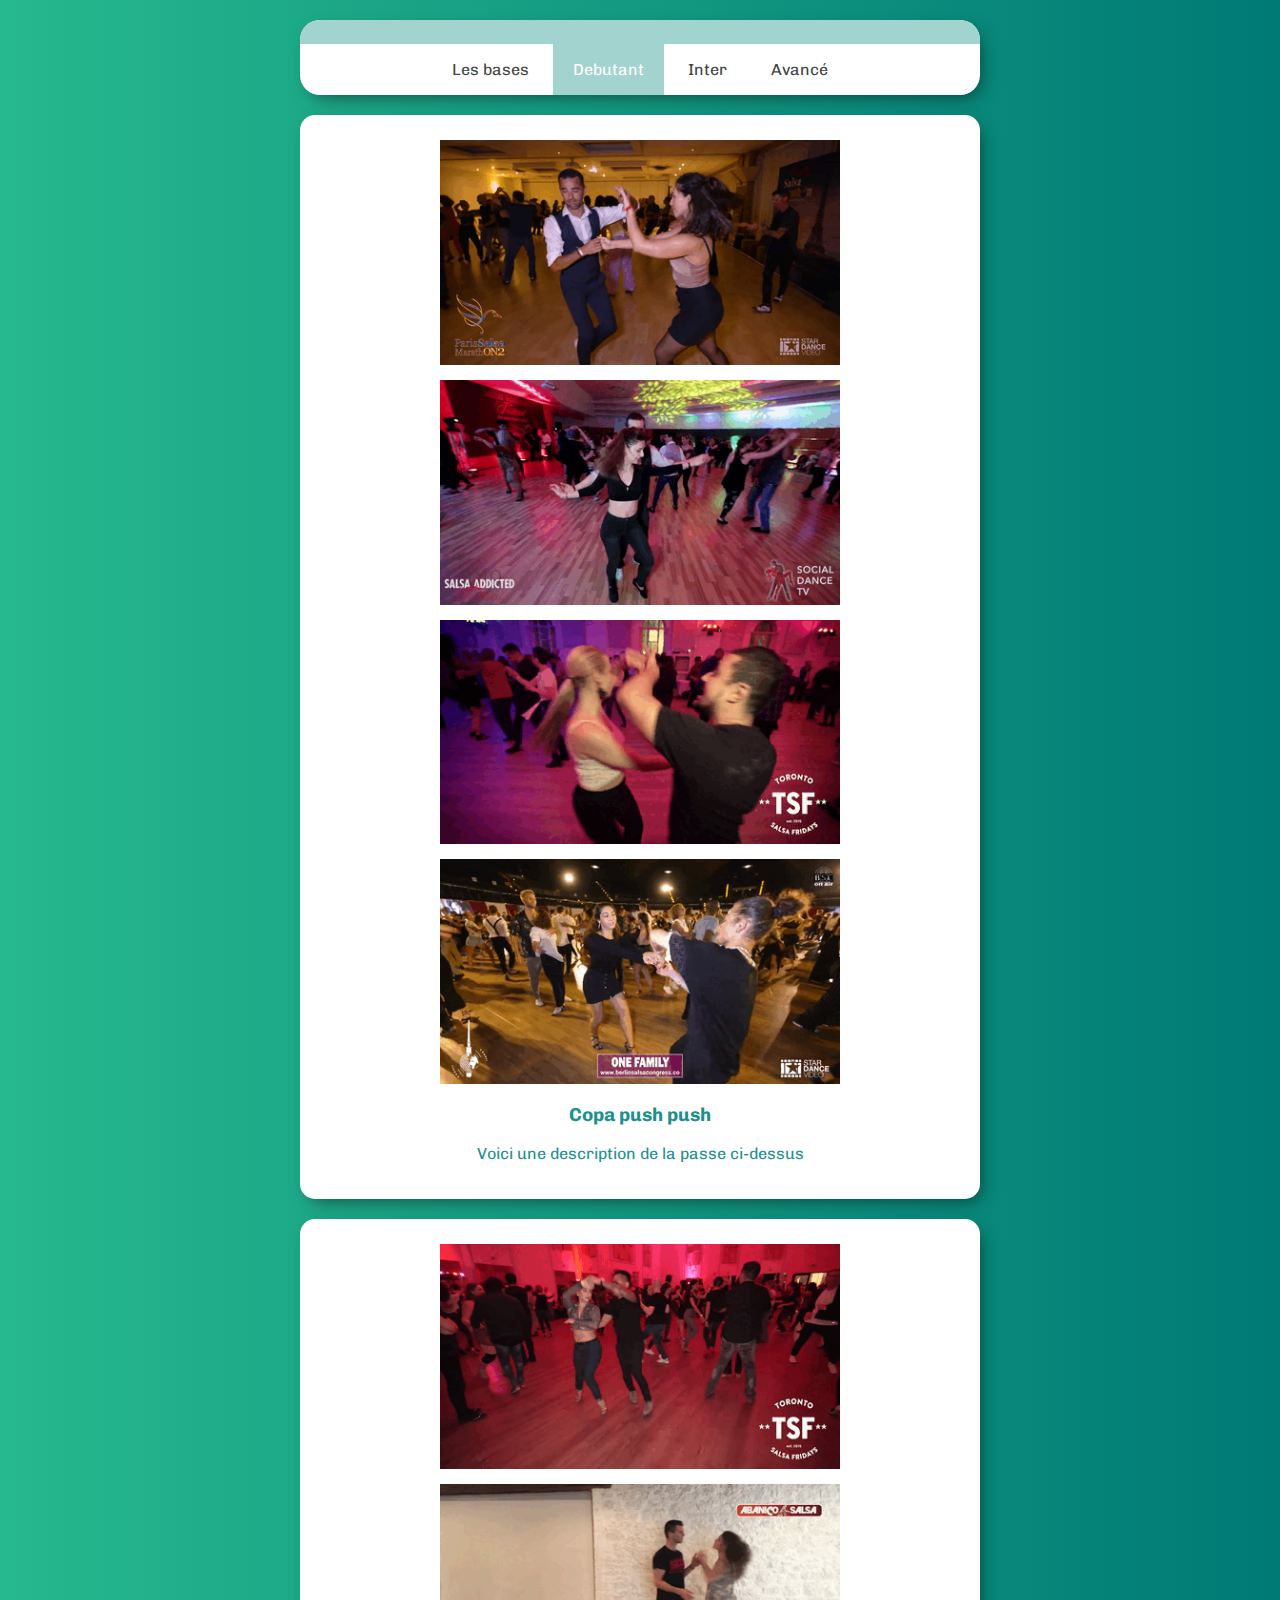
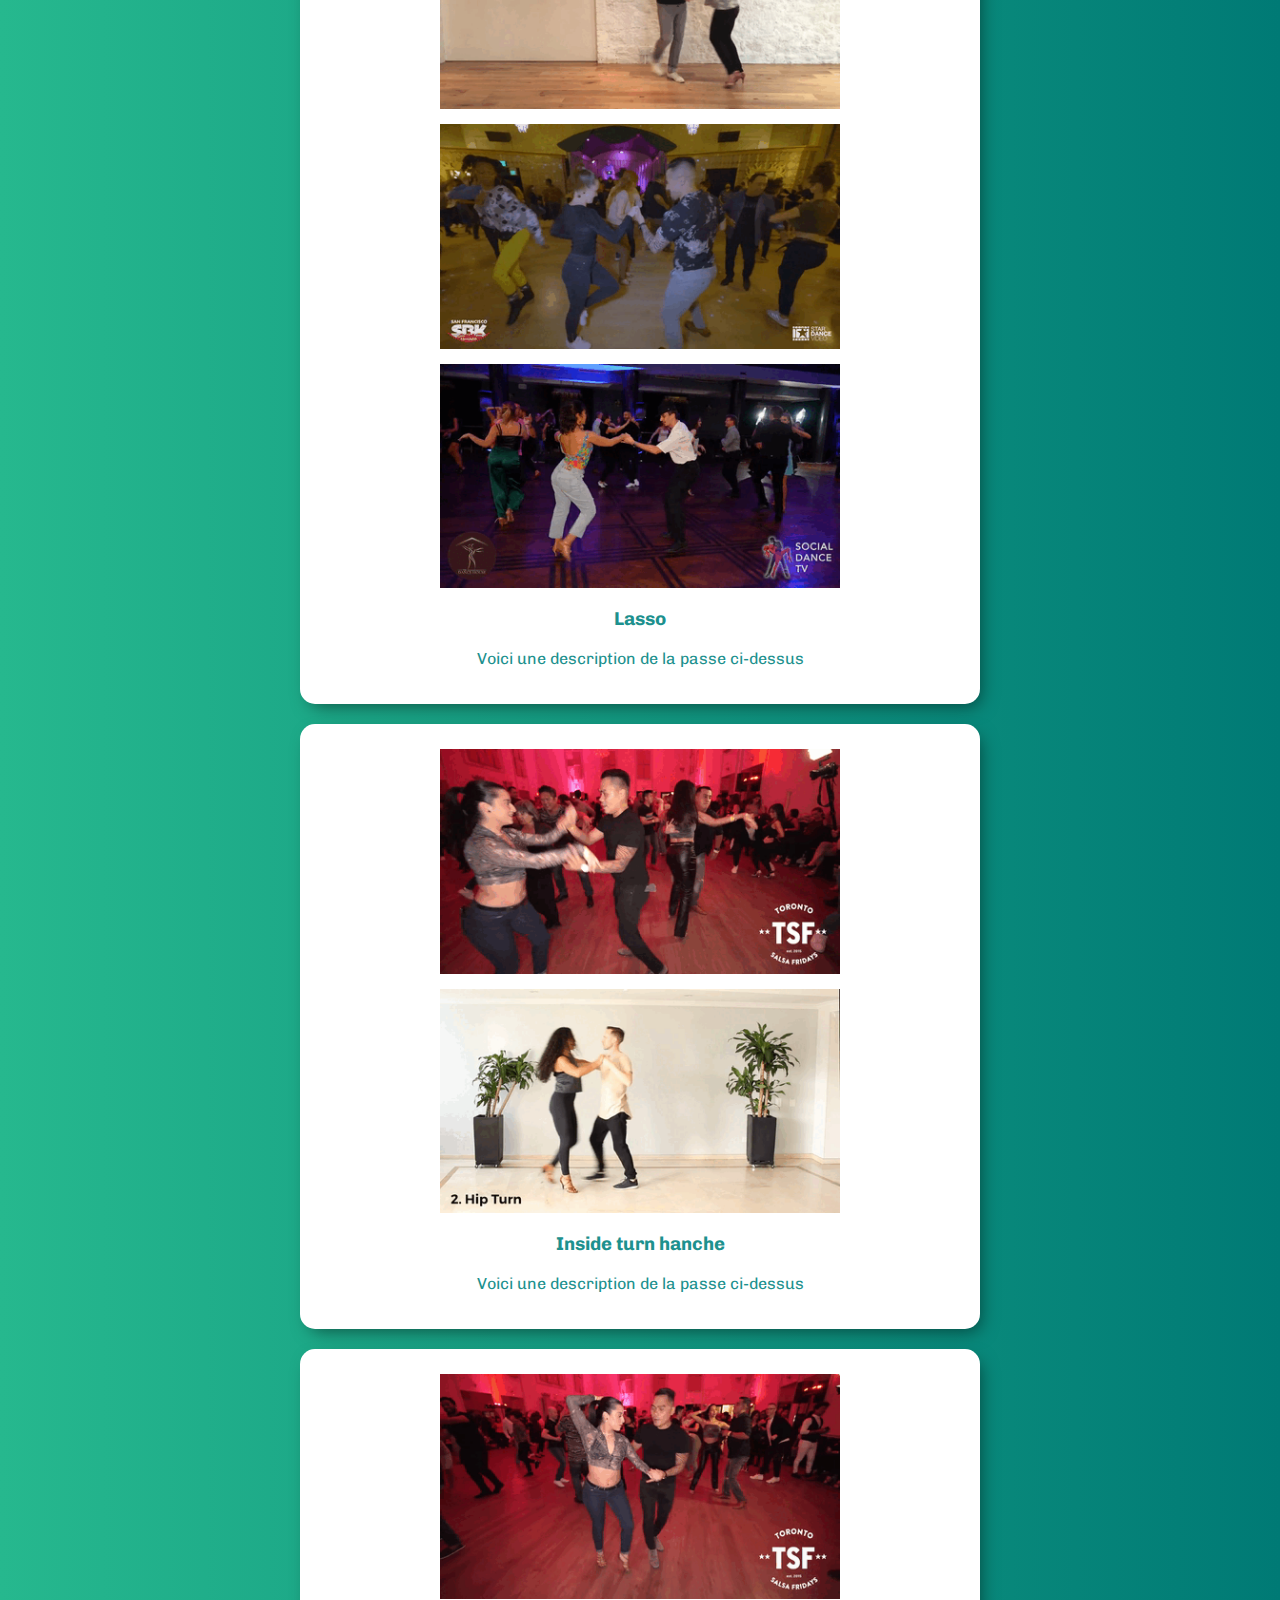
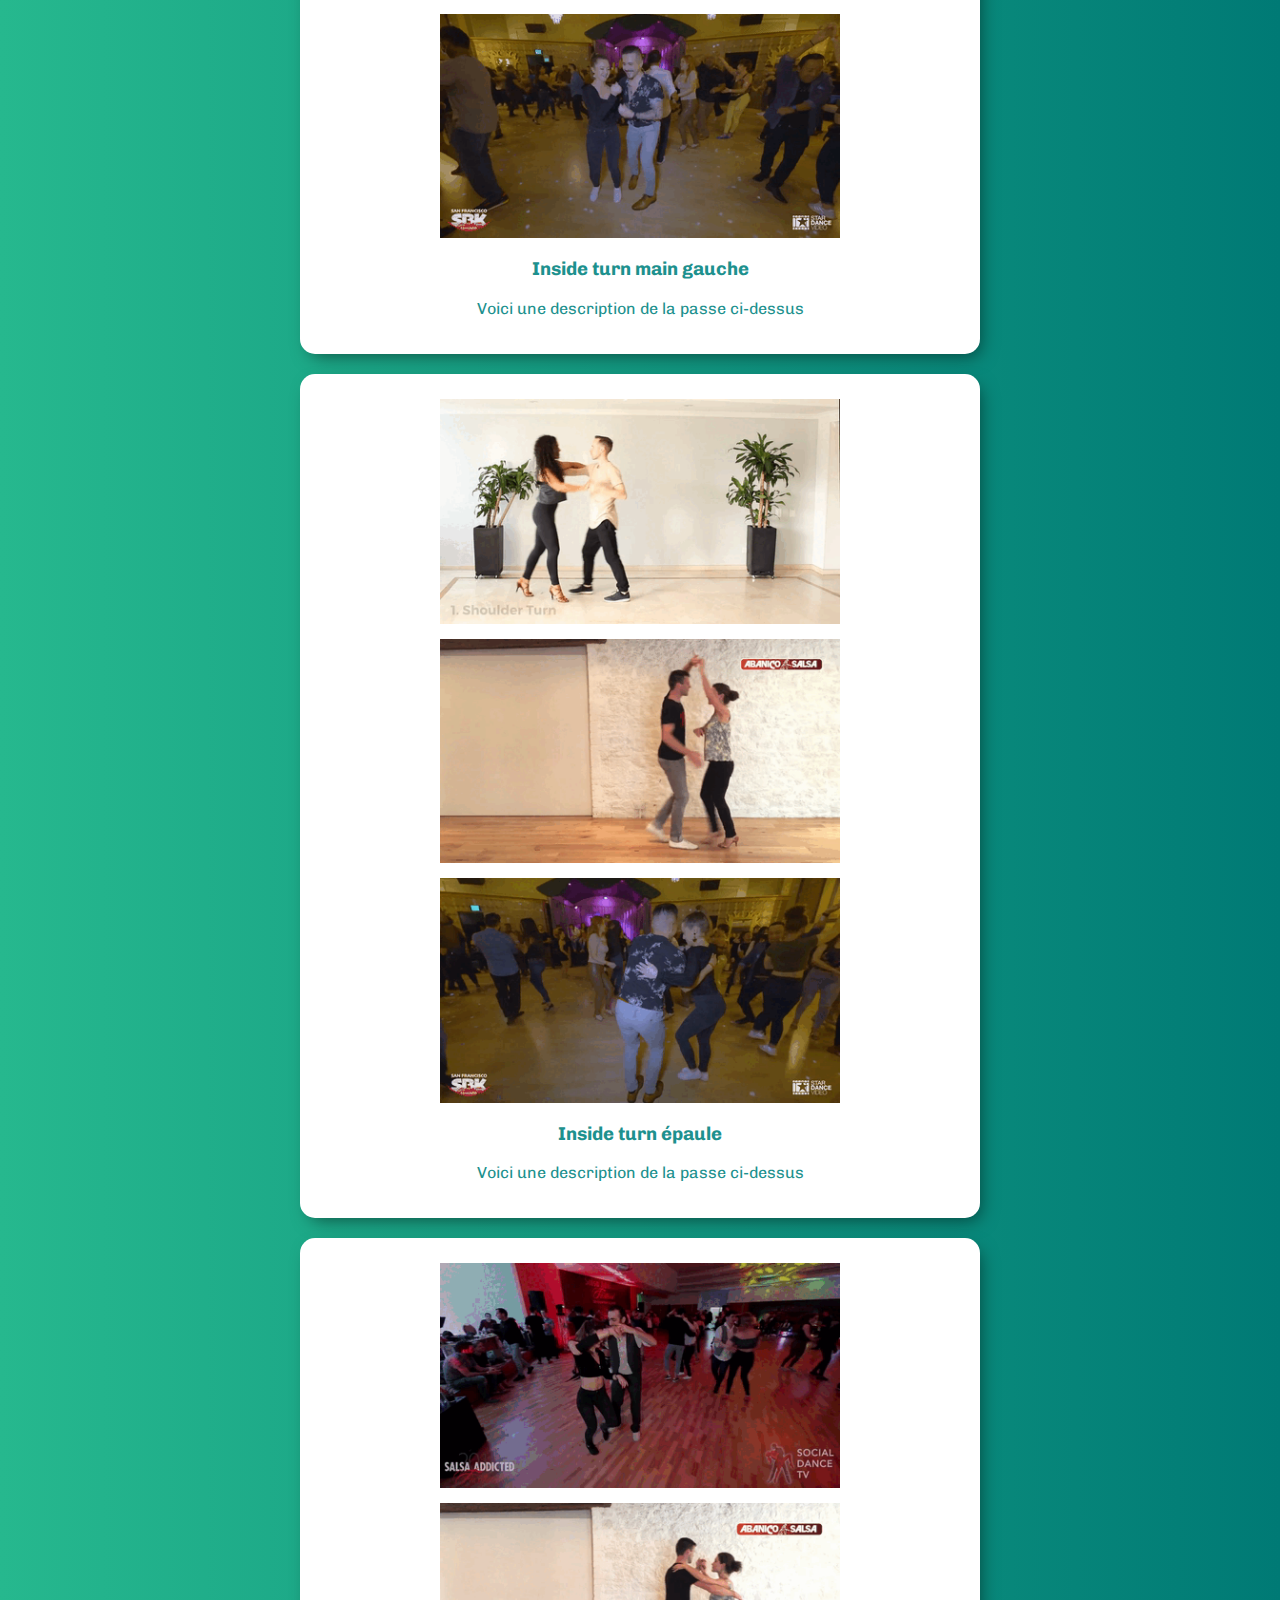
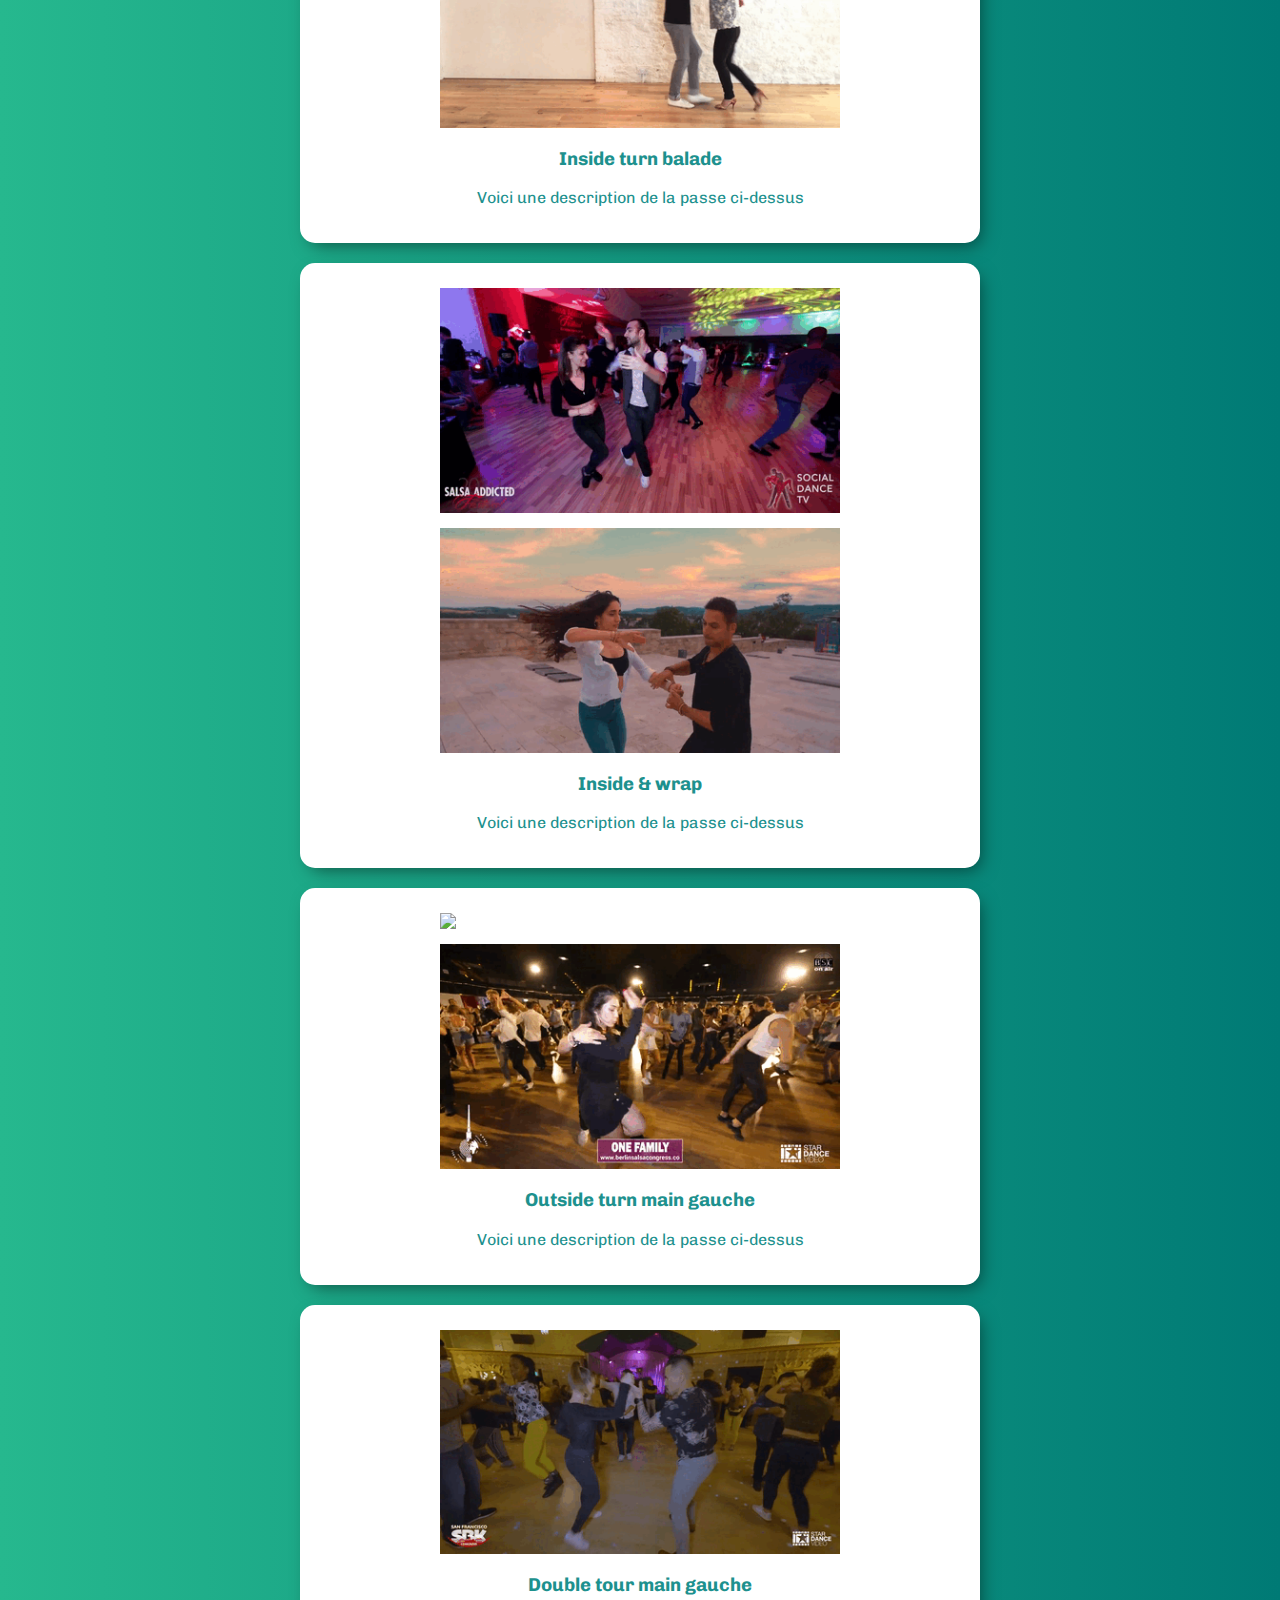
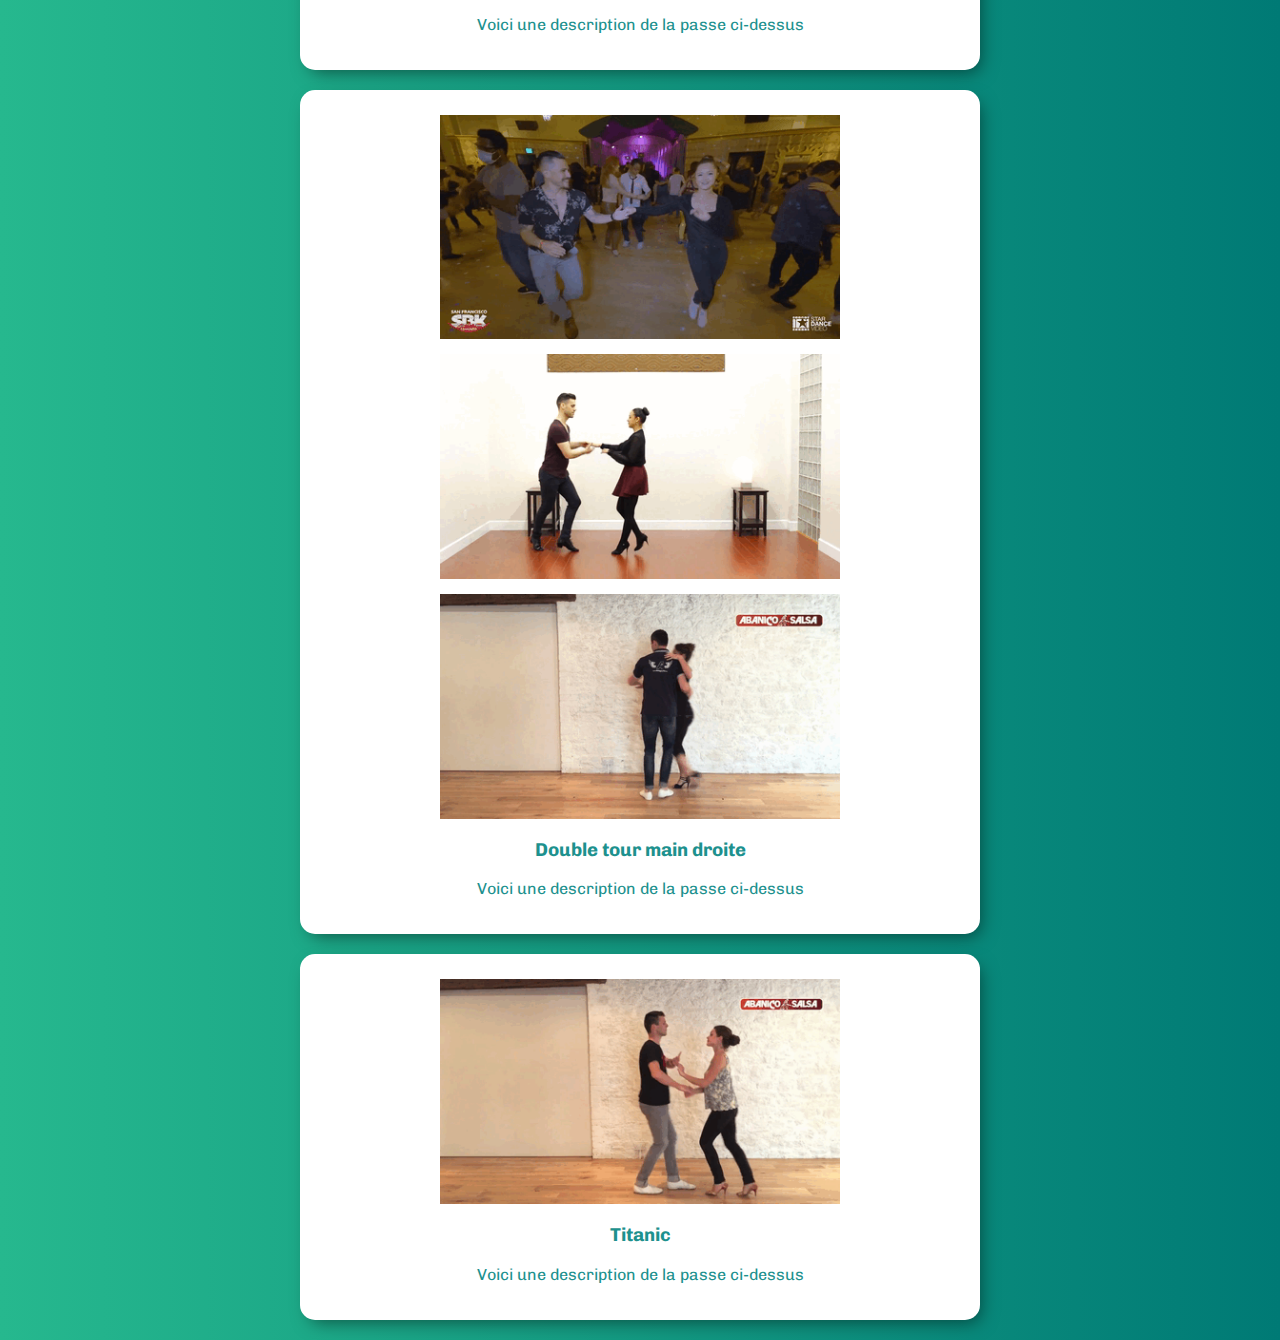
==== debutant.html @ 656c2b2d "update" ====
<!doctype html>
<html lang="fr">
<head>
    <meta charset="utf-8">
    <title>SalsaOn2 - Débutant</title>
    <link href="styles.css" rel="stylesheet" type="text/css">
</head>
<body>
    <div id="container">
        <div id="navigation-bar">
            <div class="nav-top"></div>
            <div class="navigation"><a href="index.html">Les bases</a></div>
            <div class="navigation active"><a href="debutant.html">Debutant</a></div>
            <div class="navigation"><a href="inter.html">Inter</a></div>
            <div class="navigation"><a href="">Avancé</a></div>
        </div>

        <div class="mouv-container">
            <img src="./img/copa-push-push.gif"/>
            <img src="./img/copa-push-push-02.gif"/>
            <img src="./img/copa-push-push-03.gif"/>
            <img src="./img/copa-push-push-04.gif"/>
            <h3>Copa push push</h3>
            <p>Voici une description de la passe ci-dessus</p>
        </div>

        <div class="mouv-container">
            <img src="./img/lasso.gif"/>
            <img src="./img/lasso-05.gif"/>
            <img src="./img/lasso-03.gif"/>
            <img src="./img/lasso-04.gif"/>
            <h3>Lasso</h3>
            <p>Voici une description de la passe ci-dessus</p>
        </div>

        <div class="mouv-container">
            <img src="./img/inside-hanche.gif"/>
            <img src="./img/inside-hanche02.gif"/>
            <h3>Inside turn hanche</h3>
            <p>Voici une description de la passe ci-dessus</p>
        </div>

        <div class="mouv-container">
            <img src="./img/inside-mg-mg.gif"/>
            <img src="./img/inside-mg-mg-02.gif"/>
            <h3>Inside turn main gauche</h3>
            <p>Voici une description de la passe ci-dessus</p>
        </div>

        <div class="mouv-container">
            <img src="./img/inside-epaule-02.gif"/>
            <img src="./img/inside-epaule-03.gif"/>
            <img src="./img/inside-epaule-bloc.gif"/>
            <h3>Inside turn épaule</h3>
            <p>Voici une description de la passe ci-dessus</p>
        </div>

        <div class="mouv-container">
            <img src="./img/inside-balade.gif"/>
            <img src="./img/inside-balade-03.gif"/>
            <h3>Inside turn balade</h3>
            <p>Voici une description de la passe ci-dessus</p>
        </div>

        <div class="mouv-container">
            <img src="./img/inside-wrap.gif"/>
            <img src="./img/inside-wrap-sortie.gif"/>
            <h3>Inside & wrap</h3>
            <p>Voici une description de la passe ci-dessus</p>
        </div>

        <div class="mouv-container">
            <img src="./img/chest-outside-mg-03.gif"/>
            <img src="./img/chest-outside-mg.gif"/>
            <h3>Outside turn main gauche</h3>
            <p>Voici une description de la passe ci-dessus</p>
        </div>

        <div class="mouv-container">
            <img src="./img/double-tour-mg.gif"/>
            <h3>Double tour main gauche</h3>
            <p>Voici une description de la passe ci-dessus</p>
        </div>

        <div class="mouv-container">
            <img src="./img/double-tour-md.gif"/>
            <img src="./img/double-tour-md-02.gif"/>
            <img src="./img/double-tour-md-04.gif"/>
            <h3>Double tour main droite</h3>
            <p>Voici une description de la passe ci-dessus</p>
        </div>

        <div class="mouv-container">
            <img src="./img/titanic.gif"/>
            <h3>Titanic</h3>
            <p>Voici une description de la passe ci-dessus</p>
        </div>
    </div>


    <script type="text/javascript">
    </script>
</body>
</html>
---- styles.css ----
@font-face {
    font-family: salsaFont;
    src: url(Chivo-VariableFont_wght.ttf);
}

body {
    background: rgb(38,184,142);
    background: linear-gradient(90deg, rgba(38,184,142,1) 0%, rgba(0,122,117,1) 100%);      
}

a {
    text-decoration: none;
    color:#444;
}

#container{
    max-width: 1280px;
    margin:auto;
}

#navigation-bar {
    text-align: center;
    width: 680px;
    background-color: #ffffff;
    color:#444;
    margin:20px auto;
    font-family: salsaFont, Tahoma, Geneva, Verdana, sans-serif;
    box-shadow: 5px 7px 18px -5px rgba(0,0,0,0.5);
    border-radius: 20px;
    overflow:hidden;
}

.nav-top {
    width:100%;
    height:24px;
    background-color: #a2d3ce;
}

.navigation {
    display: inline-block;
}

.navigation a {
    display: inline-block;
    padding: 16px 20px;
    cursor:pointer;
}

.navigation:hover {
    background-color: #a2d3ce;
}

.navigation:hover a, .navigation.active a  {
    color:white;
}

.navigation.active {
    background-color: #a2d3ce;
}

.mouv-container {
    width: 640px;
    background-color: #ffffff;
    color:#1d918e;;
    text-align: center;
    padding: 20px;
    margin:20px auto;
    font-family: salsaFont, Tahoma, Geneva, Verdana, sans-serif;
    box-shadow: 5px 7px 18px -5px rgba(0,0,0,0.5);
    border-radius: 15px;
}

.mouv-container img {
    display: block;
    max-width: 400px;
    max-height: 400px;
    margin: 5px auto 15px;
}
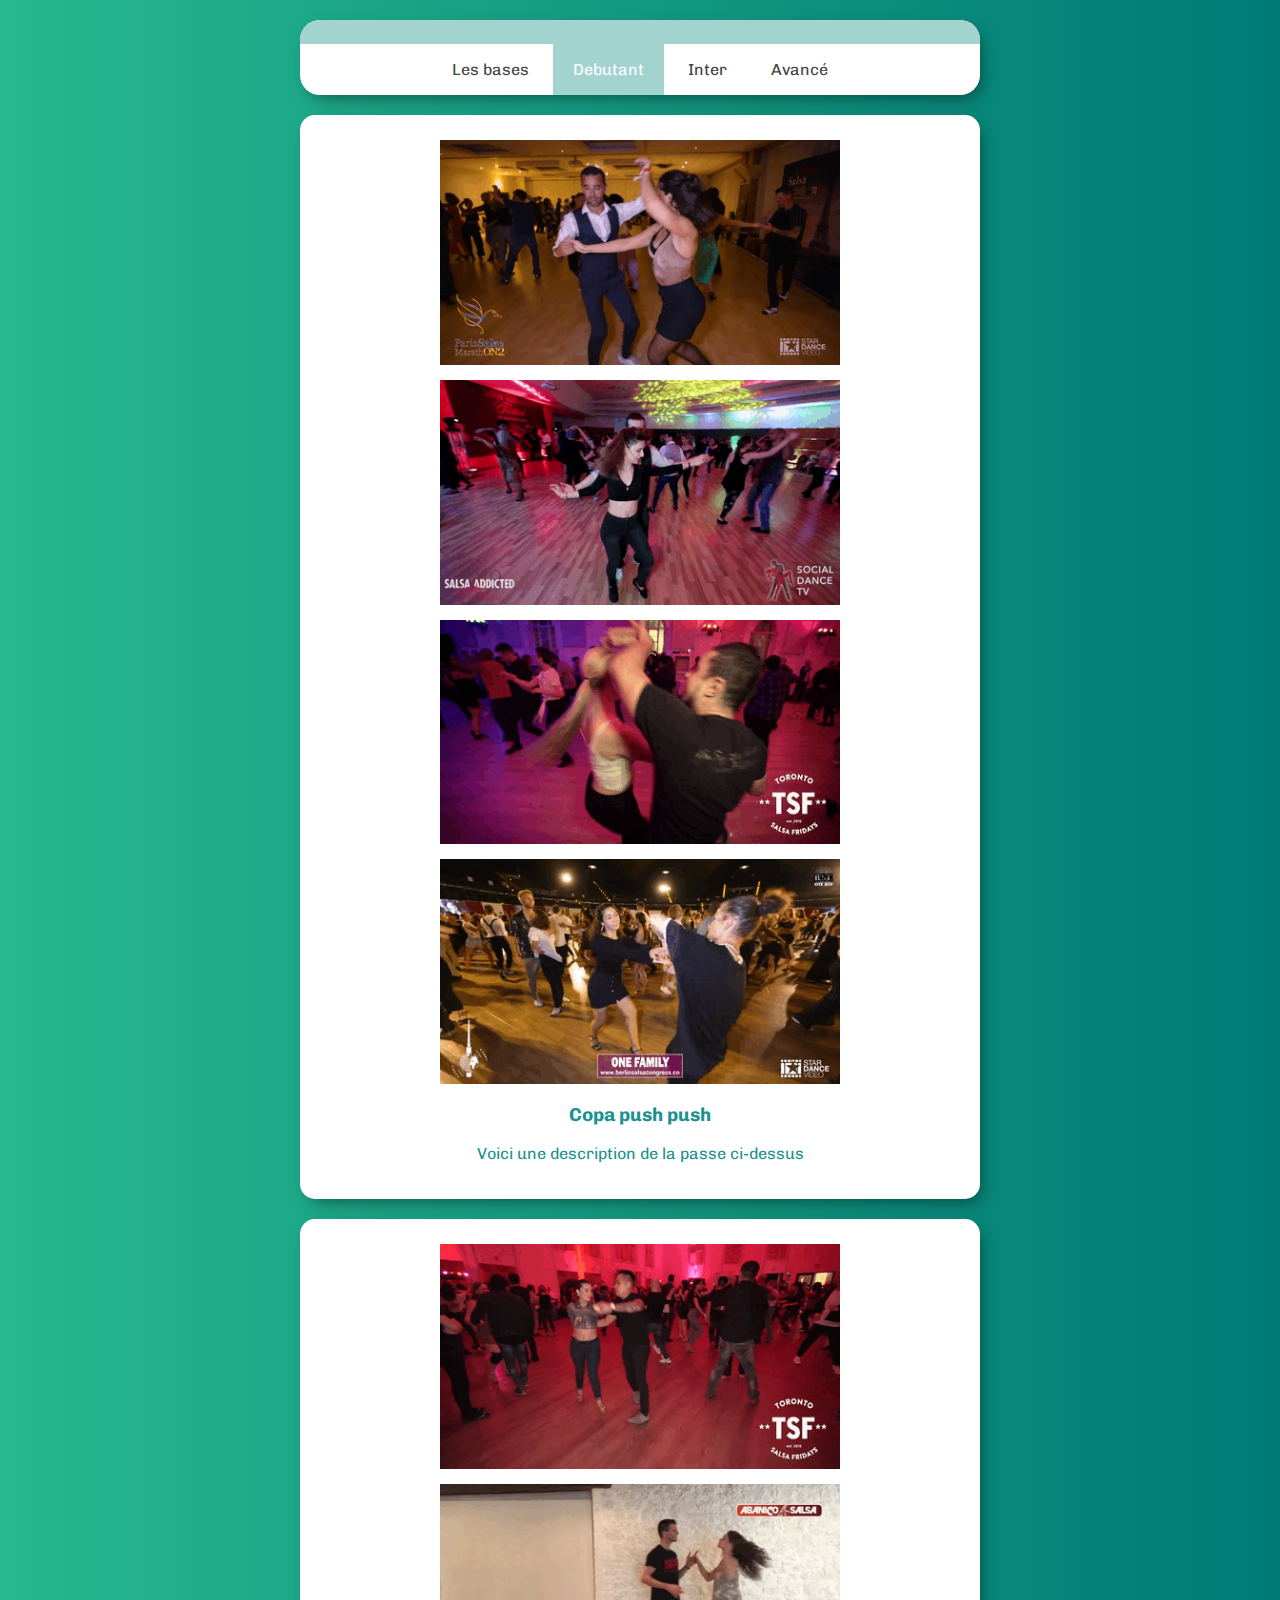
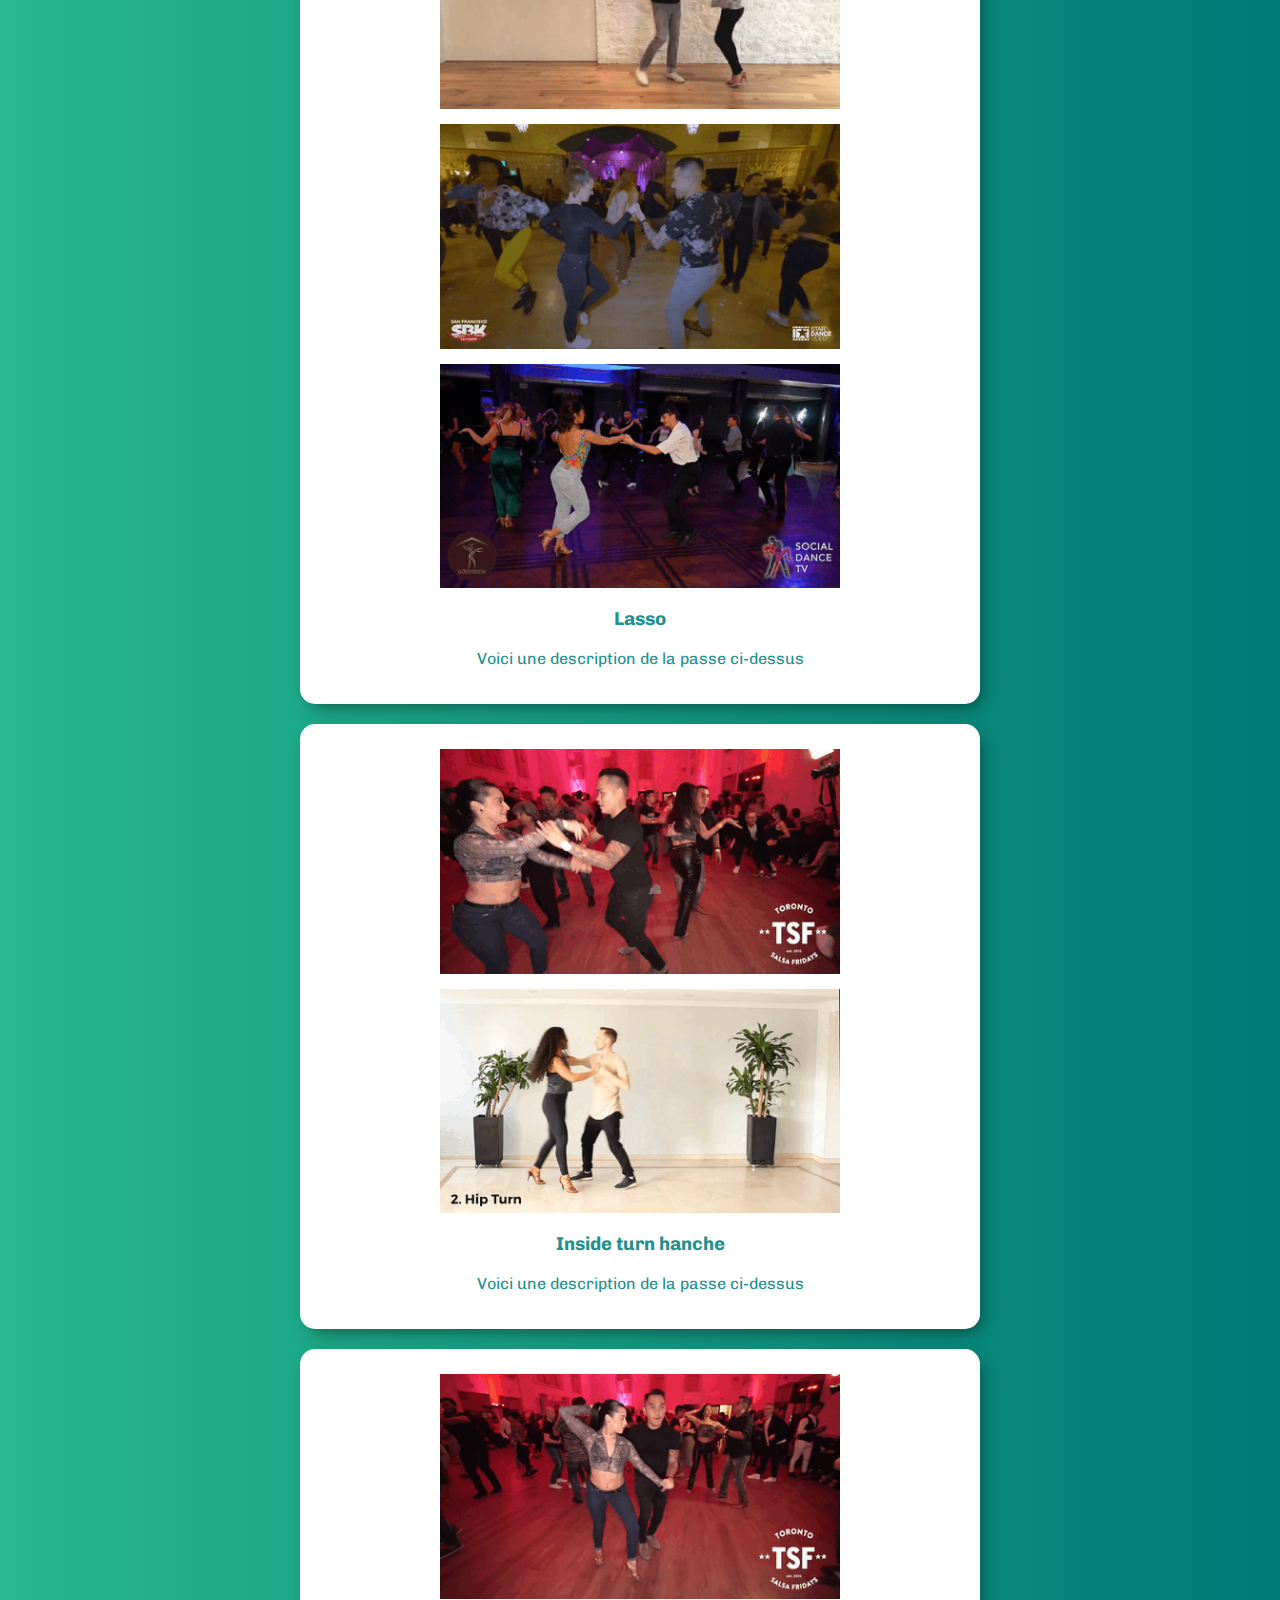
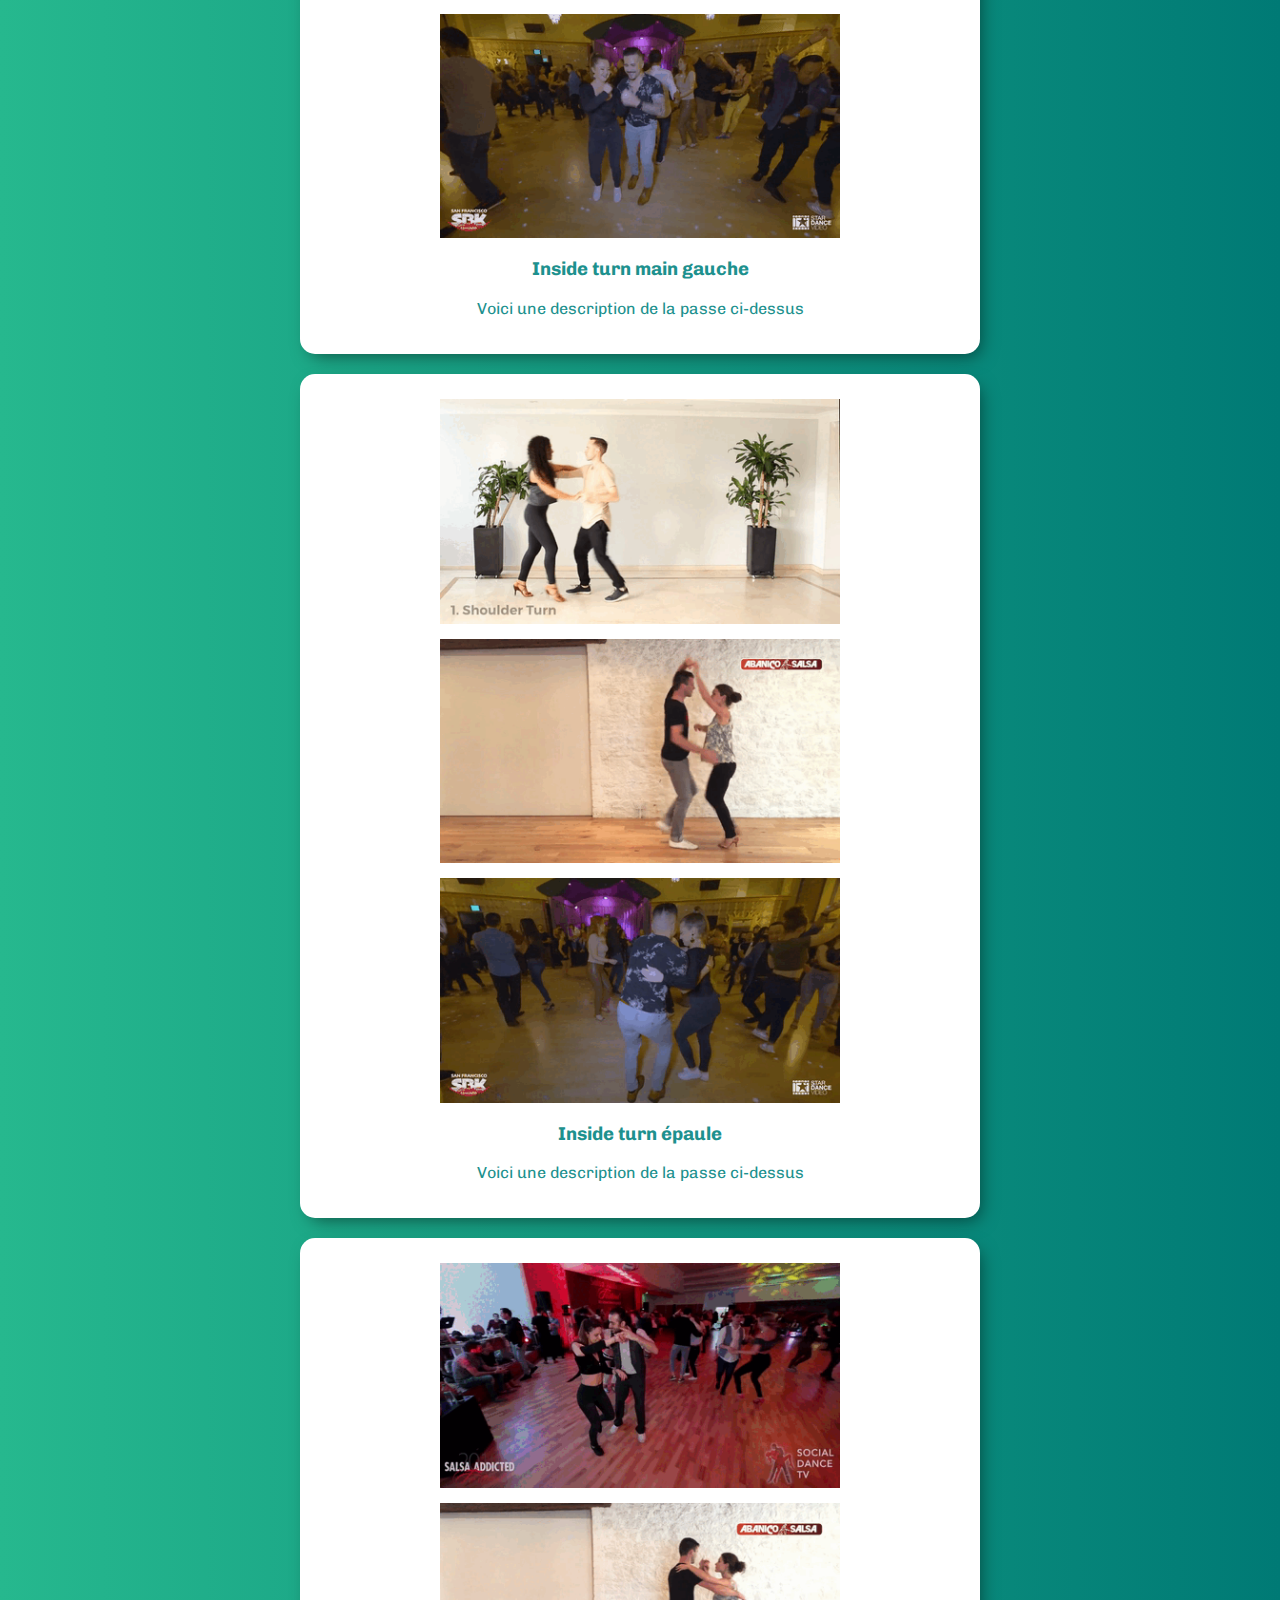
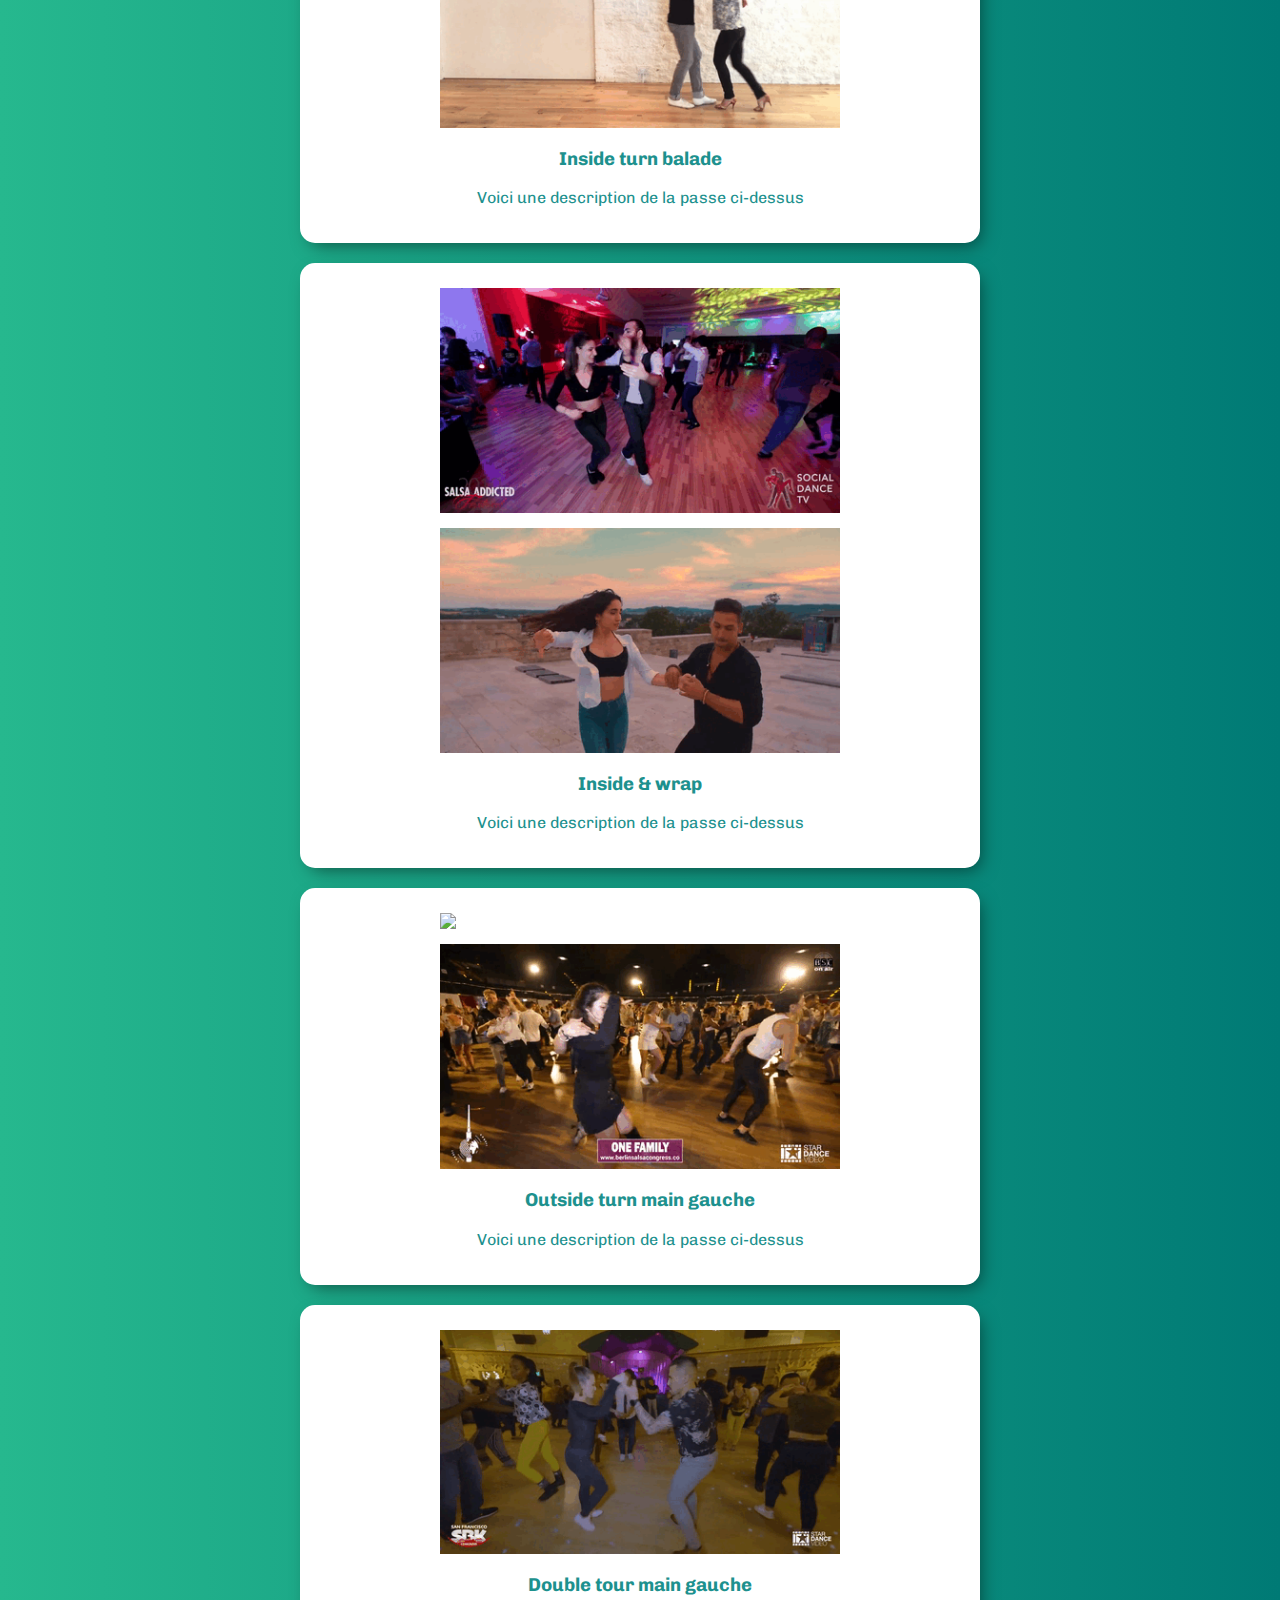
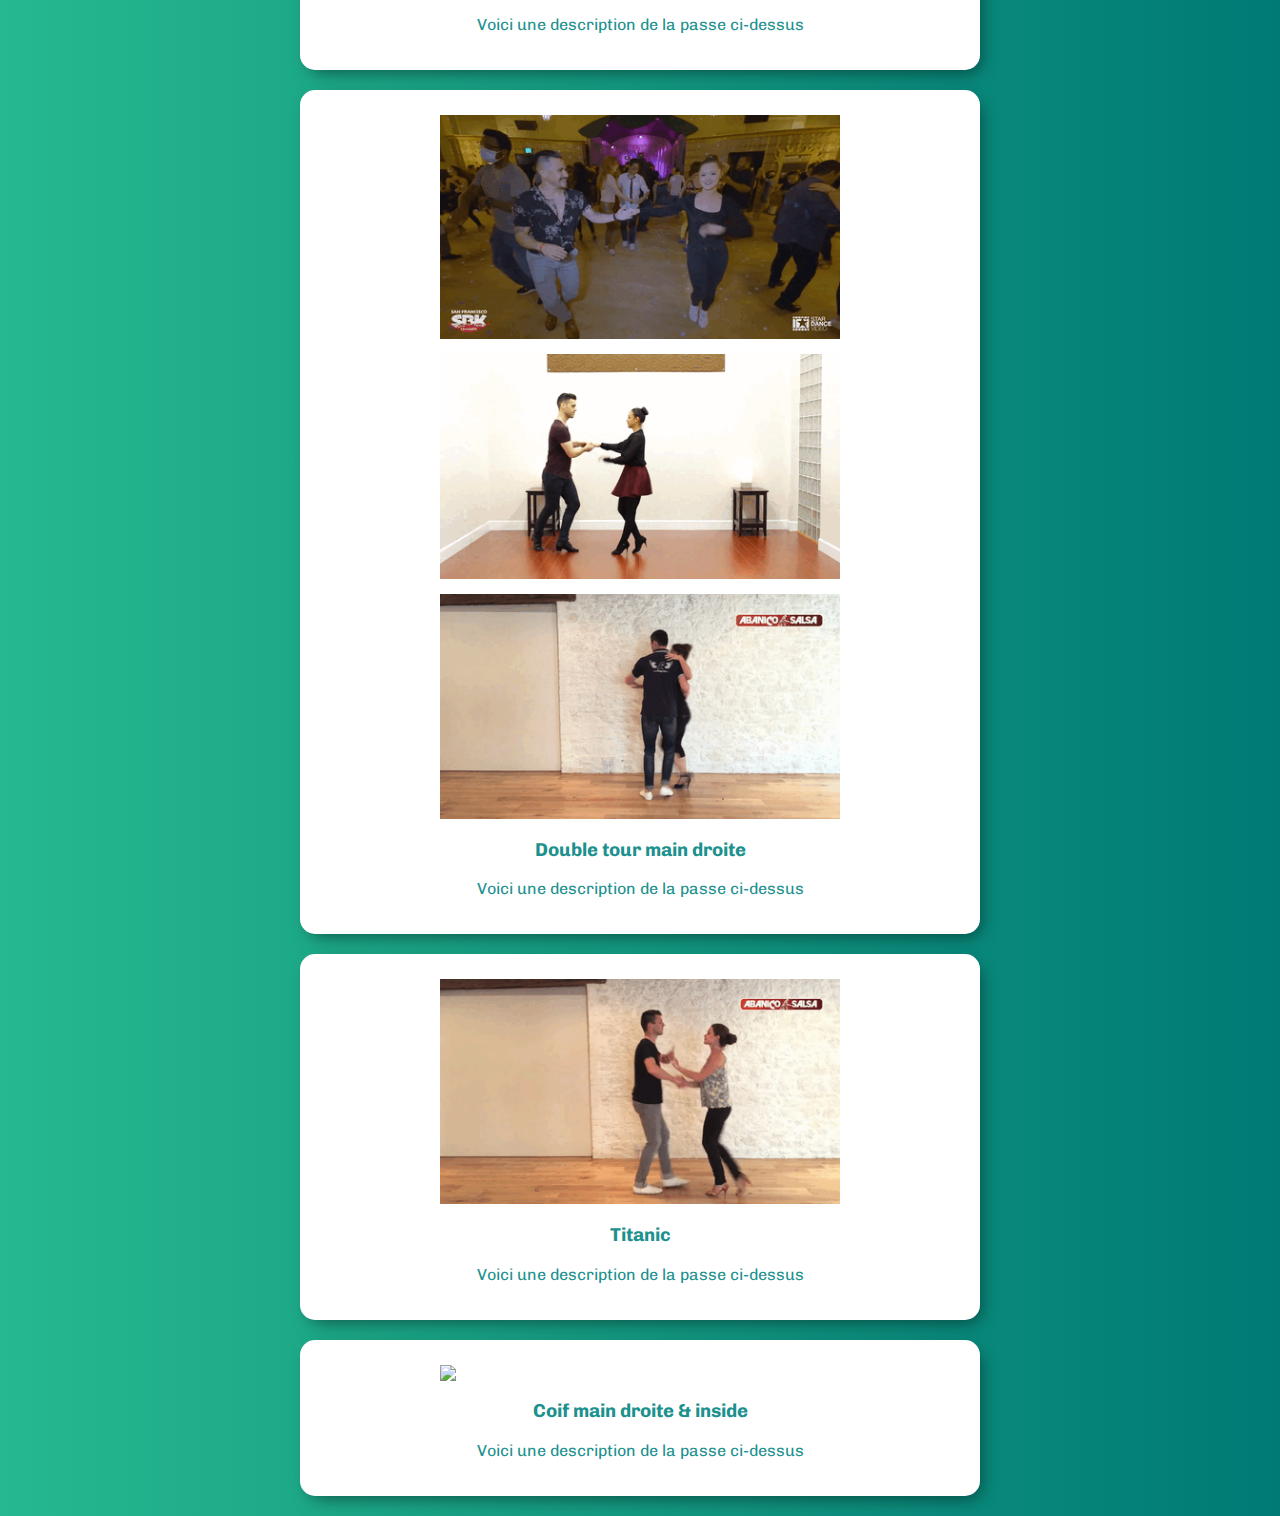
==== commit c6db9ed2: "update" ====
--- a/debutant.html
+++ b/debutant.html
@@ -95,6 +95,12 @@
             <h3>Titanic</h3>
             <p>Voici une description de la passe ci-dessus</p>
         </div>
+
+        <div class="mouv-container">
+            <img src="./img/coif-md-inside.gif"/>
+            <h3>Coif main droite & inside</h3>
+            <p>Voici une description de la passe ci-dessus</p>
+        </div>
     </div>
 
 
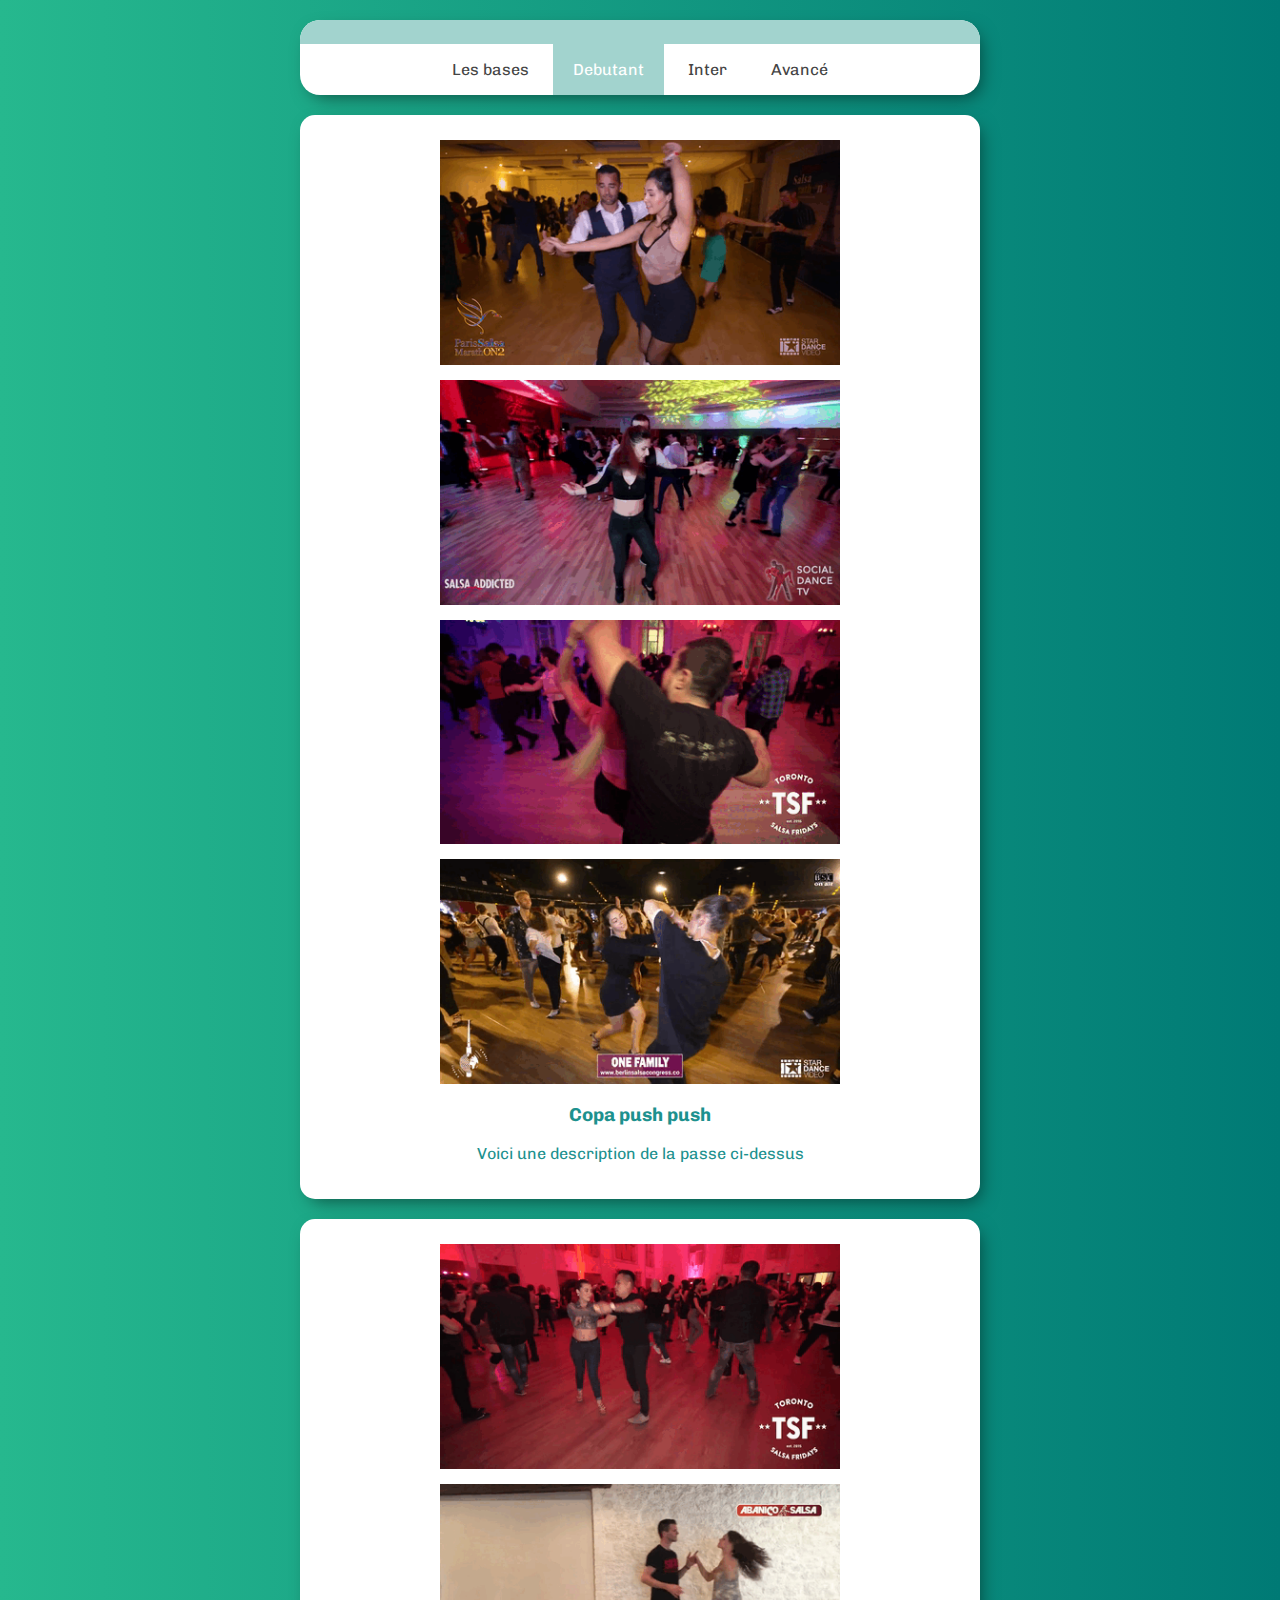
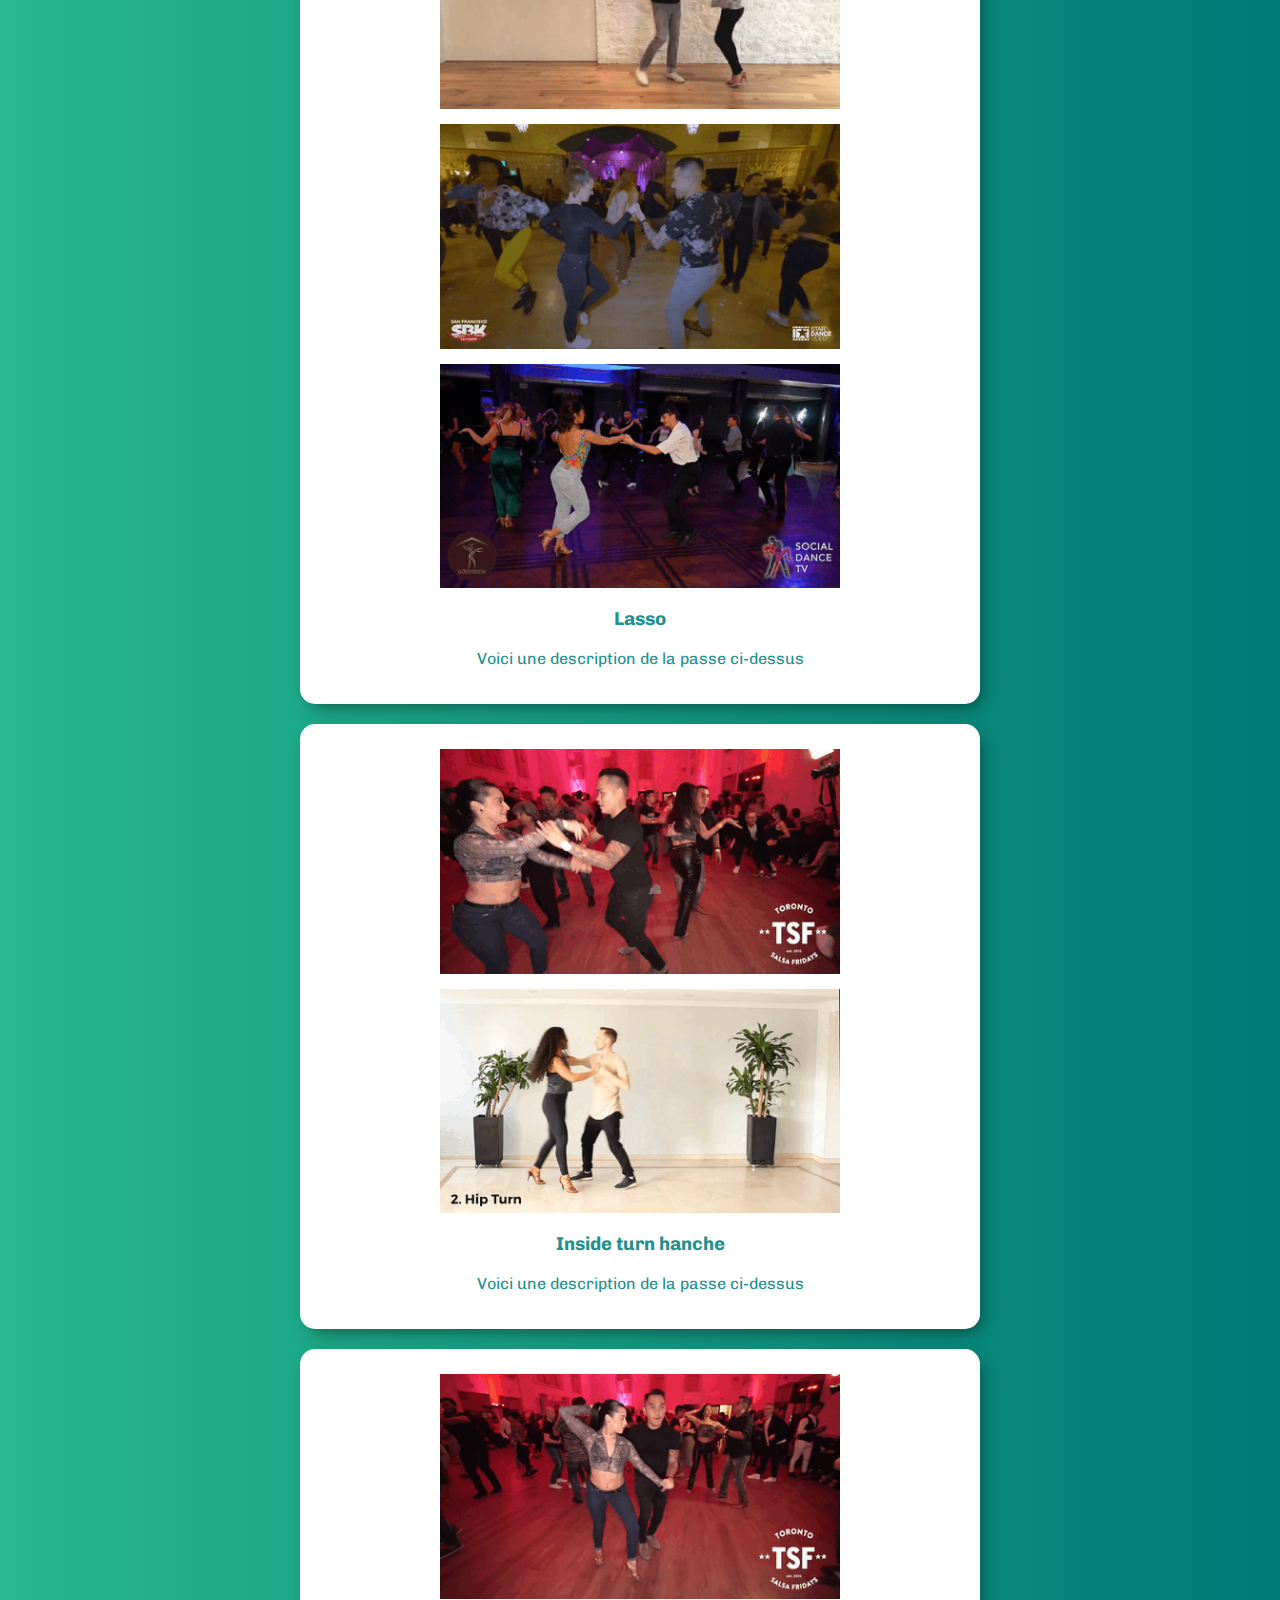
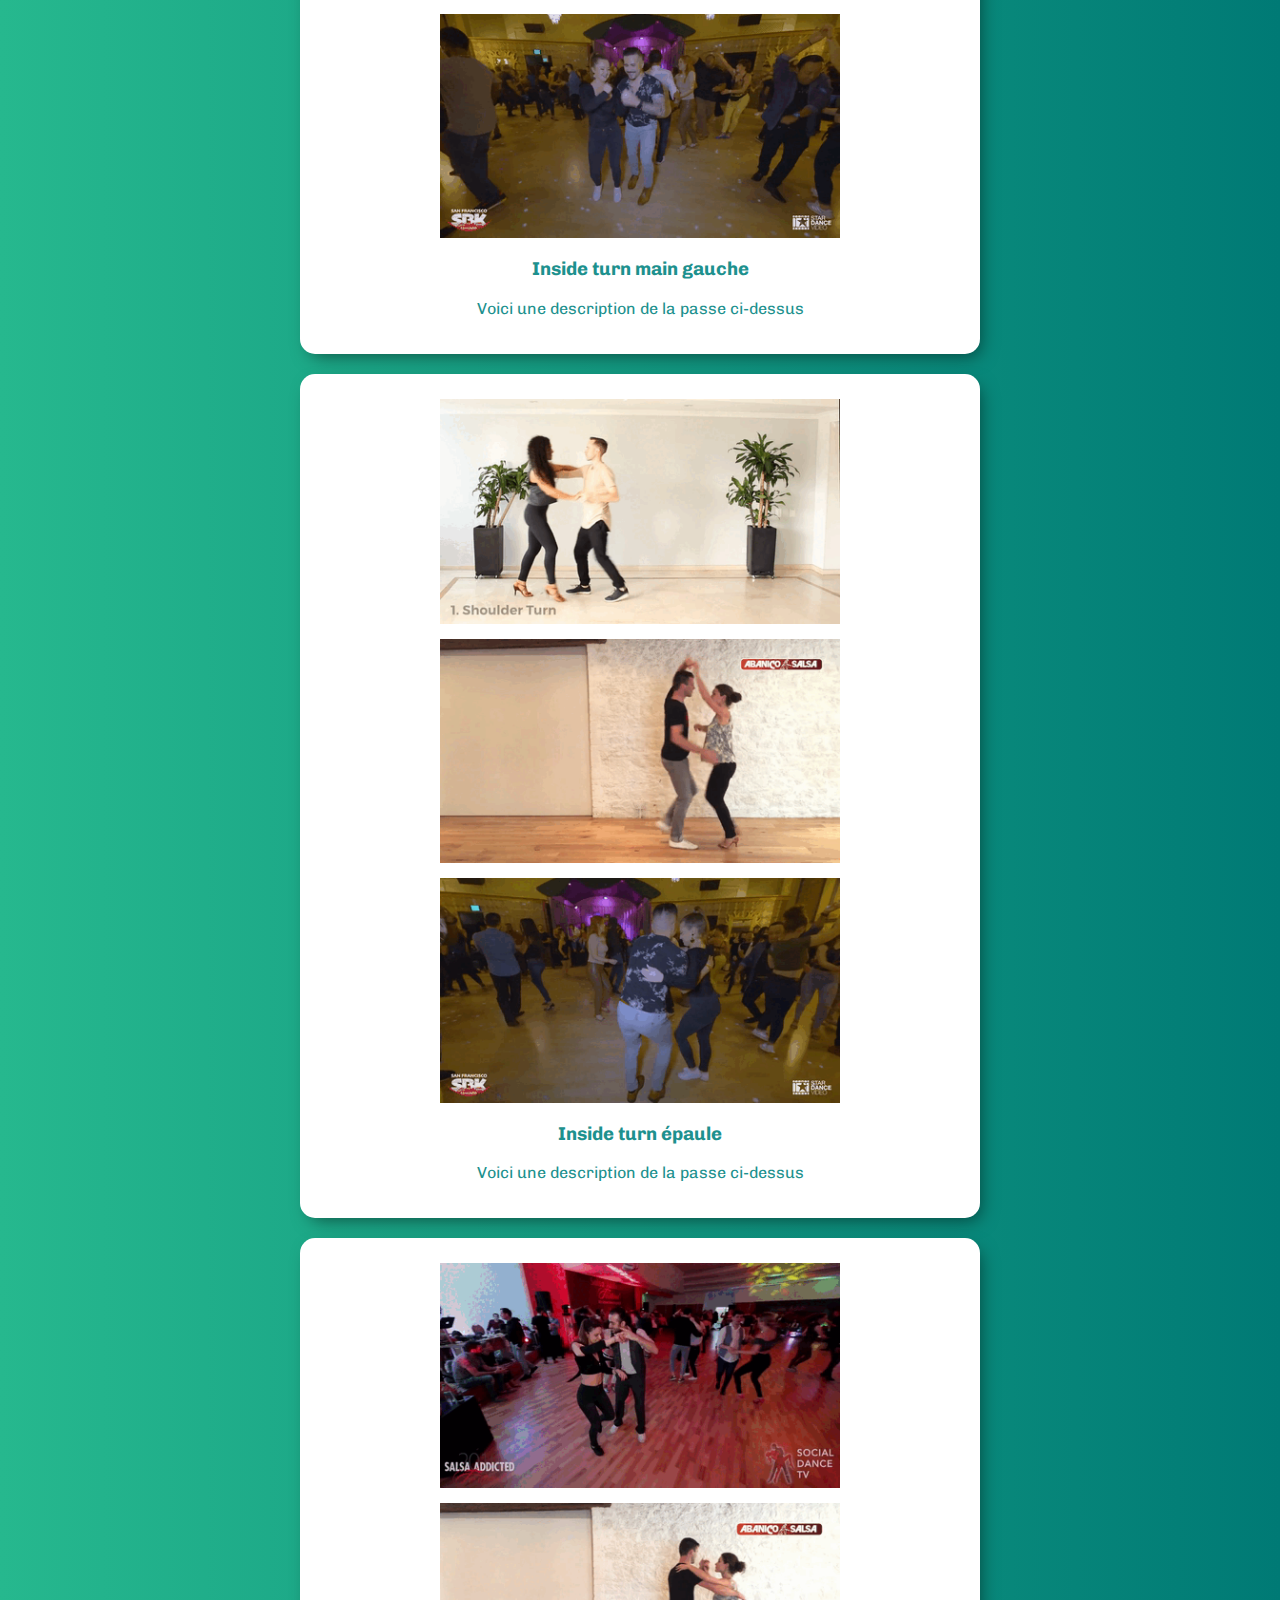
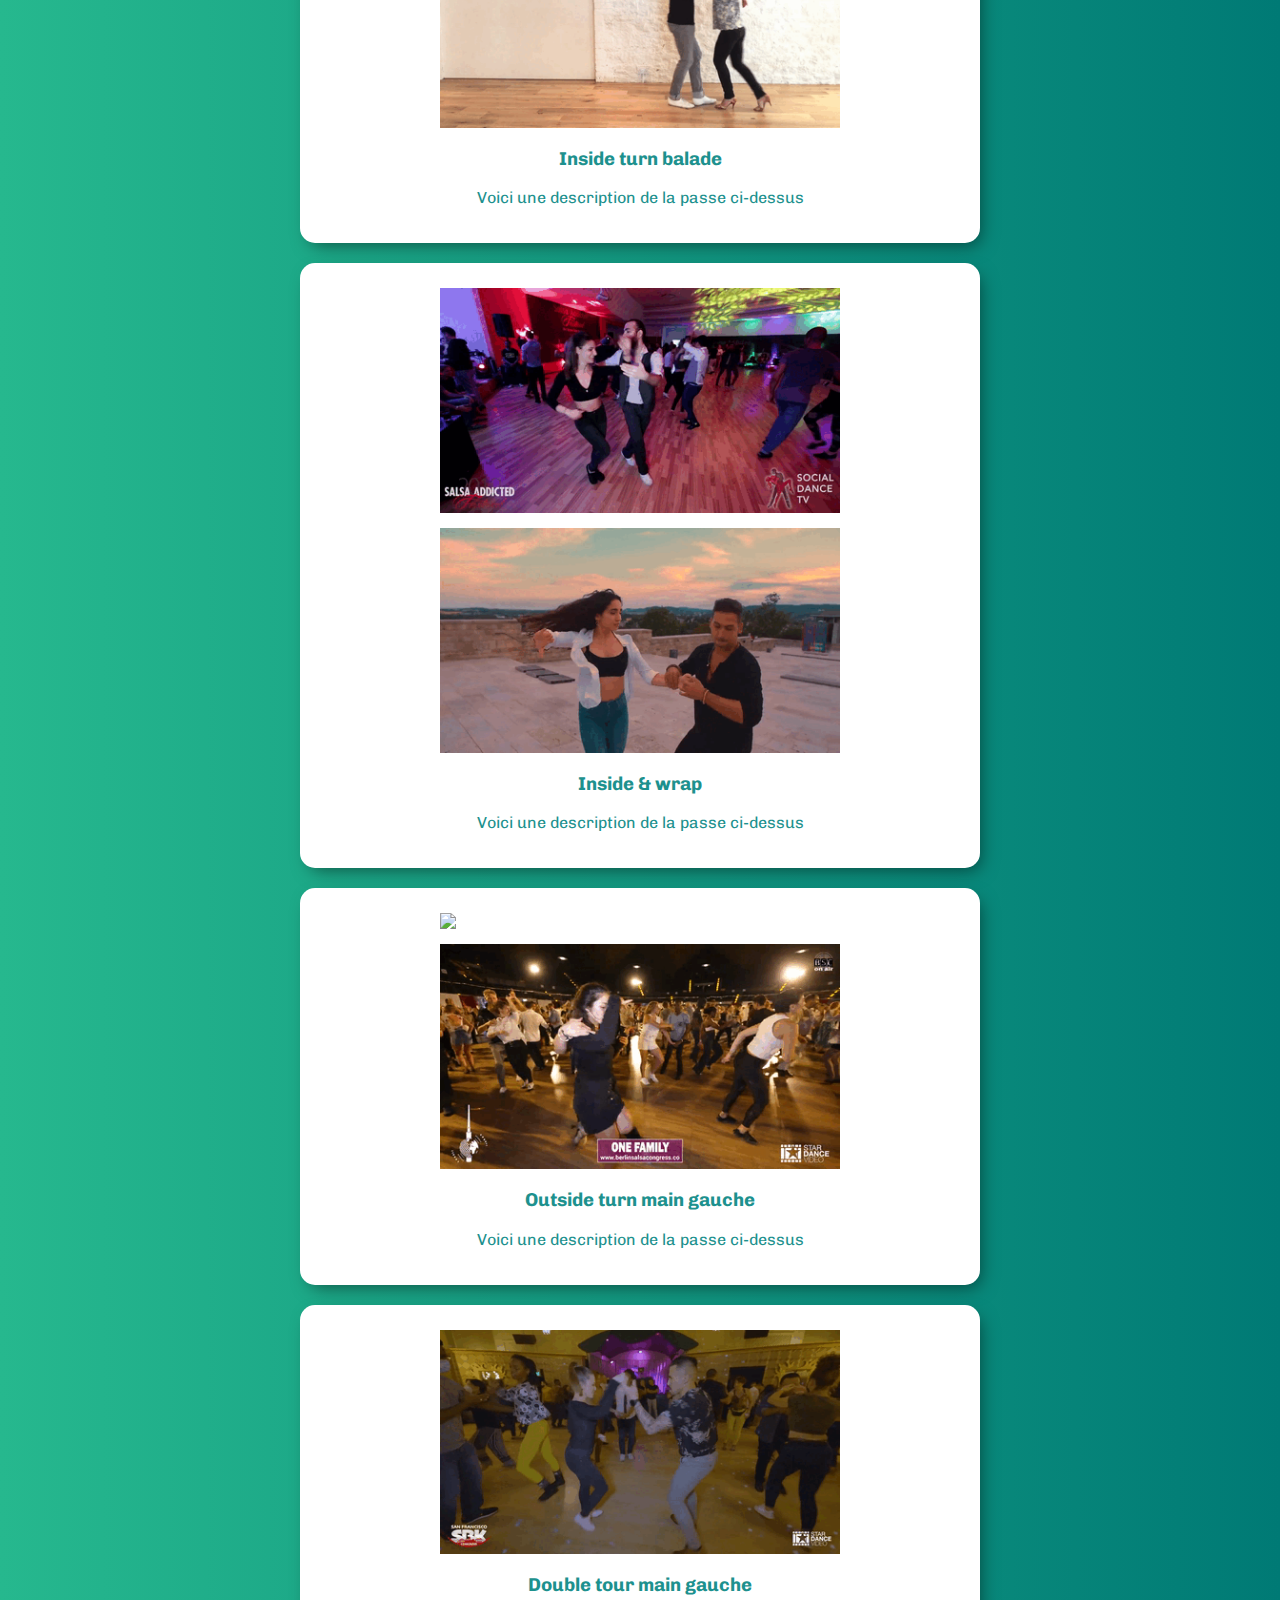
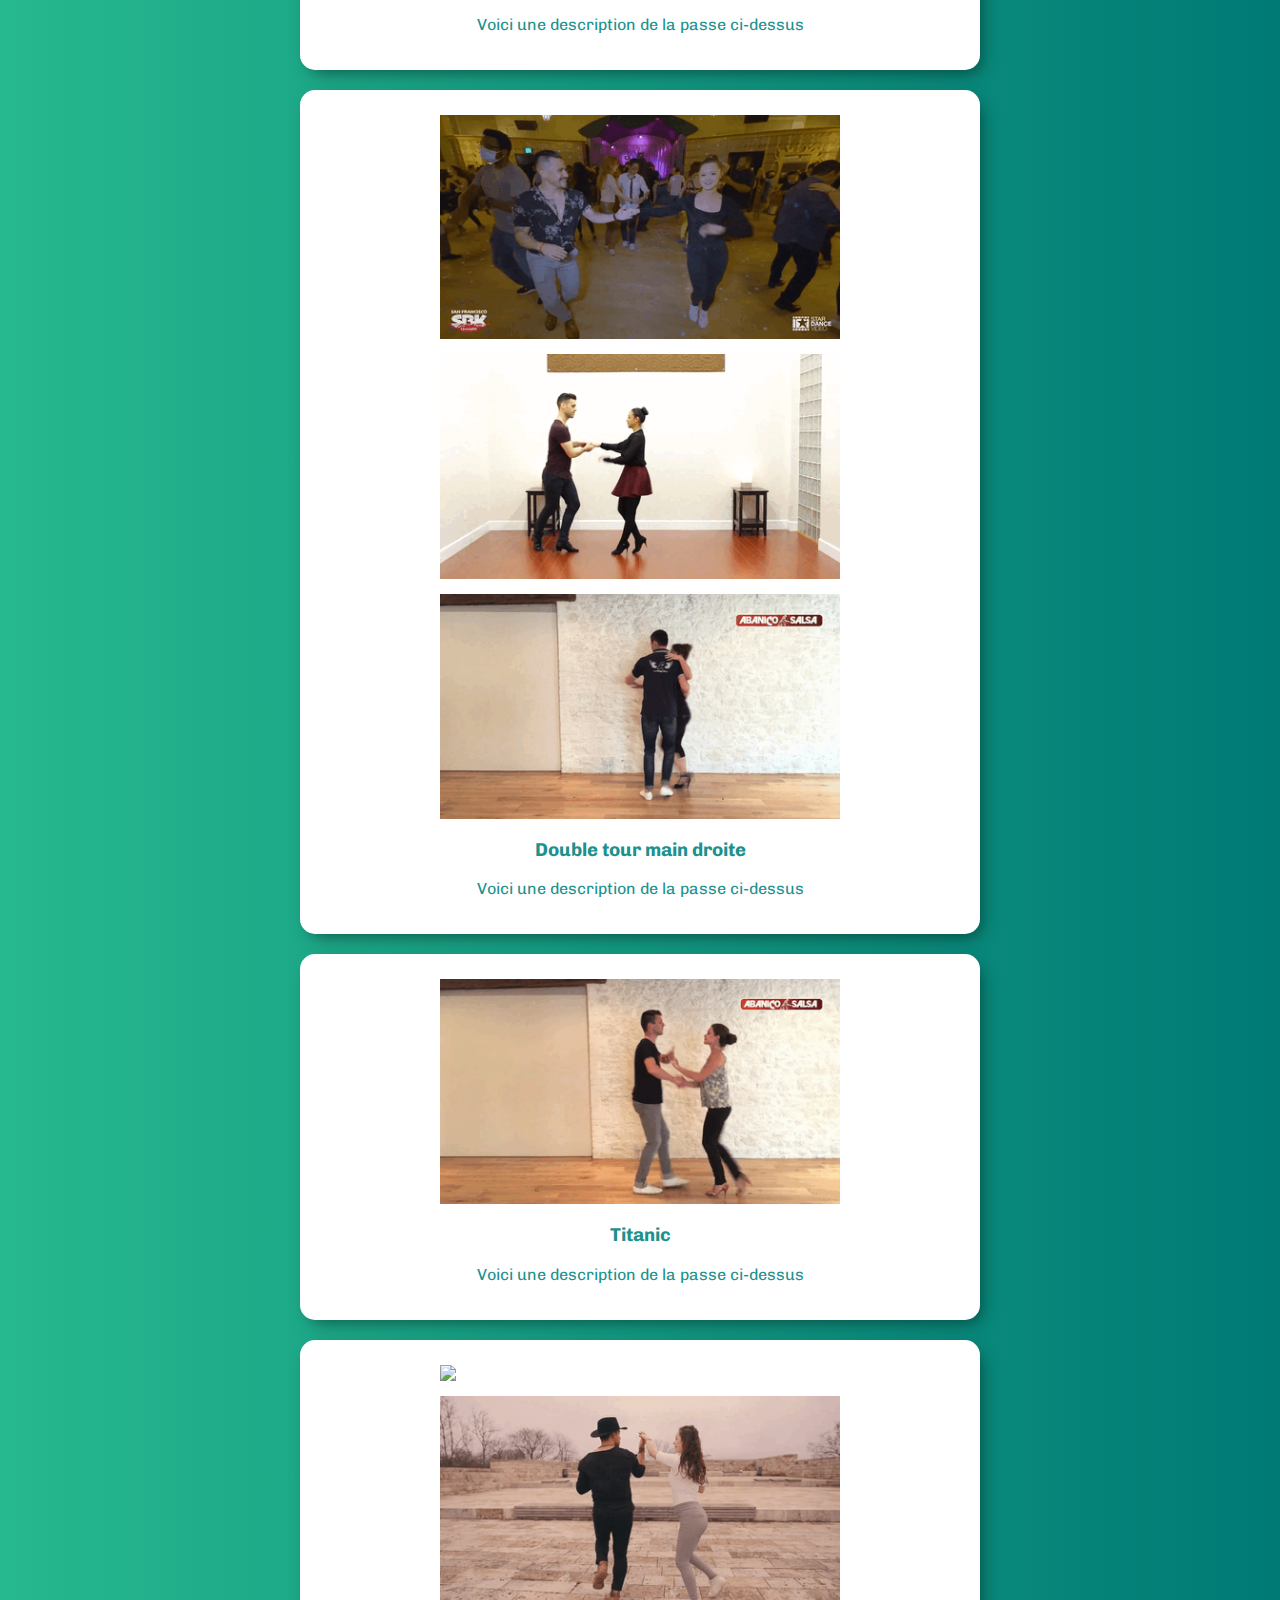
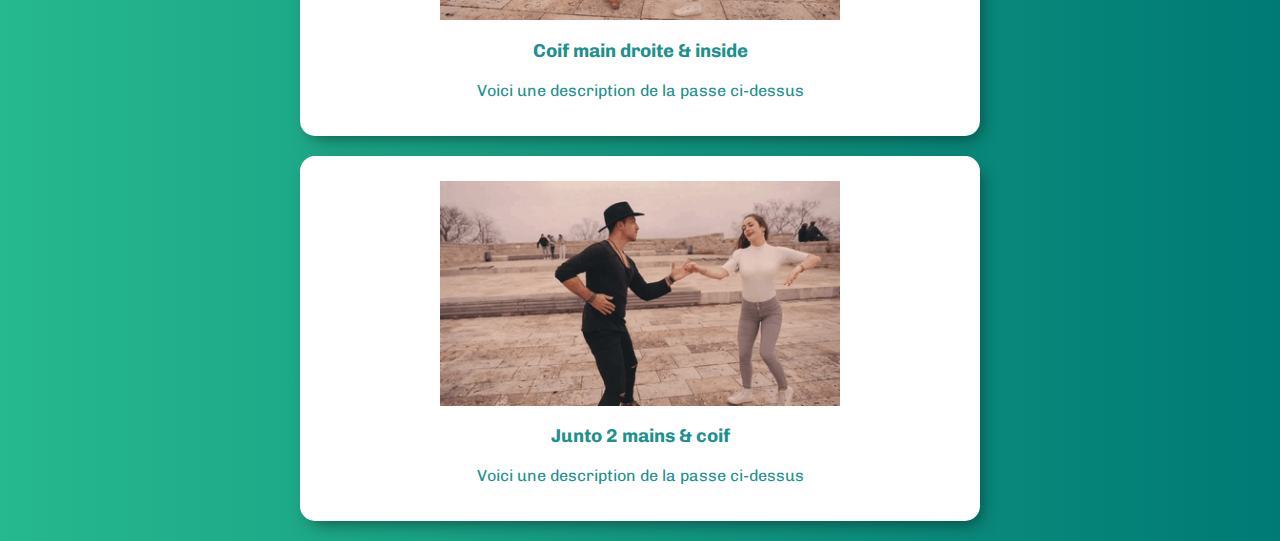
==== commit 4692bac2: "update" ====
--- a/debutant.html
+++ b/debutant.html
@@ -98,7 +98,14 @@
 
         <div class="mouv-container">
             <img src="./img/coif-md-inside.gif"/>
+            <img src="./img/coif-md-inside-balade.gif"/>
             <h3>Coif main droite & inside</h3>
+            <p>Voici une description de la passe ci-dessus</p>
+        </div>
+
+        <div class="mouv-container">
+            <img src="./img/junto-2m-coif.gif"/>
+            <h3>Junto 2 mains & coif</h3>
             <p>Voici une description de la passe ci-dessus</p>
         </div>
     </div>
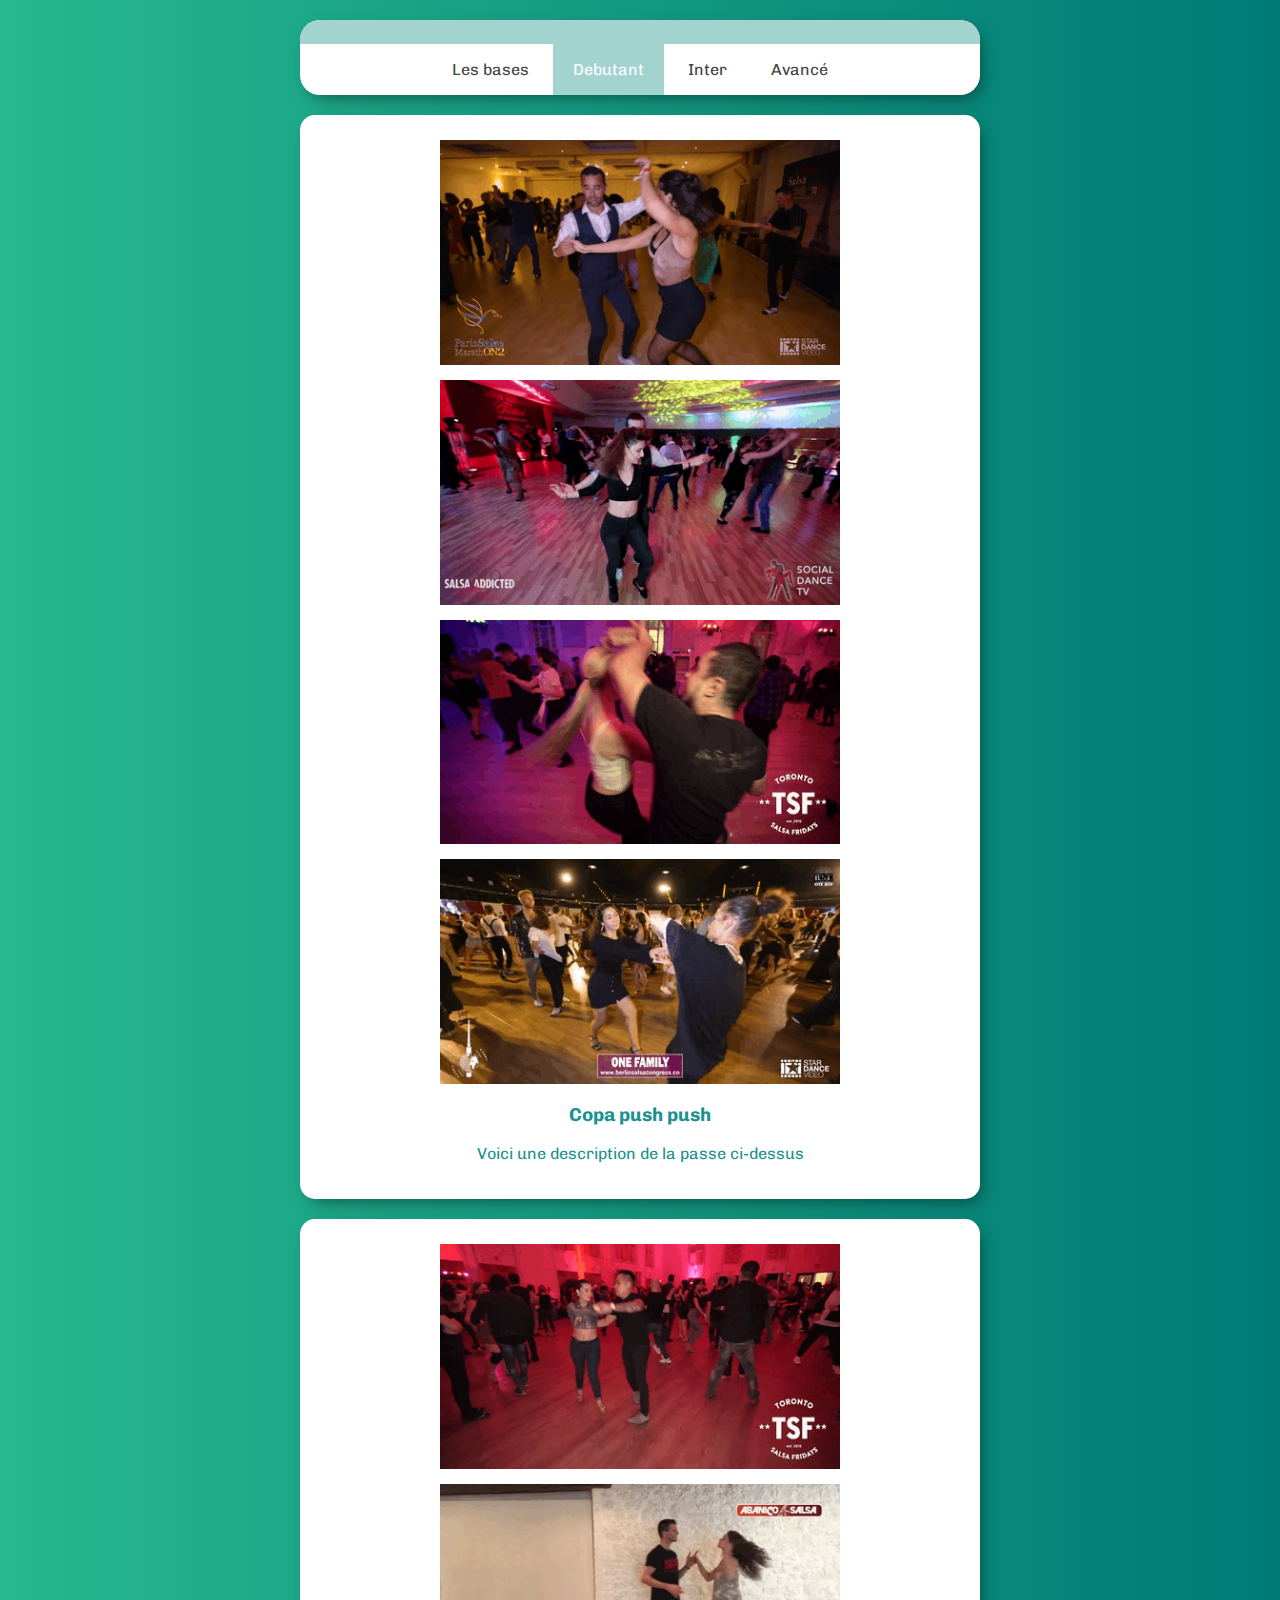
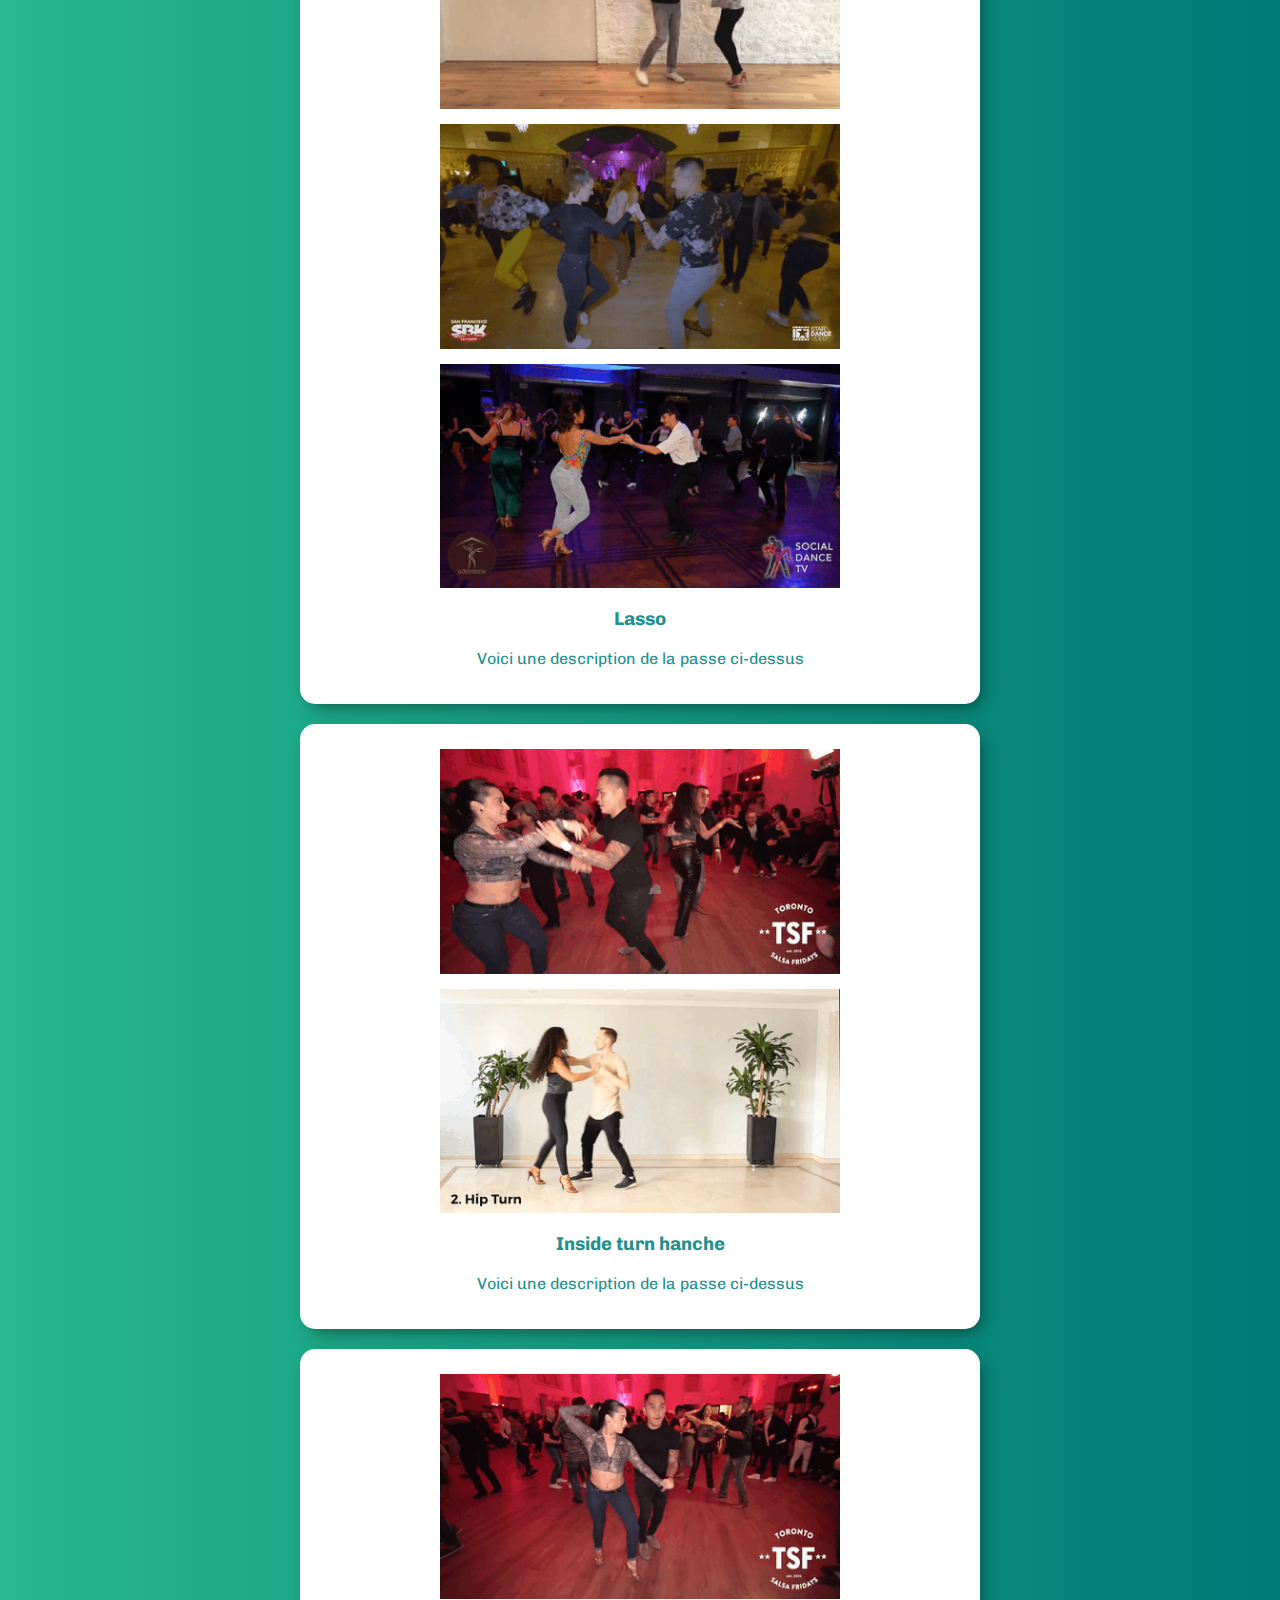
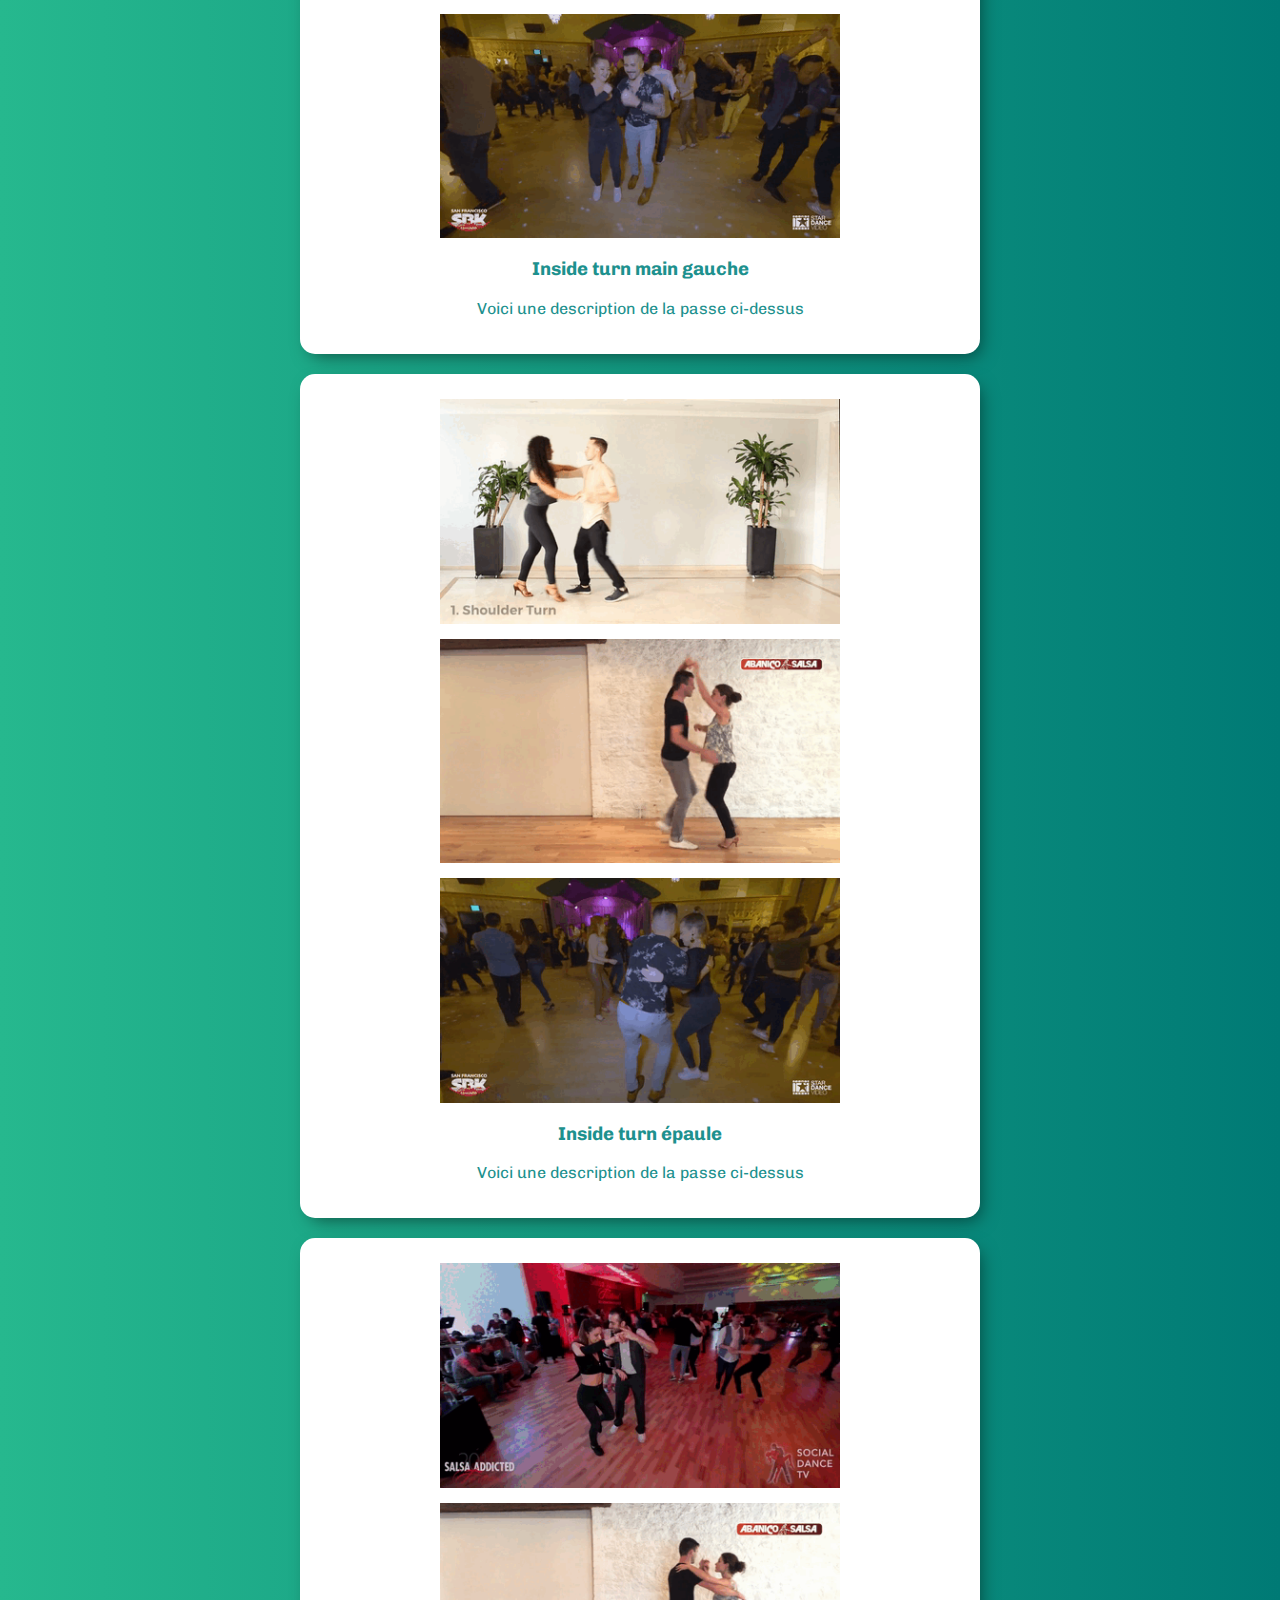
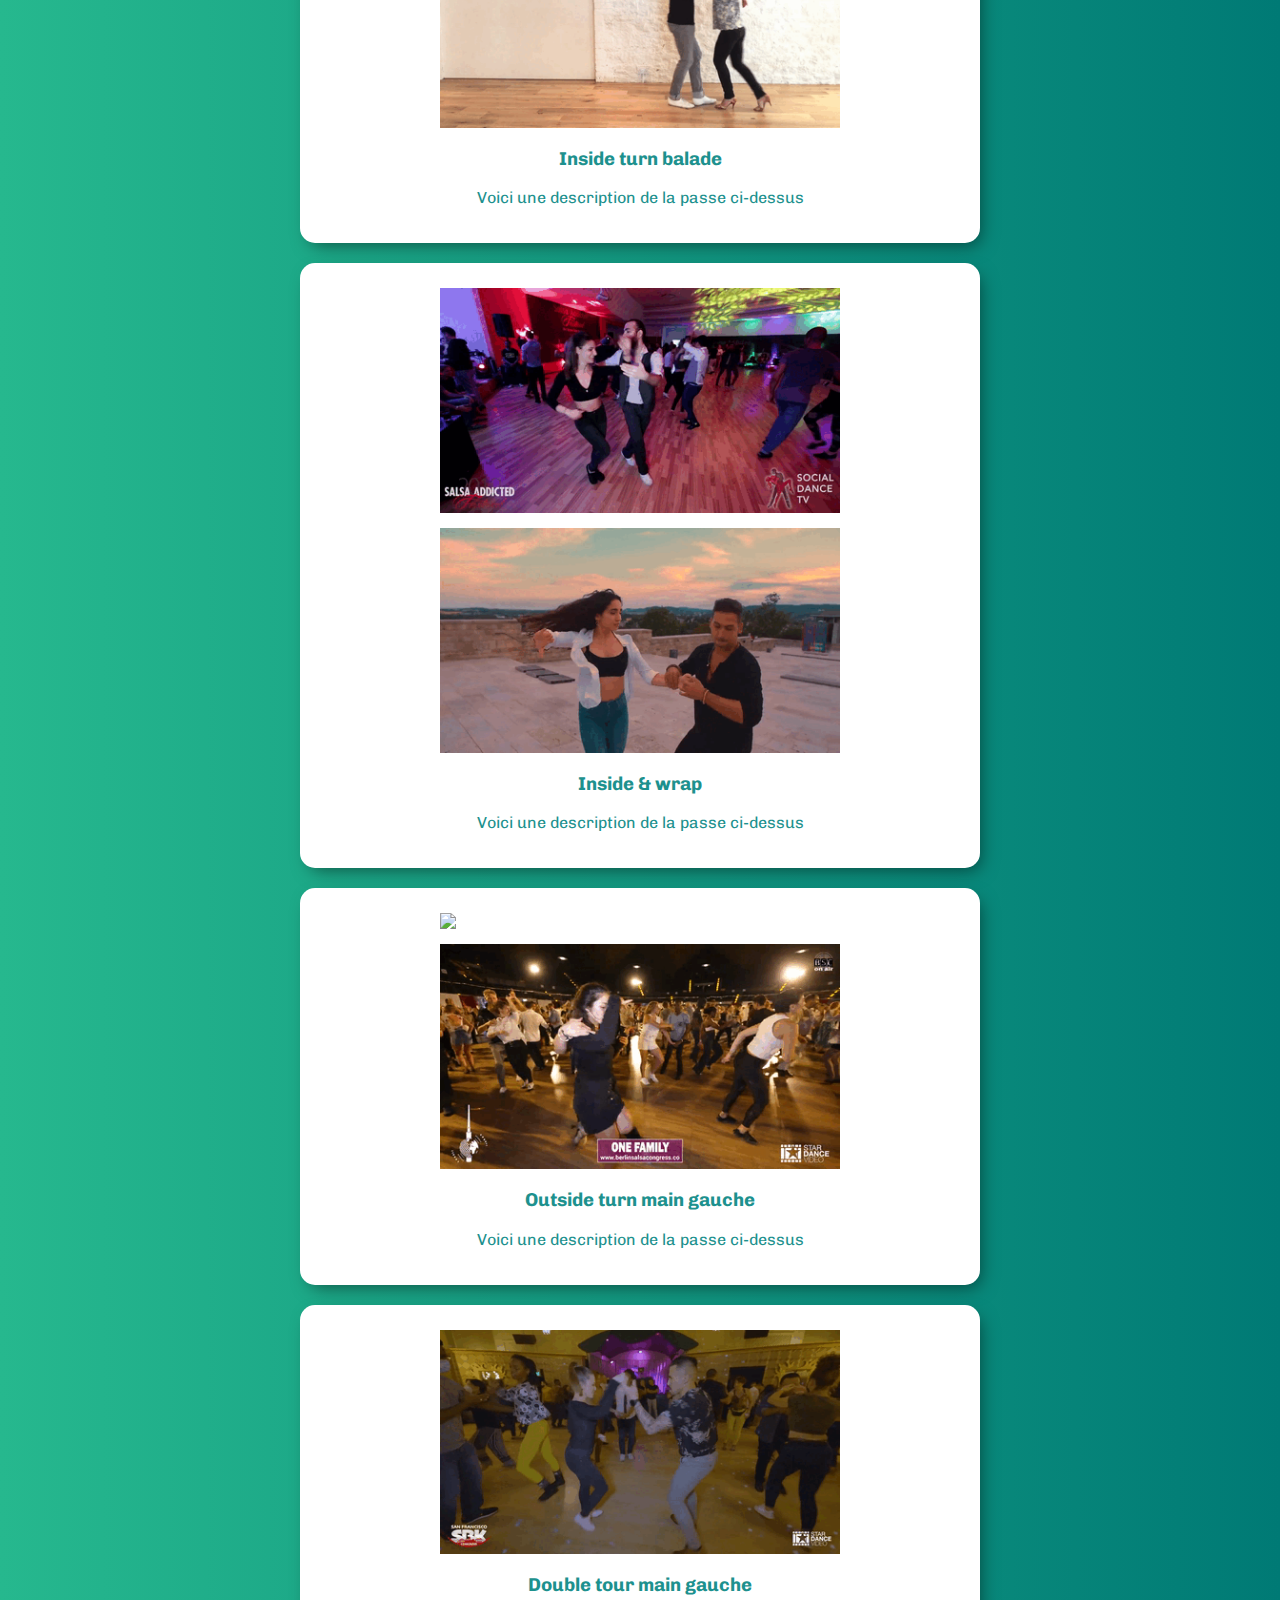
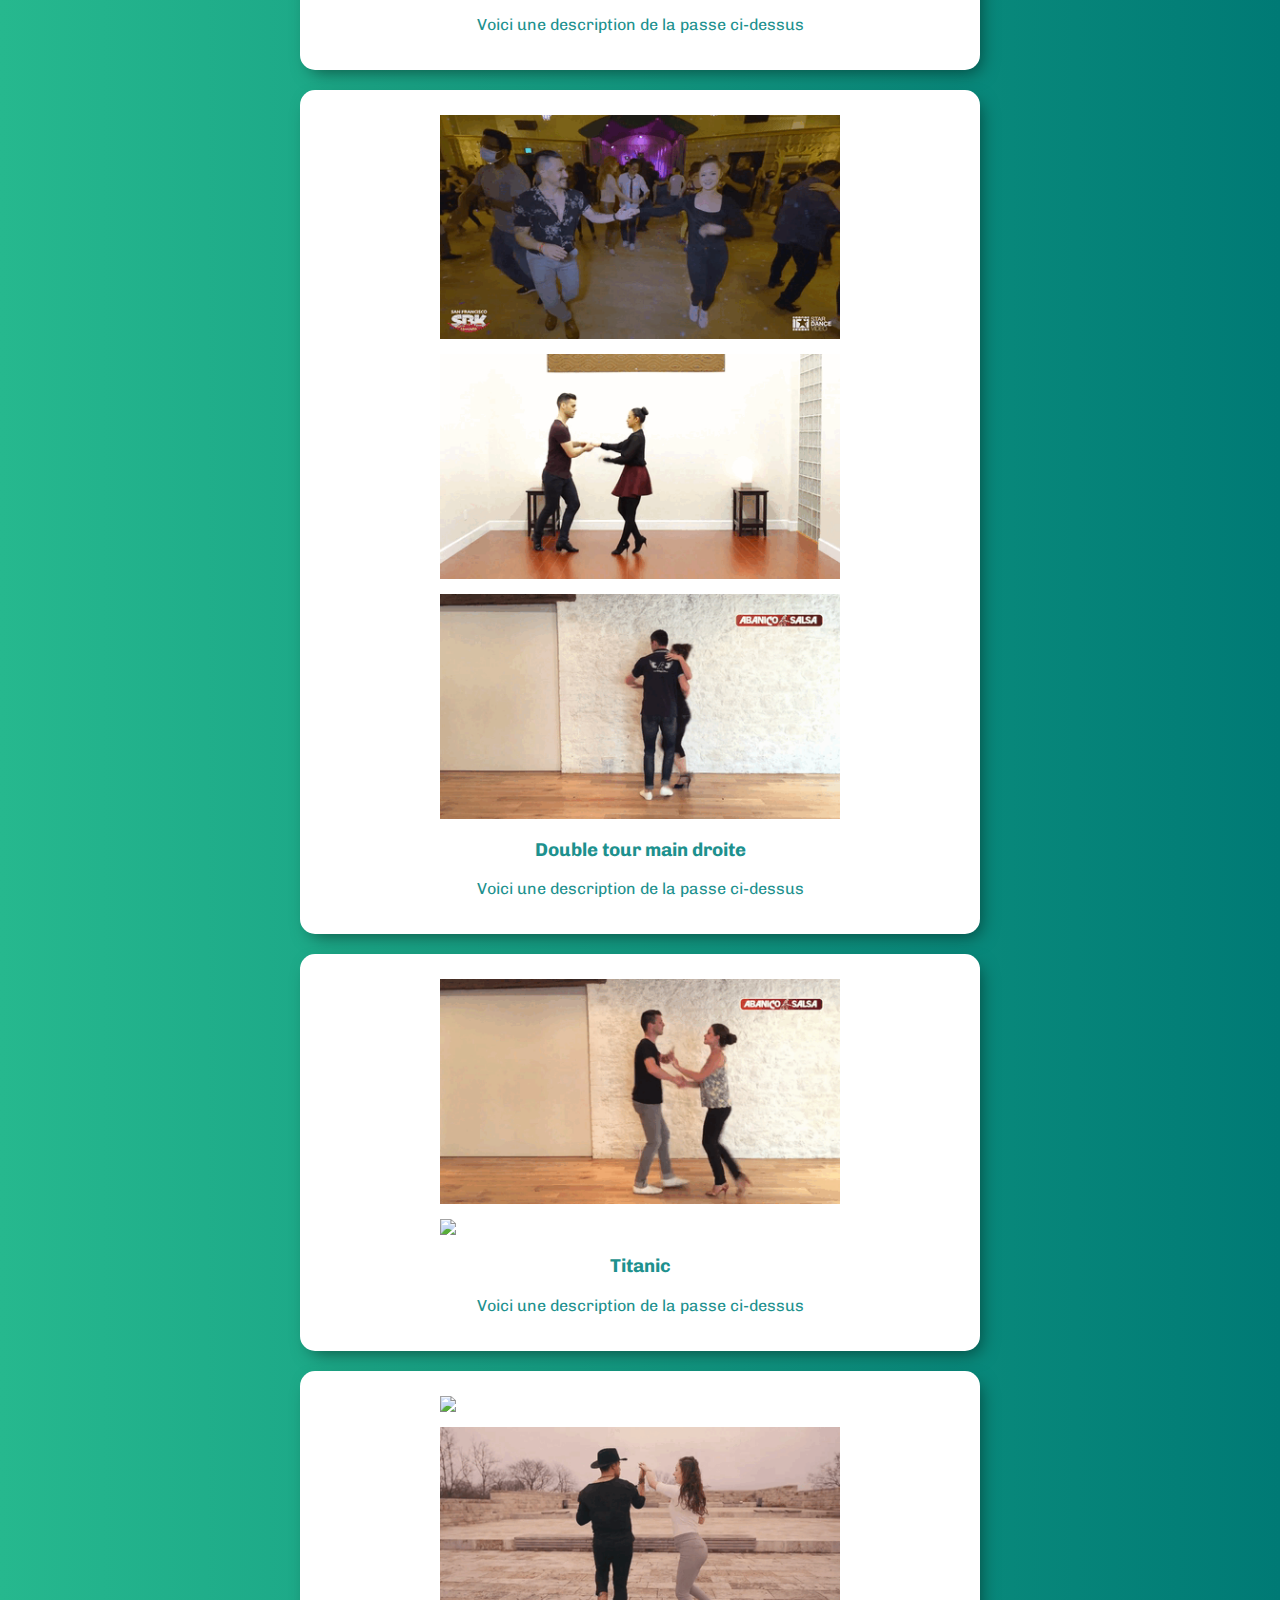
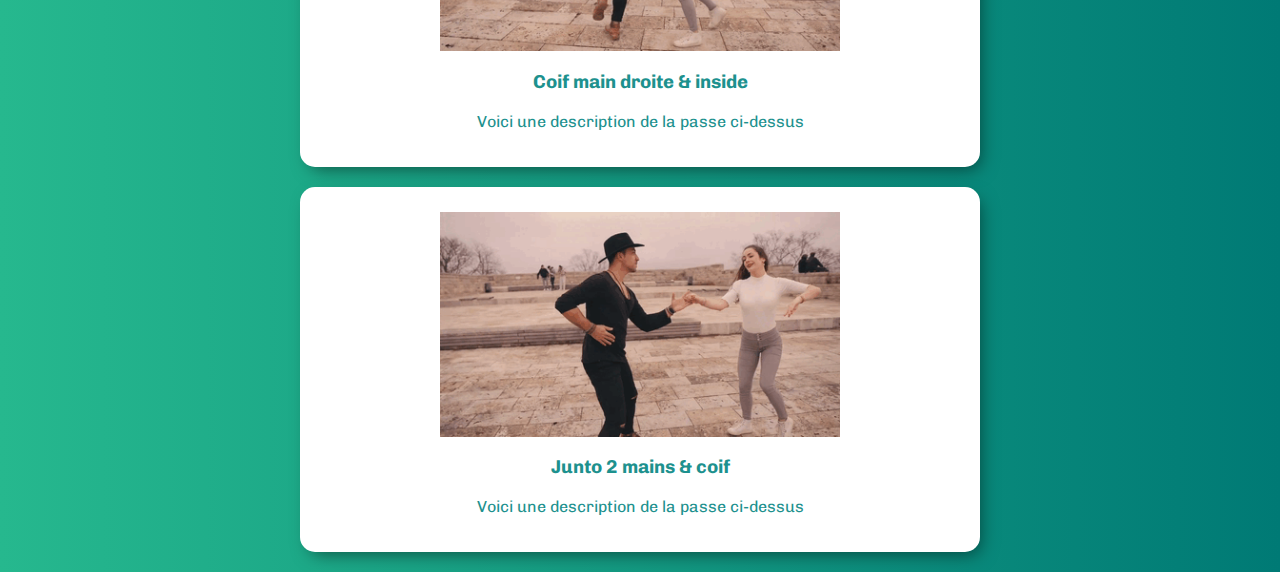
==== commit 24f1c45d: "update" ====
--- a/debutant.html
+++ b/debutant.html
@@ -92,6 +92,7 @@
 
         <div class="mouv-container">
             <img src="./img/titanic.gif"/>
+            <img src="./img/titanic-02.gif"/>
             <h3>Titanic</h3>
             <p>Voici une description de la passe ci-dessus</p>
         </div>
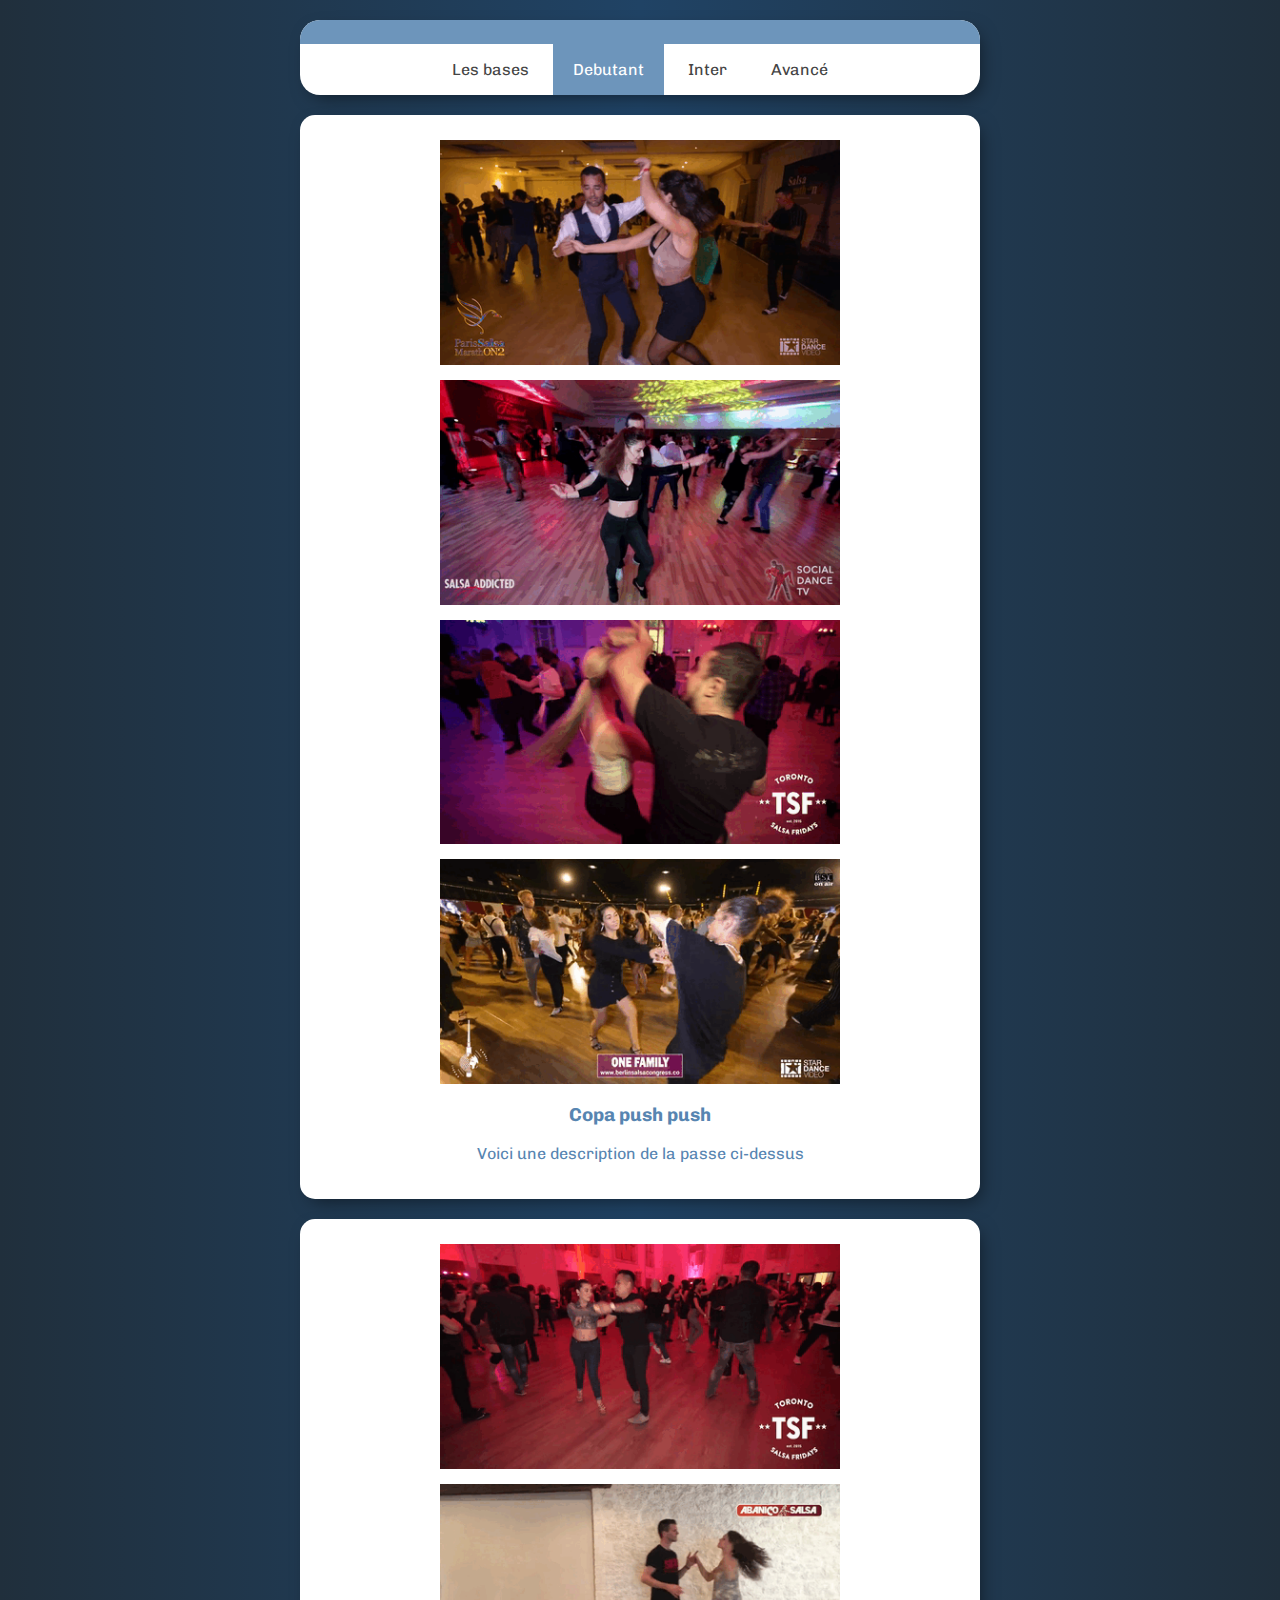
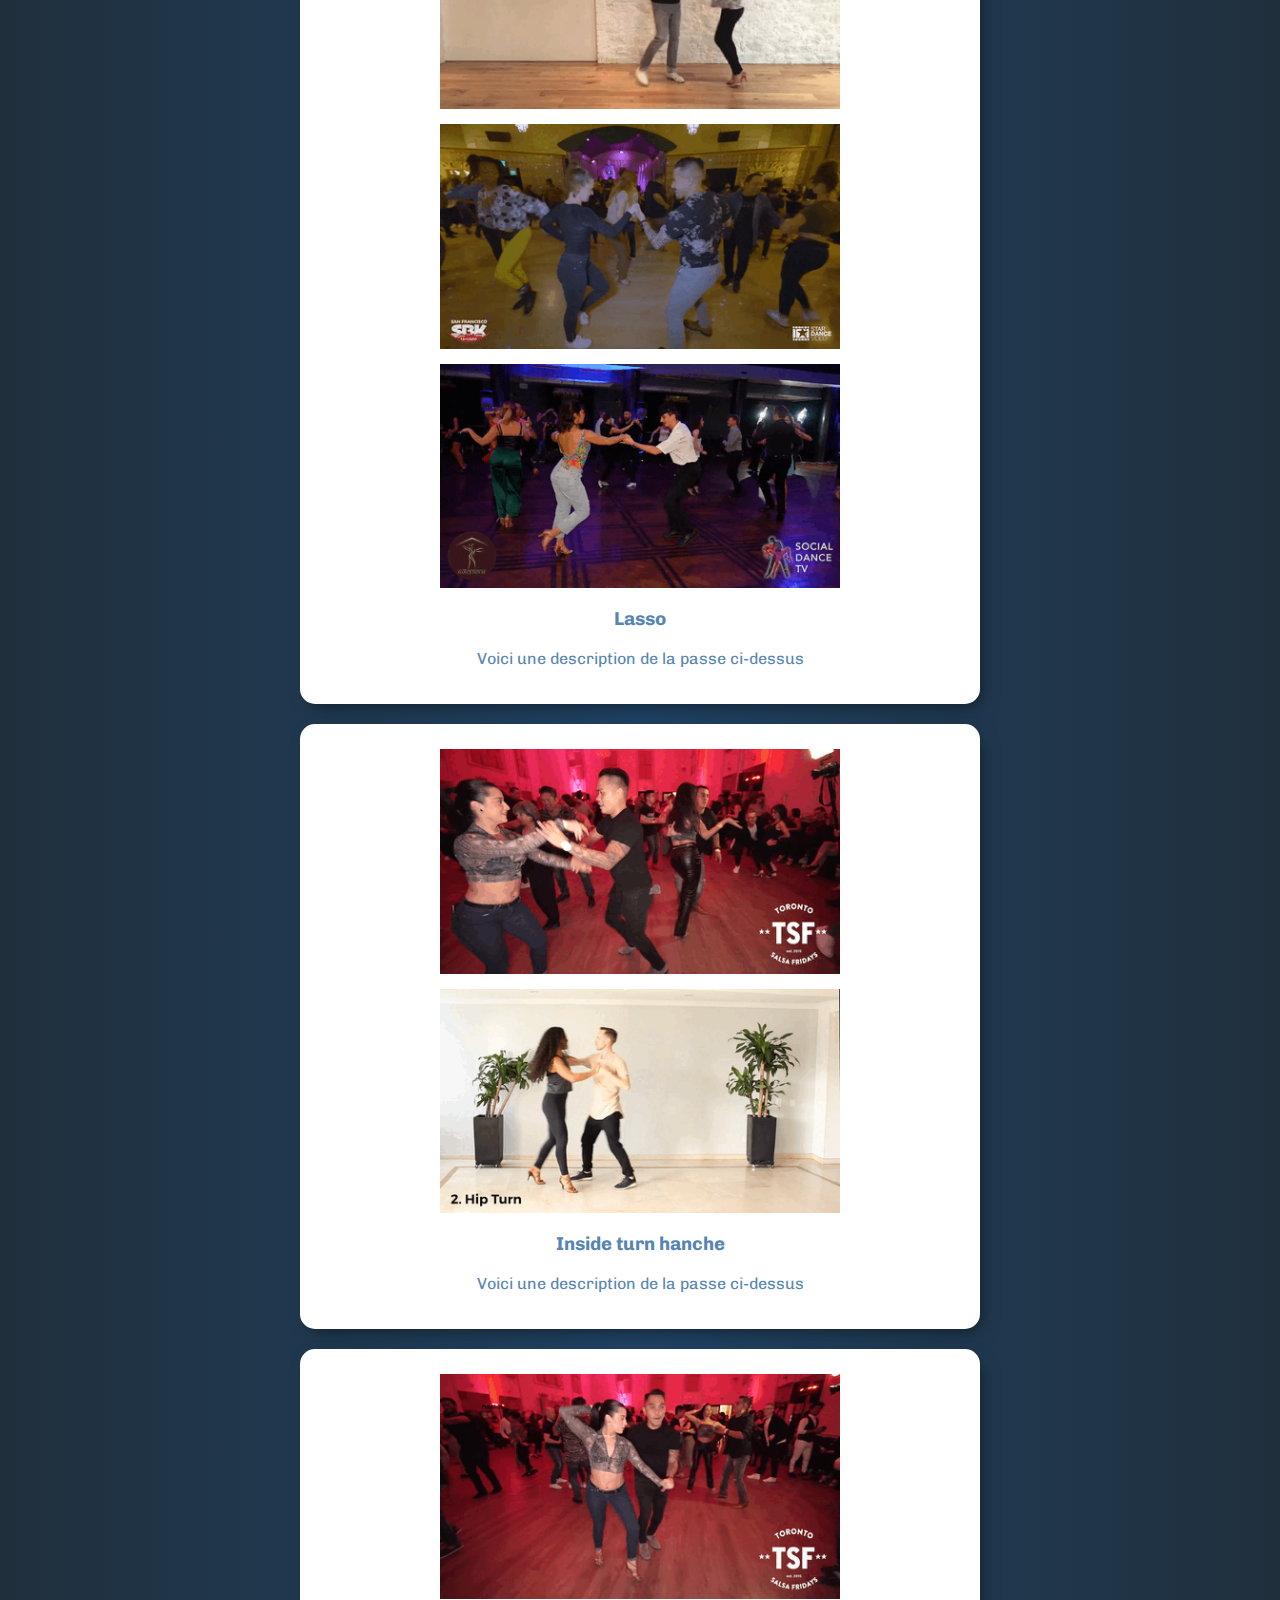
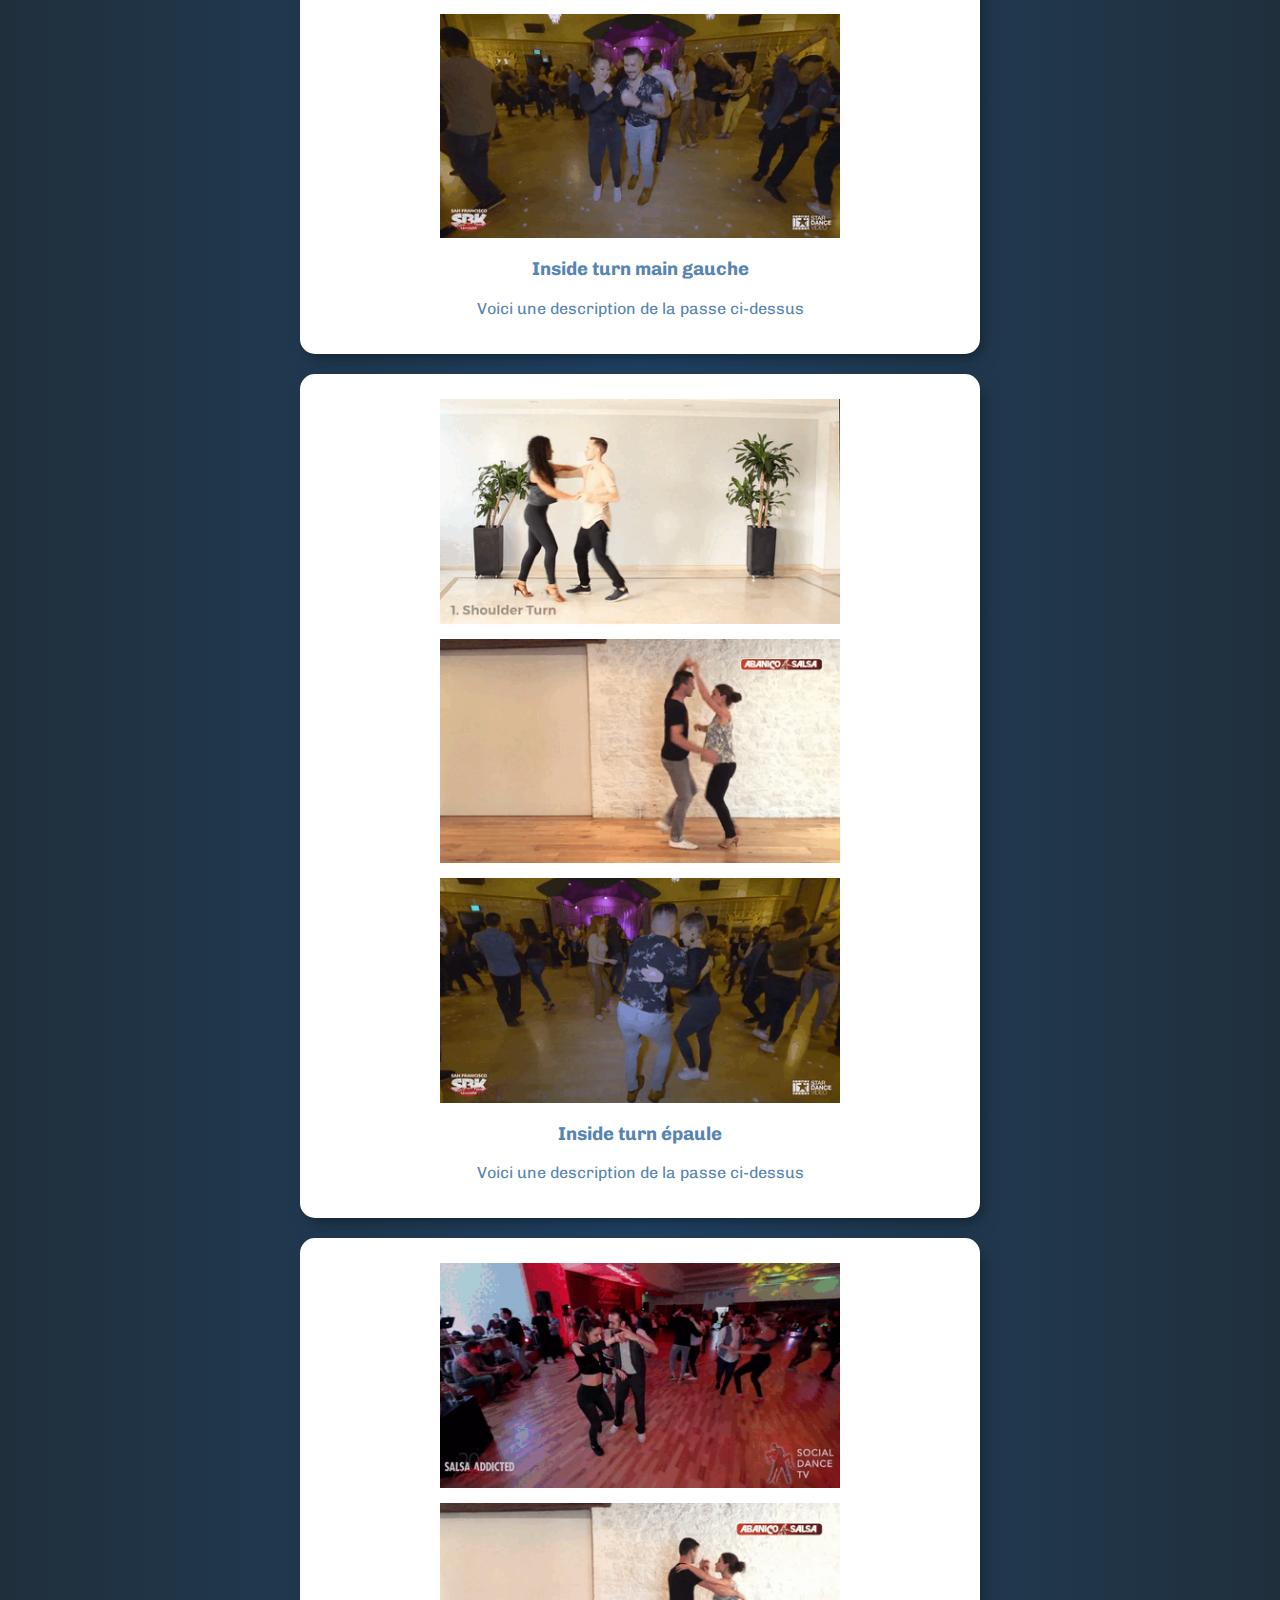
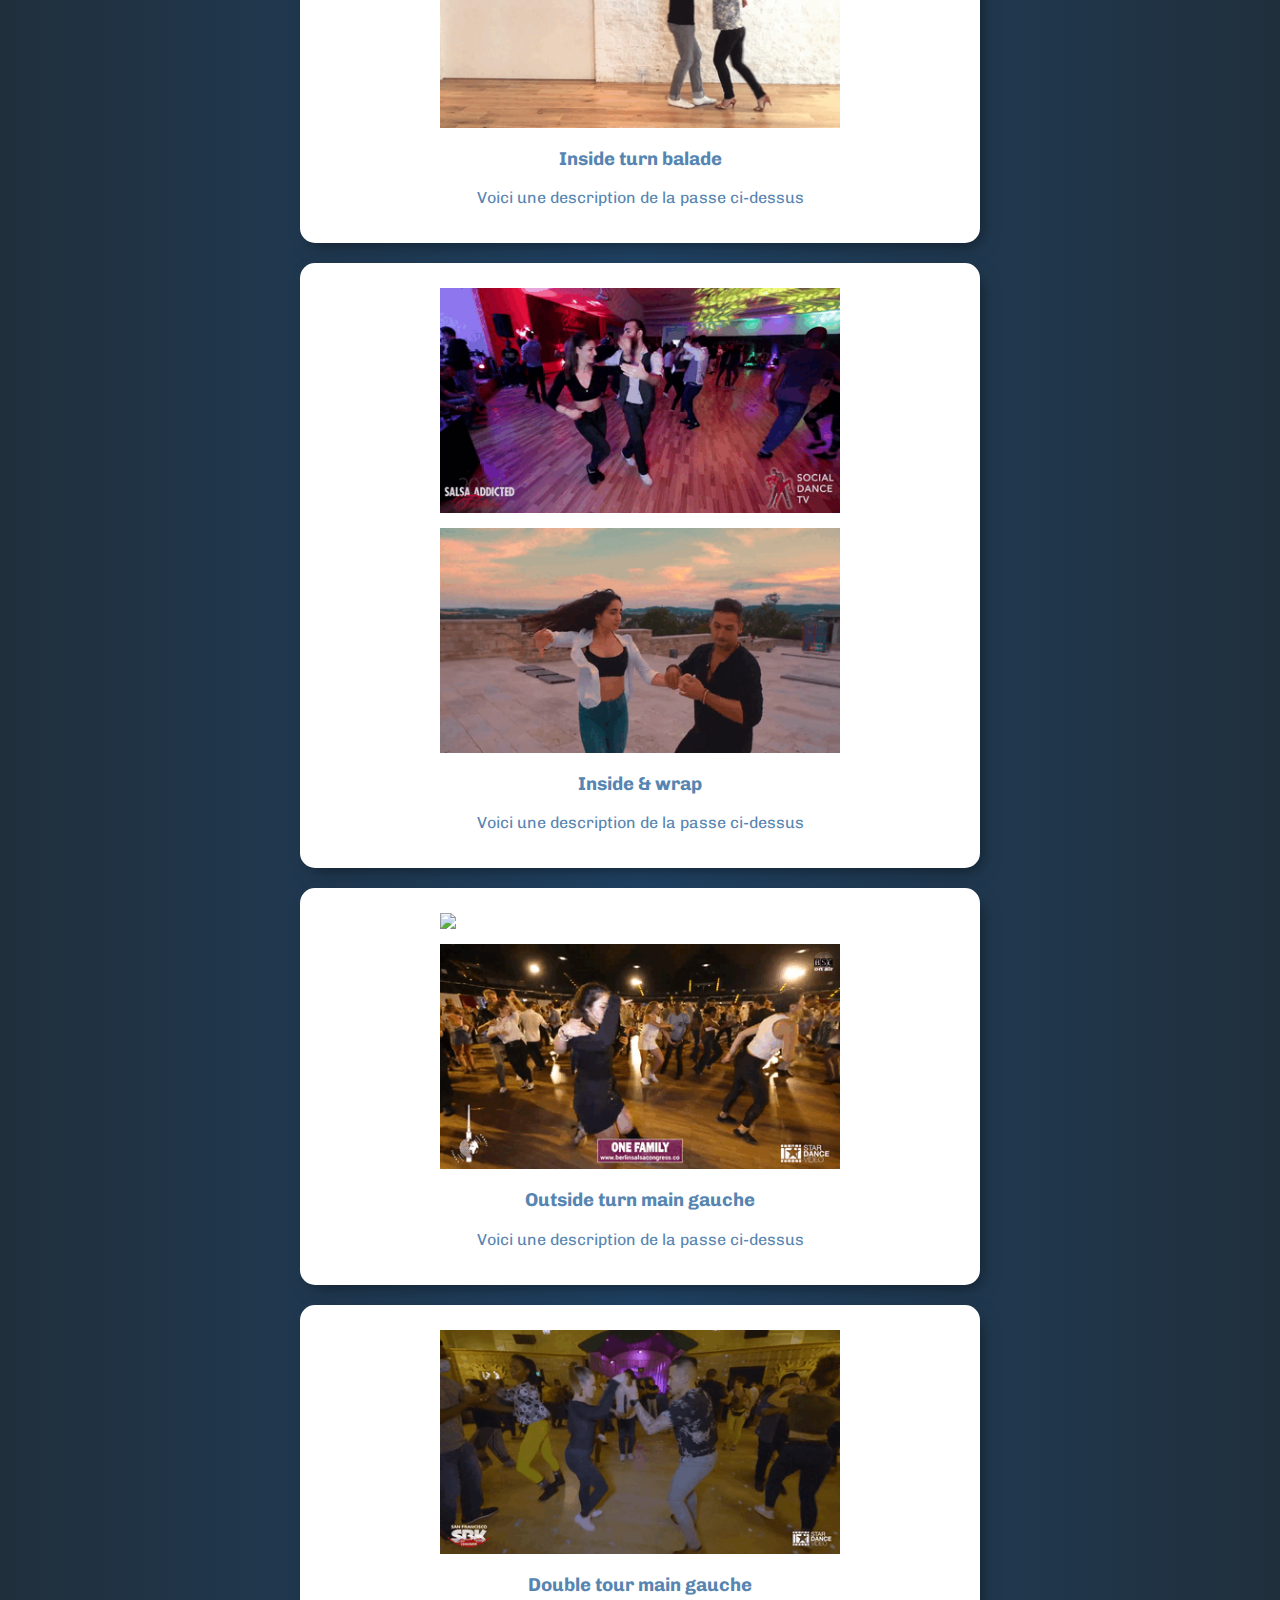
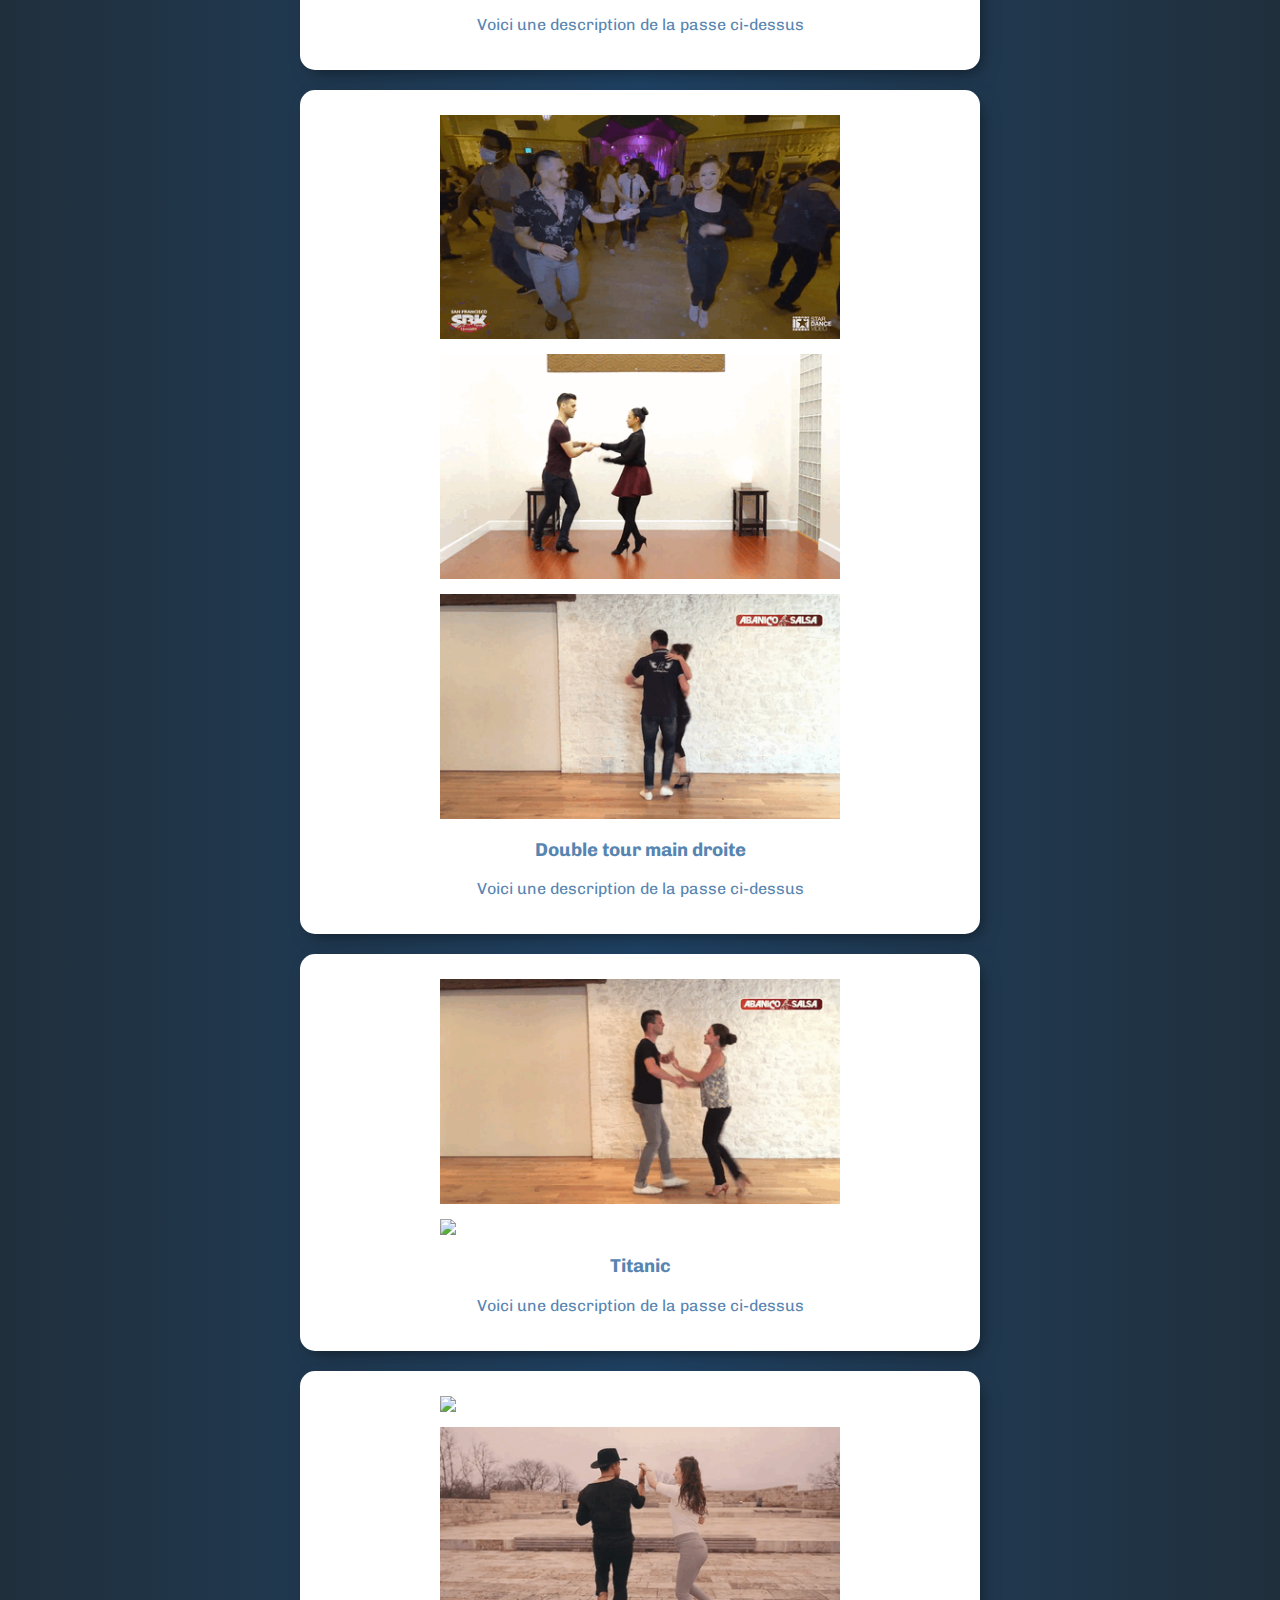
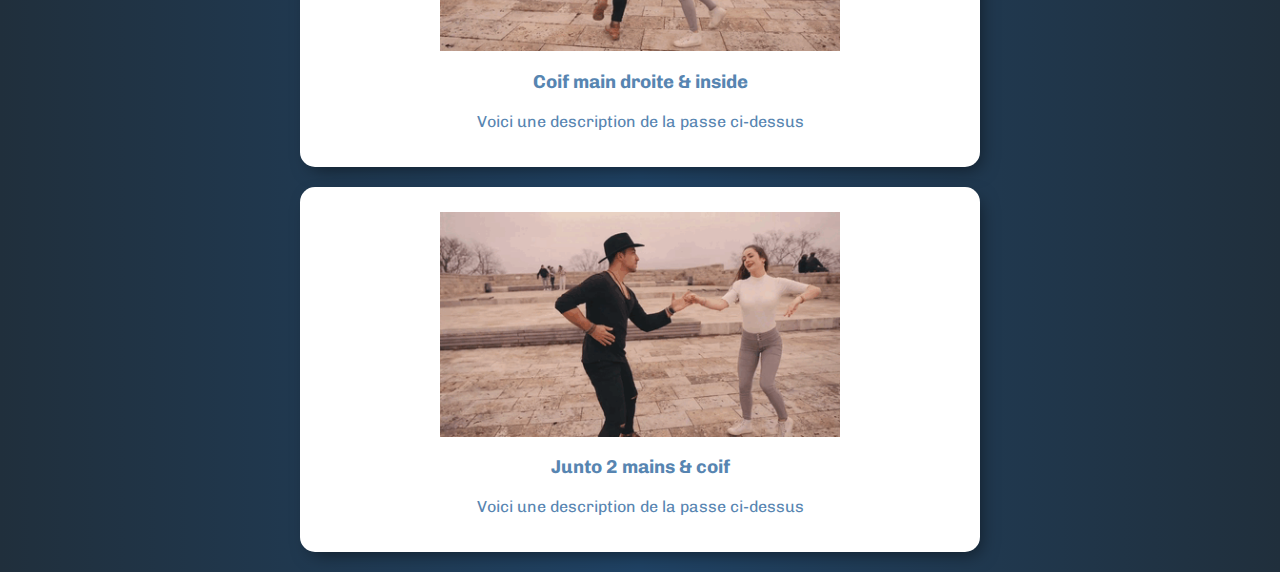
==== commit 1eb823a6: "update" ====
--- a/debutant.html
+++ b/debutant.html
@@ -5,7 +5,7 @@
     <title>SalsaOn2 - Débutant</title>
     <link href="styles.css" rel="stylesheet" type="text/css">
 </head>
-<body>
+<body class="debutant">
     <div id="container">
         <div id="navigation-bar">
             <div class="nav-top"></div>
--- a/styles.css
+++ b/styles.css
@@ -5,7 +5,33 @@
 
 body {
     background: rgb(38,184,142);
-    background: linear-gradient(90deg, rgba(38,184,142,1) 0%, rgba(0,122,117,1) 100%);      
+    background: linear-gradient(90deg, #1f7157  0%, #57a57f 50%, #1f7157  100%);      
+}
+
+.debutant {
+    background-color: #204365;
+    background: linear-gradient(90deg, #202f3c 0%, #204365 50%, #202f3c 100%); 
+}
+
+.debutant .nav-top, .debutant .navigation:hover, .debutant .navigation.active {
+    background-color: #6d95bb;
+}
+
+.debutant .mouv-container {
+    color: #5785b1;
+}
+
+.inter {
+    background-color: #4b274c;
+    background: linear-gradient(90deg, #2c102f 0%, #4b274c 50%, #2c102f 100%); 
+}
+
+.inter .nav-top, .inter .navigation:hover, .inter .navigation.active {
+    background-color: #ab7aac;
+}
+
+.inter .mouv-container {
+    color: #8b4e8c;
 }
 
 a {
@@ -33,7 +59,7 @@
 .nav-top {
     width:100%;
     height:24px;
-    background-color: #a2d3ce;
+    background-color: #a2d3c1;
 }
 
 .navigation {
@@ -47,7 +73,7 @@
 }
 
 .navigation:hover {
-    background-color: #a2d3ce;
+    background-color: #a2d3c1;
 }
 
 .navigation:hover a, .navigation.active a  {
@@ -55,13 +81,13 @@
 }
 
 .navigation.active {
-    background-color: #a2d3ce;
+    background-color: #a2d3c1;
 }
 
 .mouv-container {
     width: 640px;
     background-color: #ffffff;
-    color:#1d918e;;
+    color:#478d77;
     text-align: center;
     padding: 20px;
     margin:20px auto;
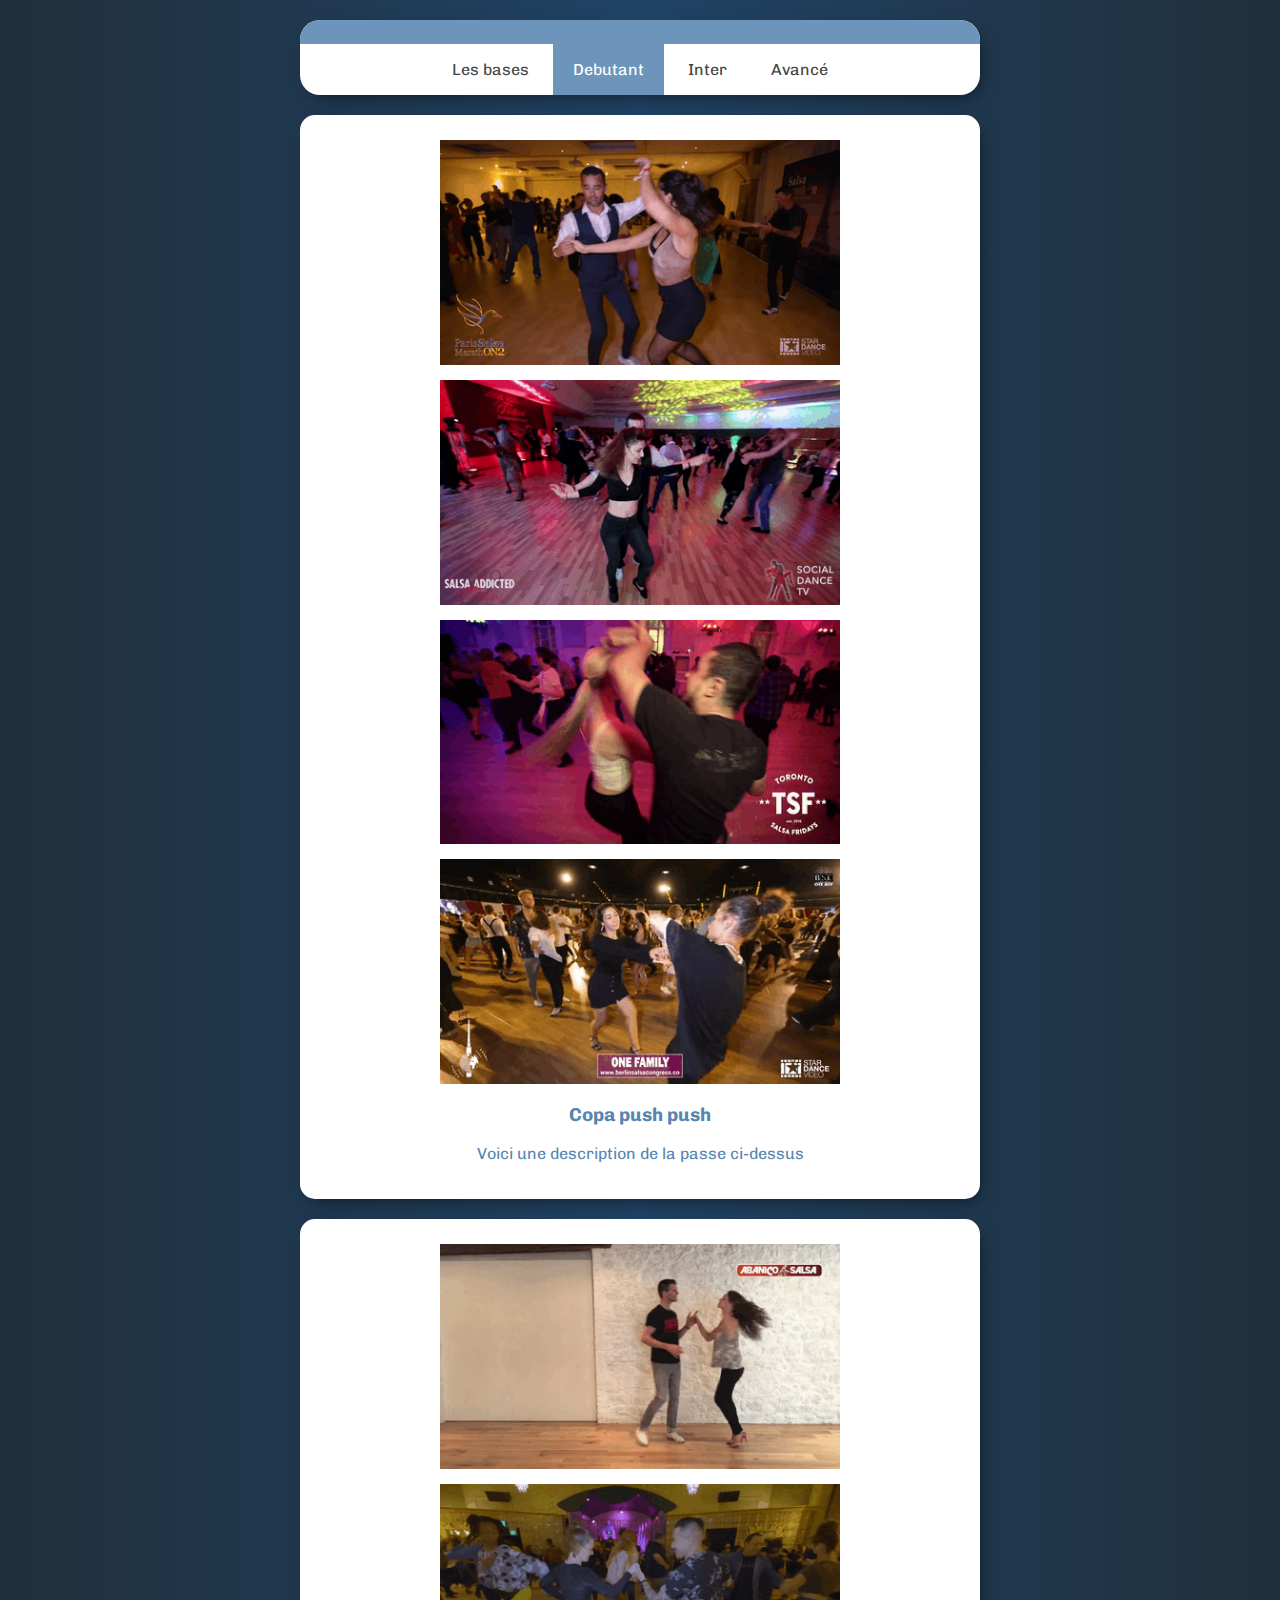
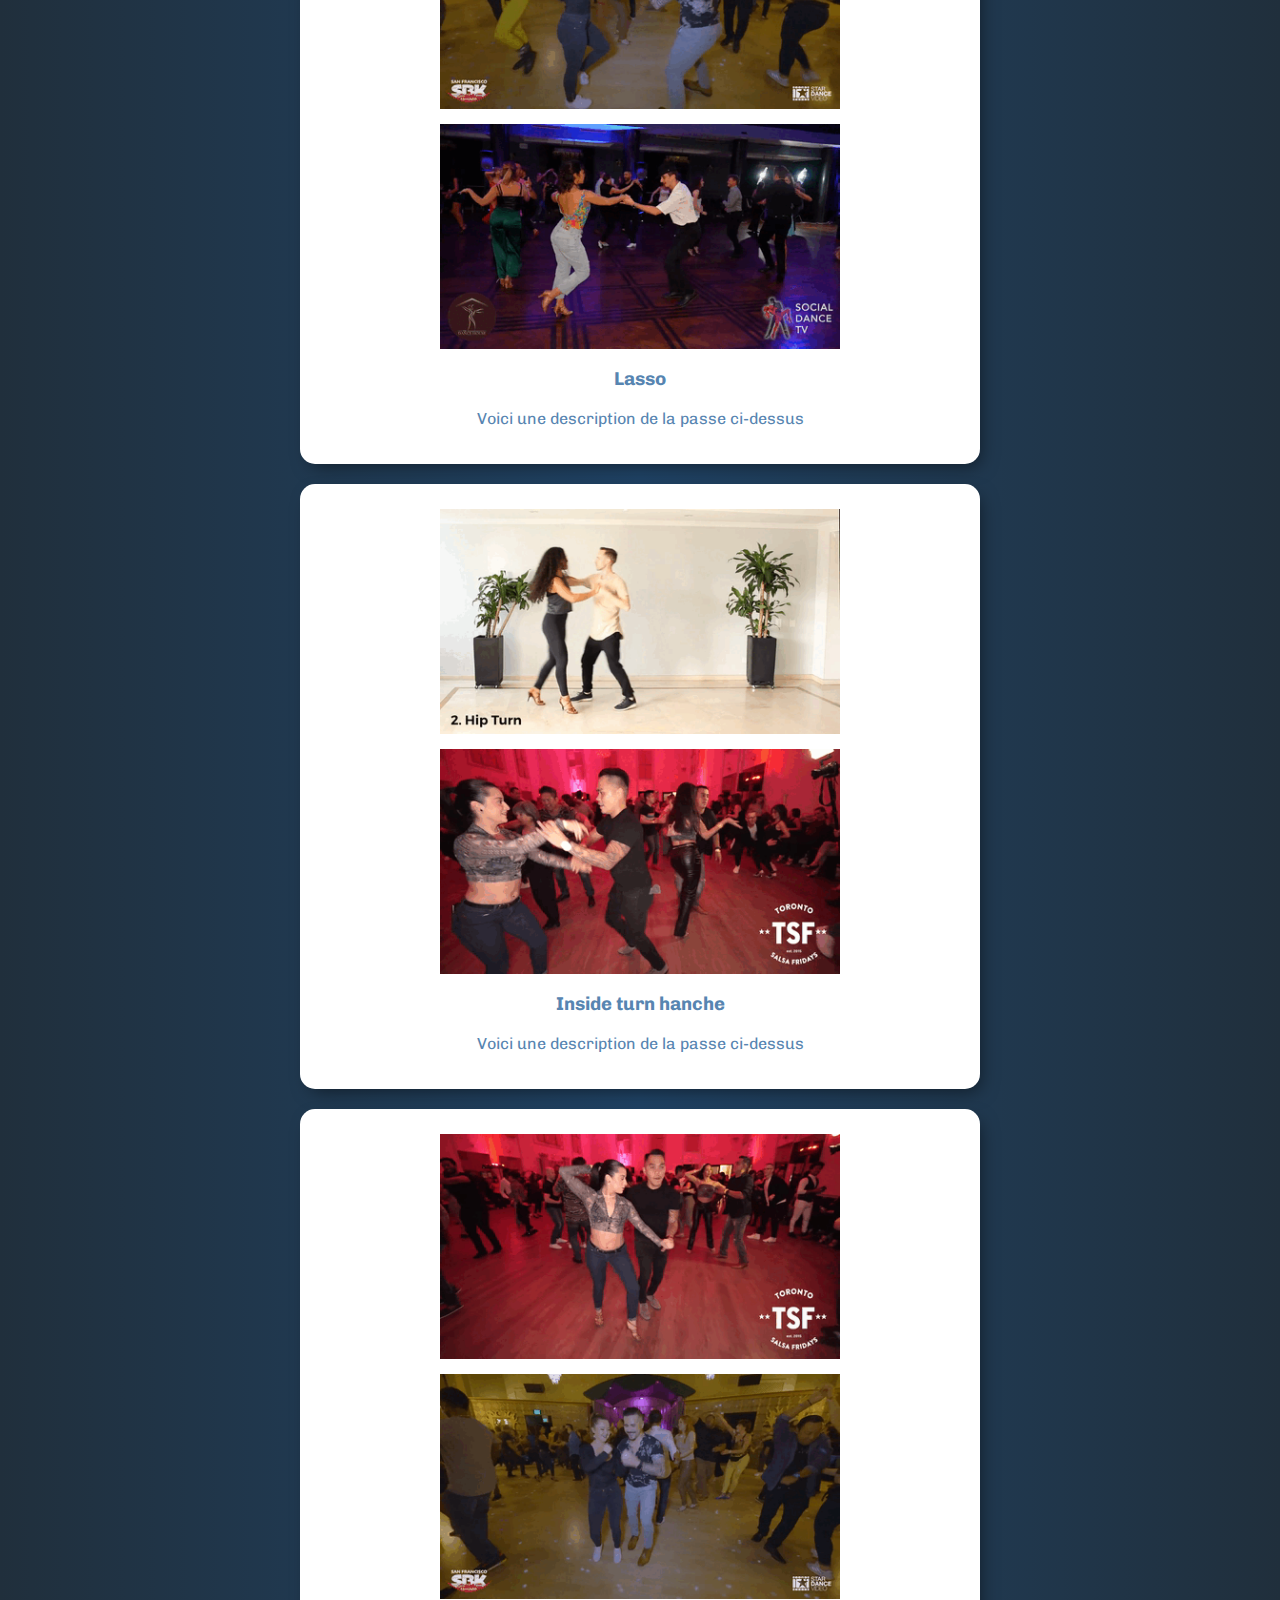
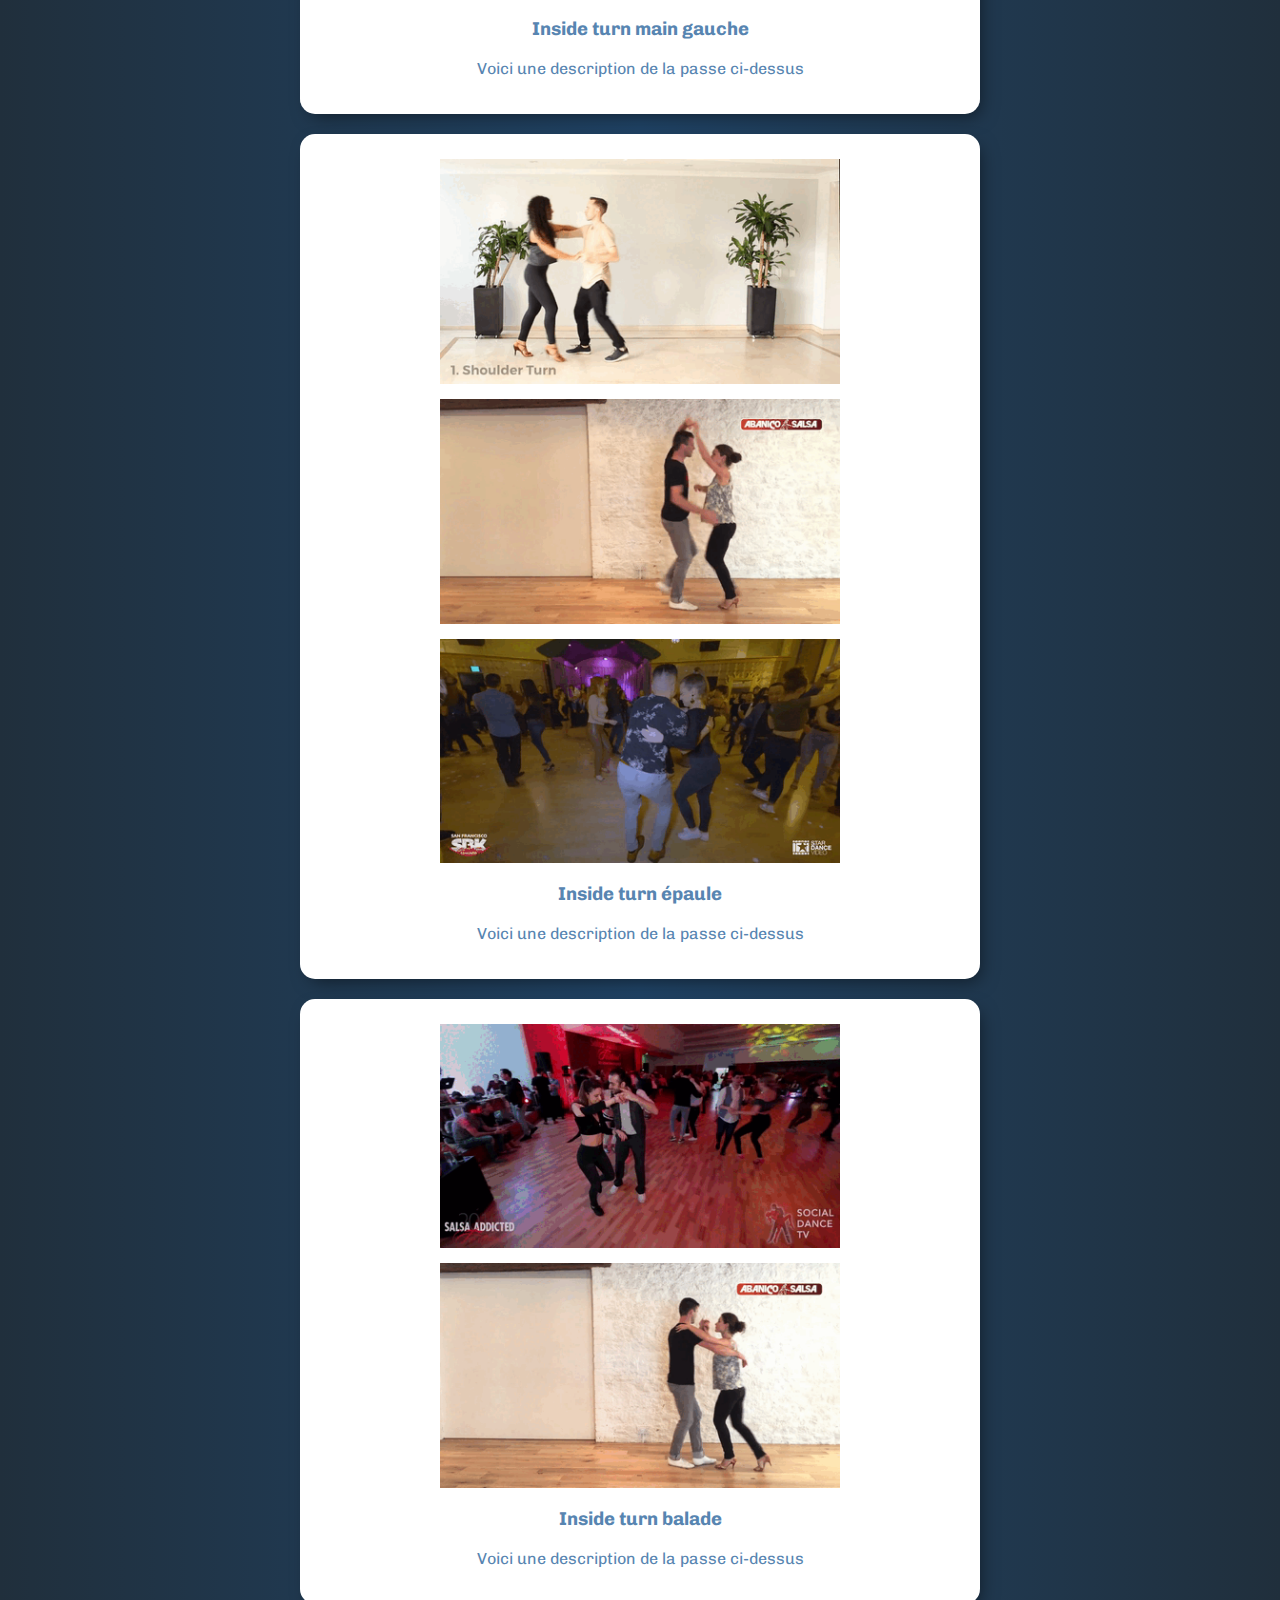
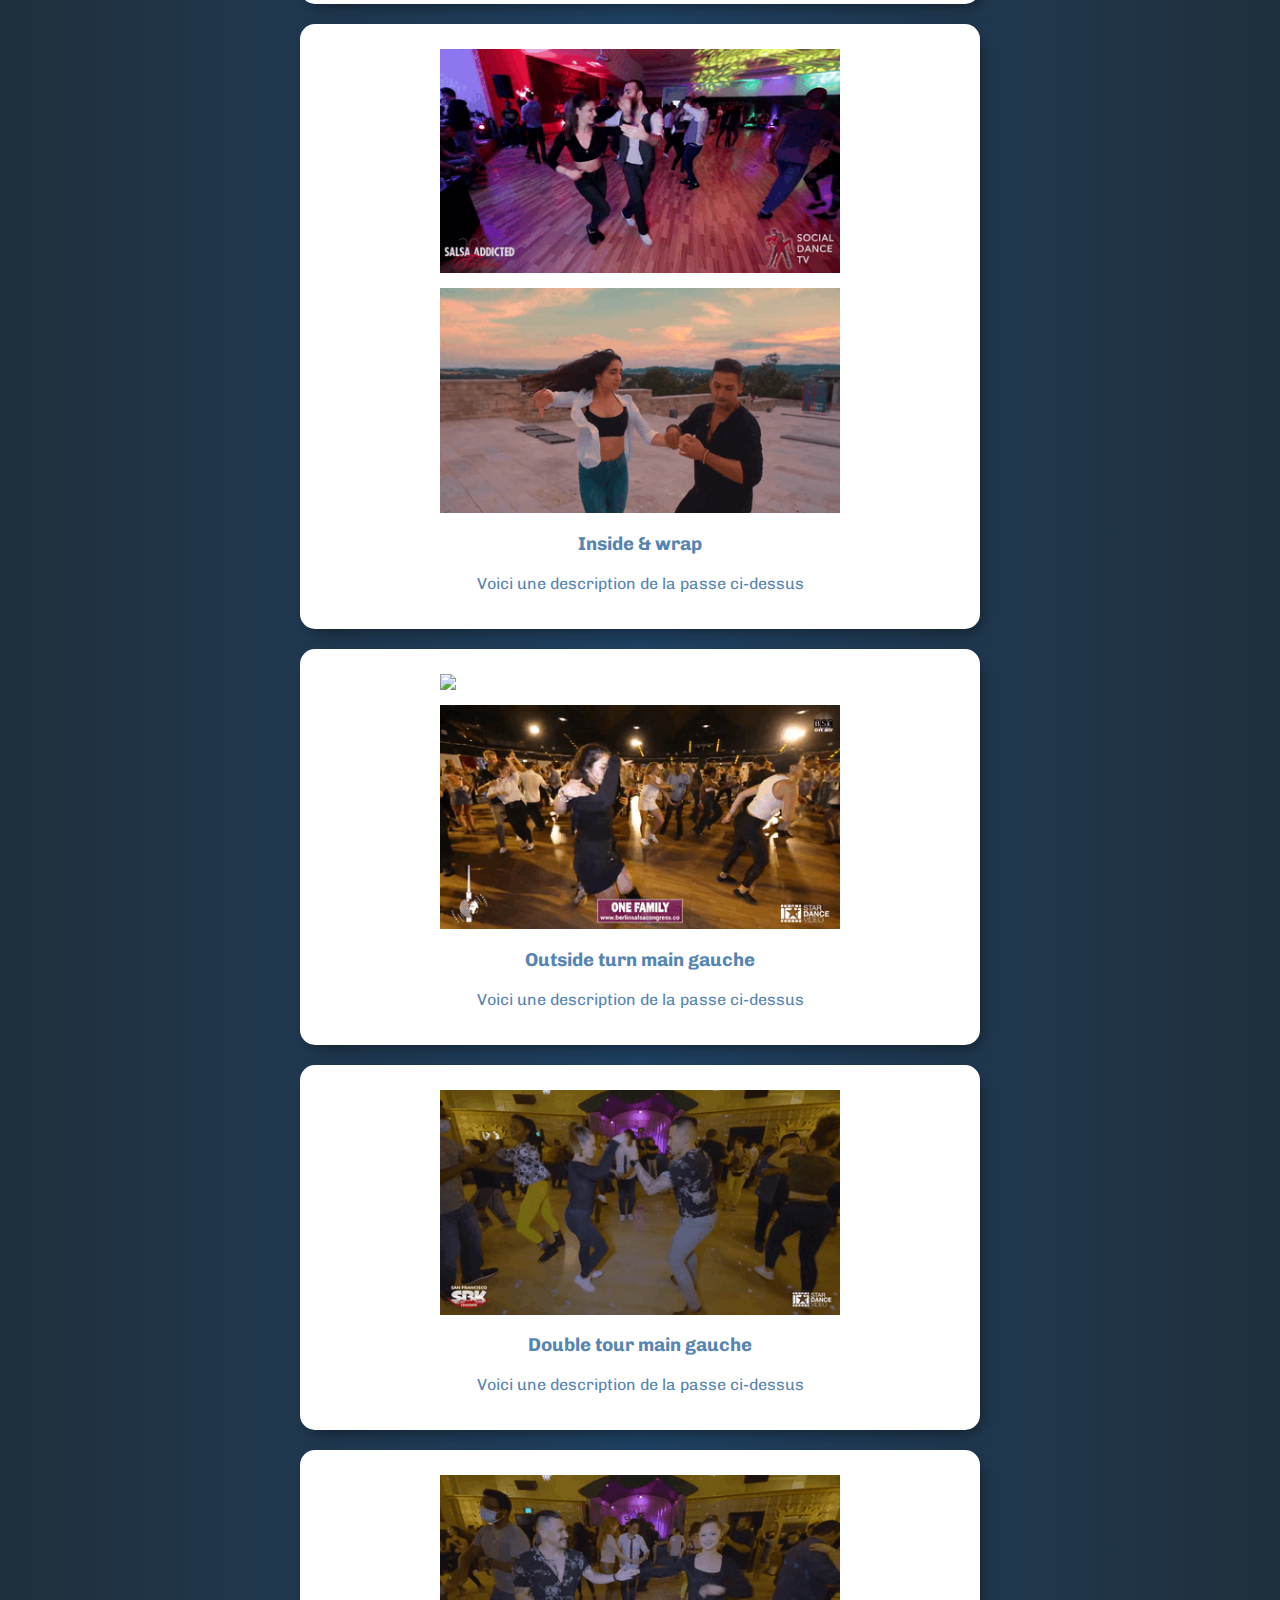
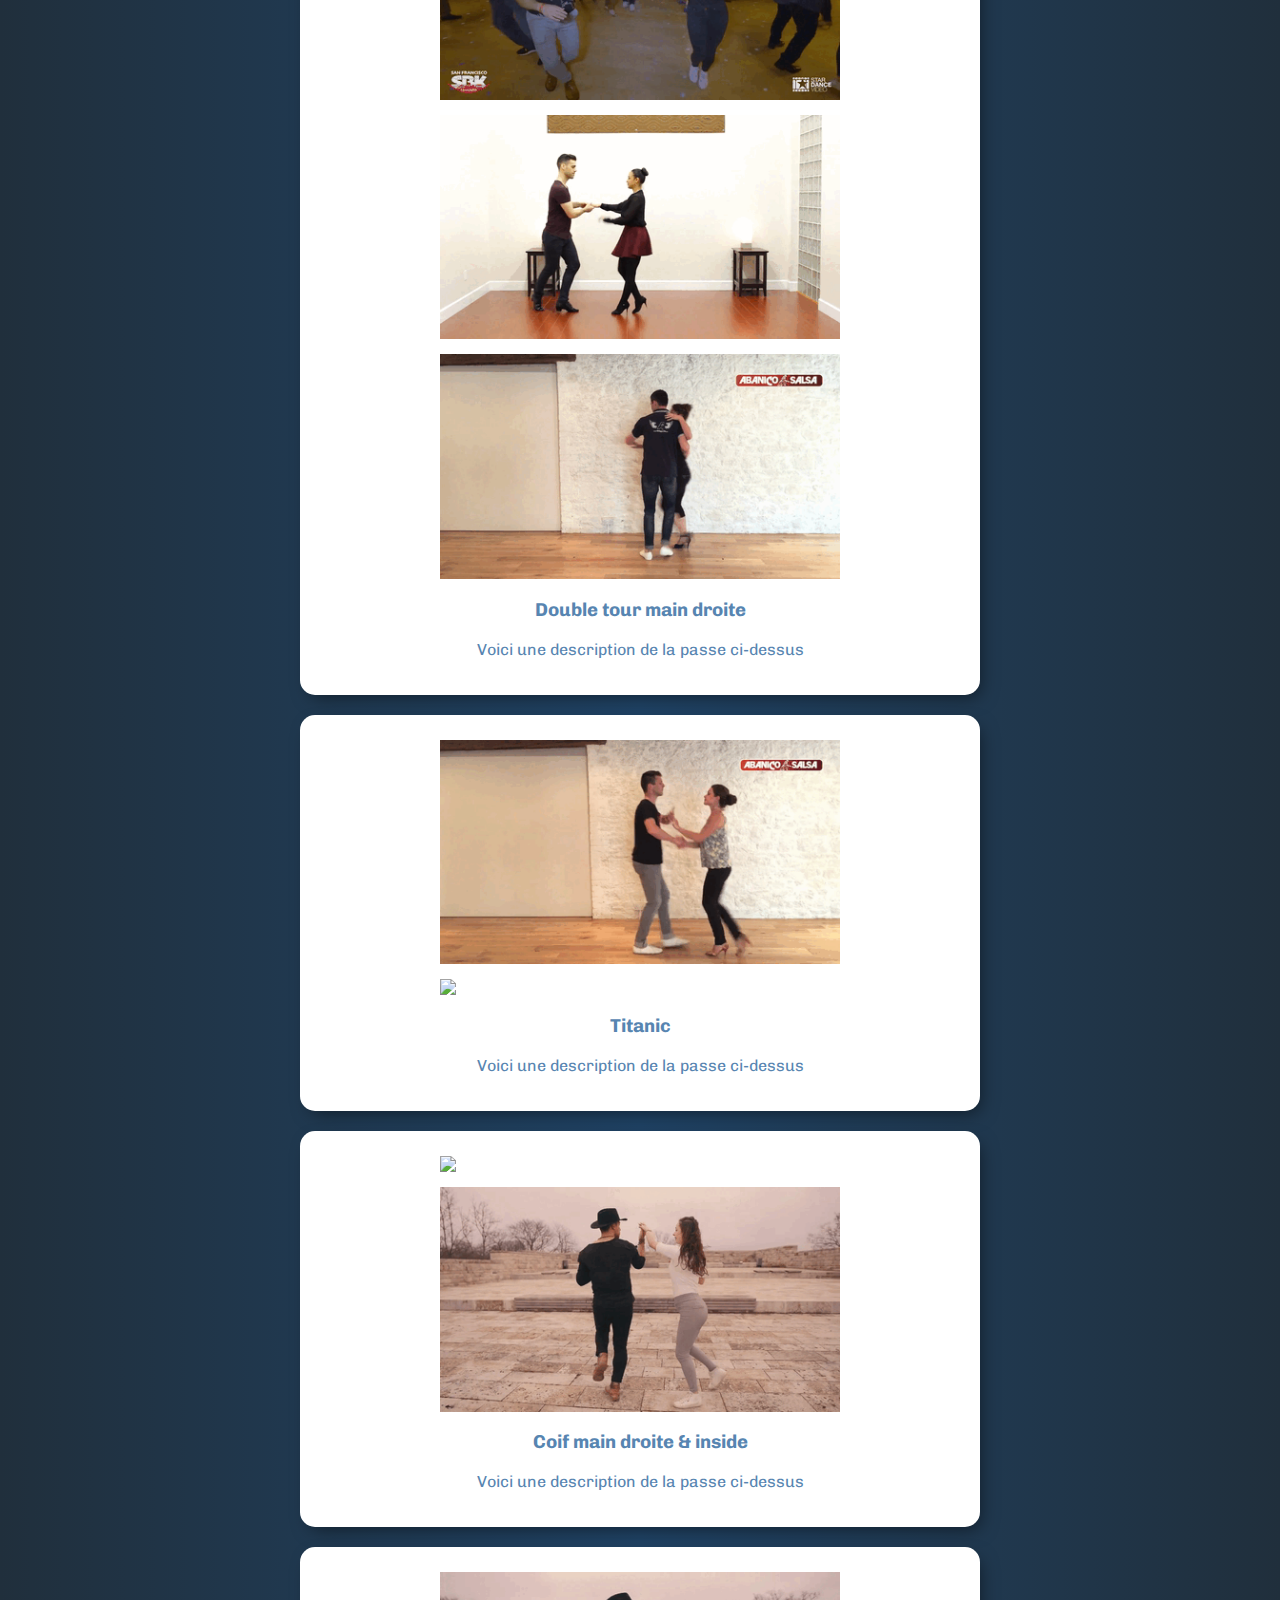
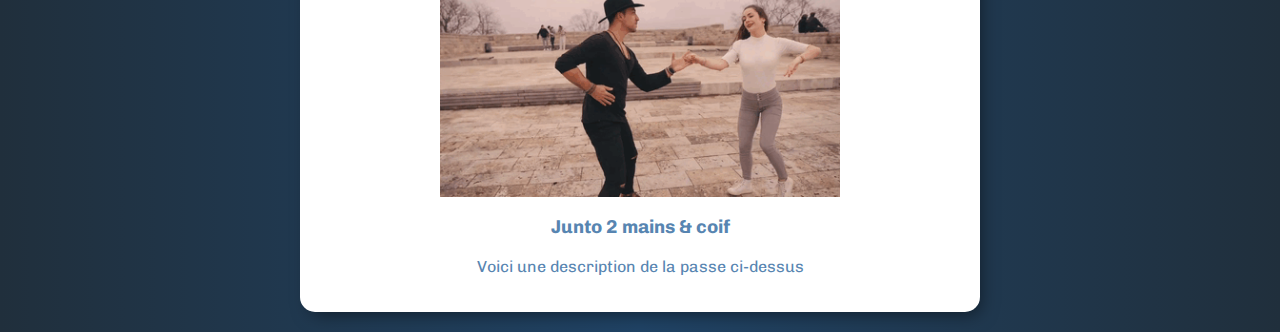
==== commit a94bf149: "update" ====
--- a/debutant.html
+++ b/debutant.html
@@ -25,7 +25,6 @@
         </div>
 
         <div class="mouv-container">
-            <img src="./img/lasso.gif"/>
             <img src="./img/lasso-05.gif"/>
             <img src="./img/lasso-03.gif"/>
             <img src="./img/lasso-04.gif"/>
@@ -34,8 +33,8 @@
         </div>
 
         <div class="mouv-container">
+            <img src="./img/inside-hanche02.gif"/>
             <img src="./img/inside-hanche.gif"/>
-            <img src="./img/inside-hanche02.gif"/>
             <h3>Inside turn hanche</h3>
             <p>Voici une description de la passe ci-dessus</p>
         </div>
--- a/styles.css
+++ b/styles.css
@@ -23,7 +23,7 @@
 
 .inter {
     background-color: #4b274c;
-    background: linear-gradient(90deg, #2c102f 0%, #4b274c 50%, #2c102f 100%); 
+    background: linear-gradient(90deg, #2c102f 0%, #5a2f5c 50%, #2c102f 100%); 
 }
 
 .inter .nav-top, .inter .navigation:hover, .inter .navigation.active {
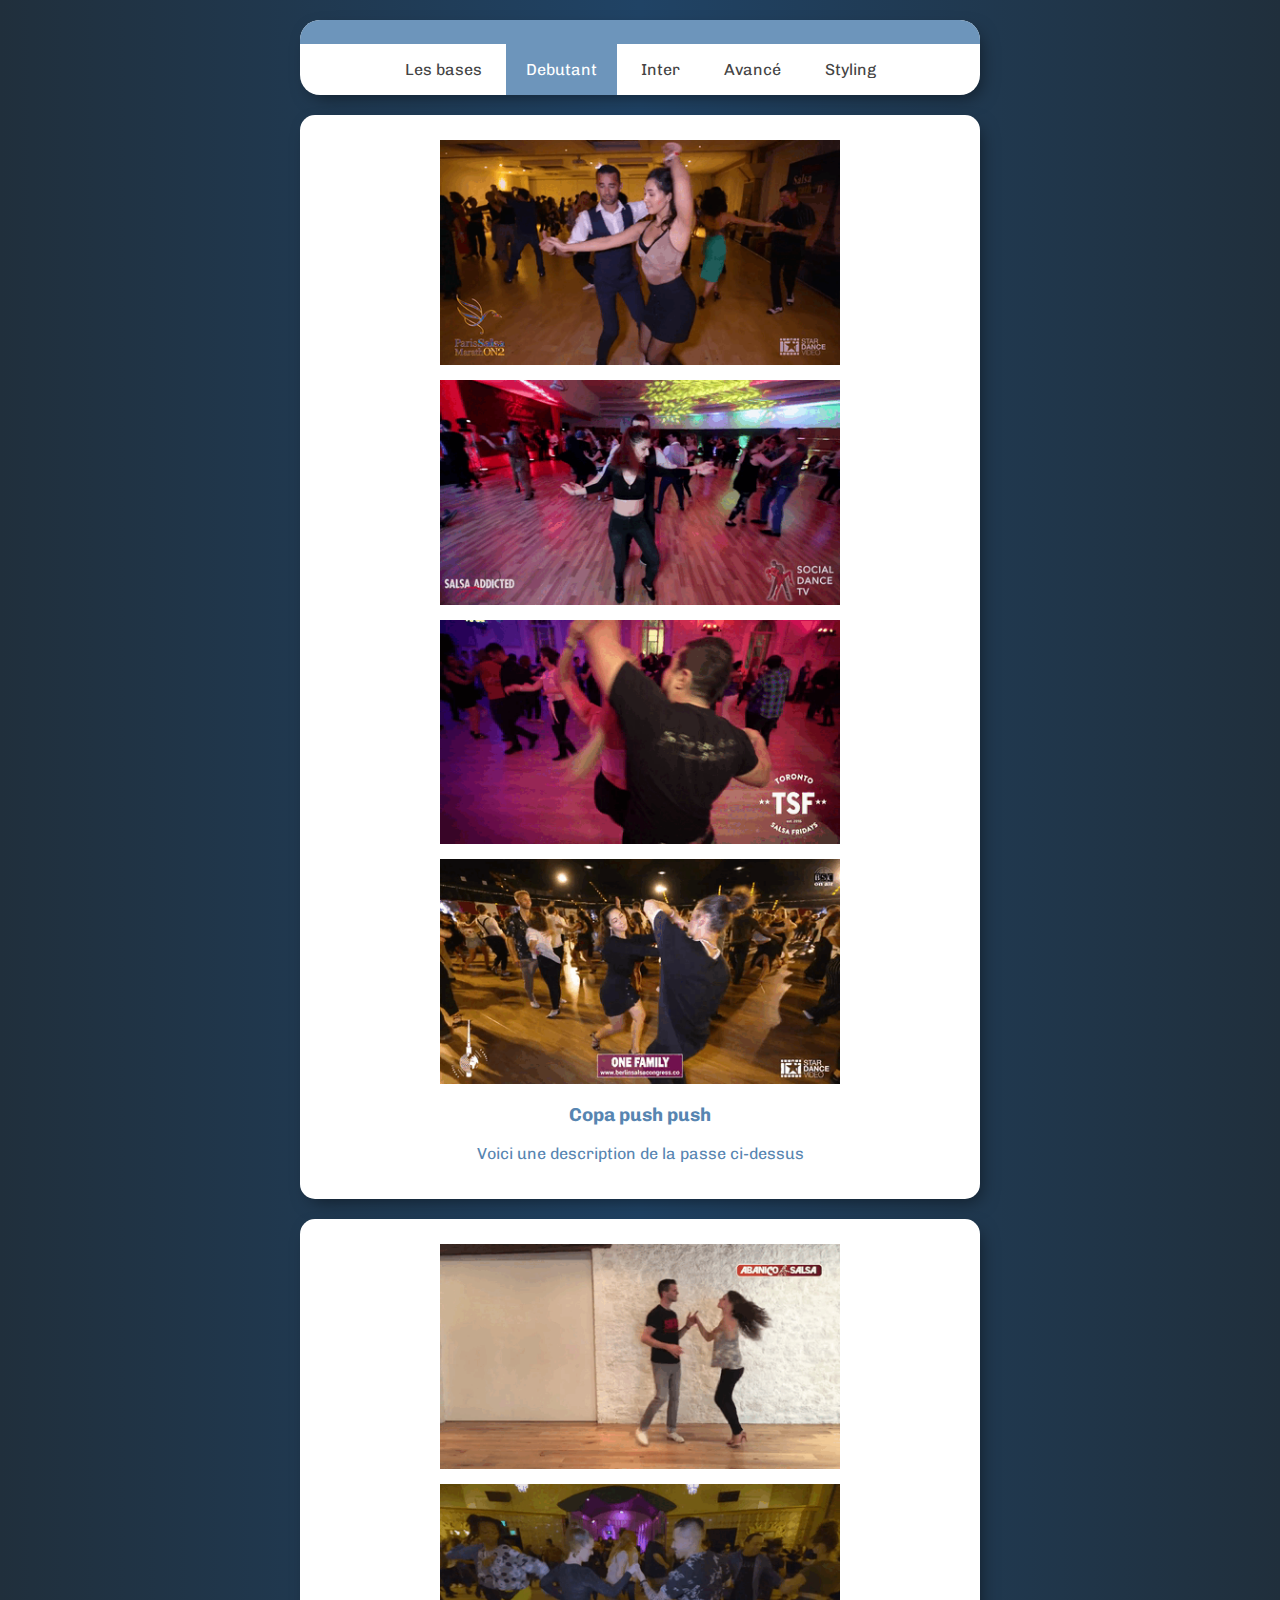
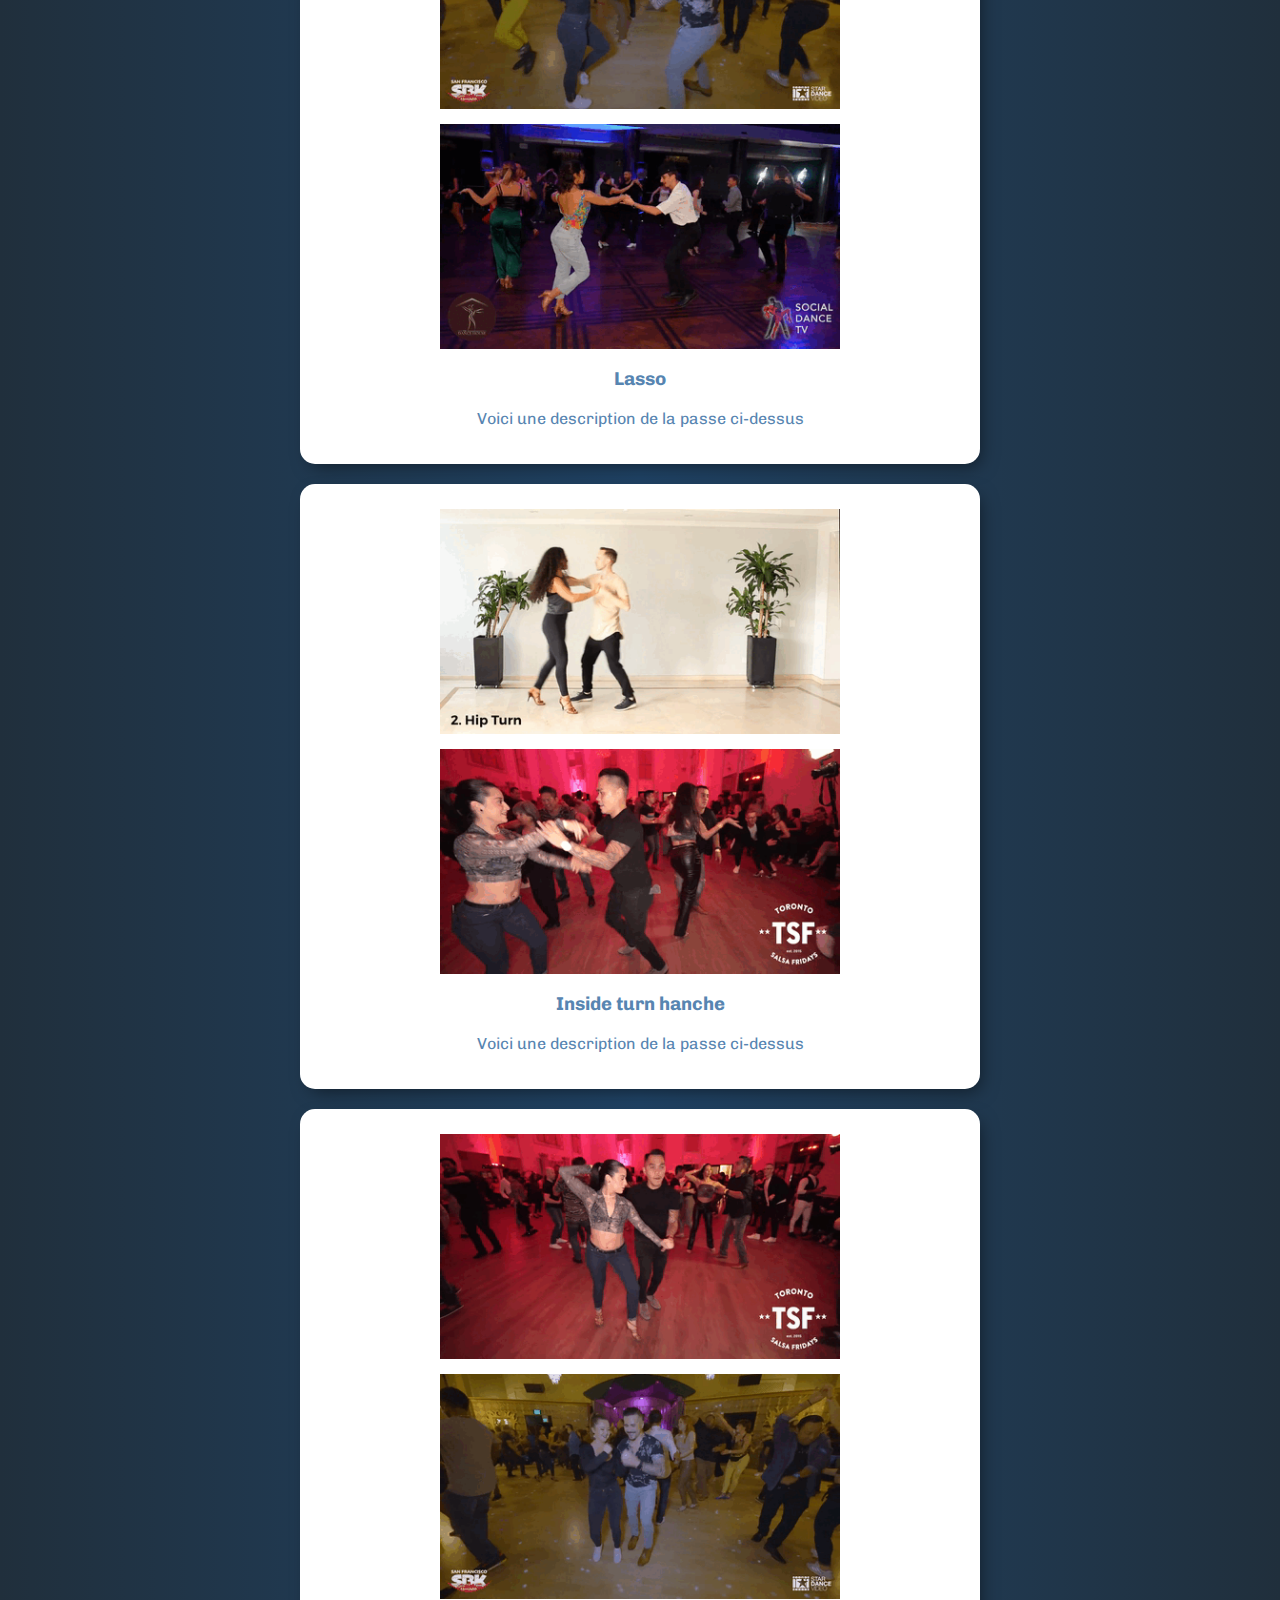
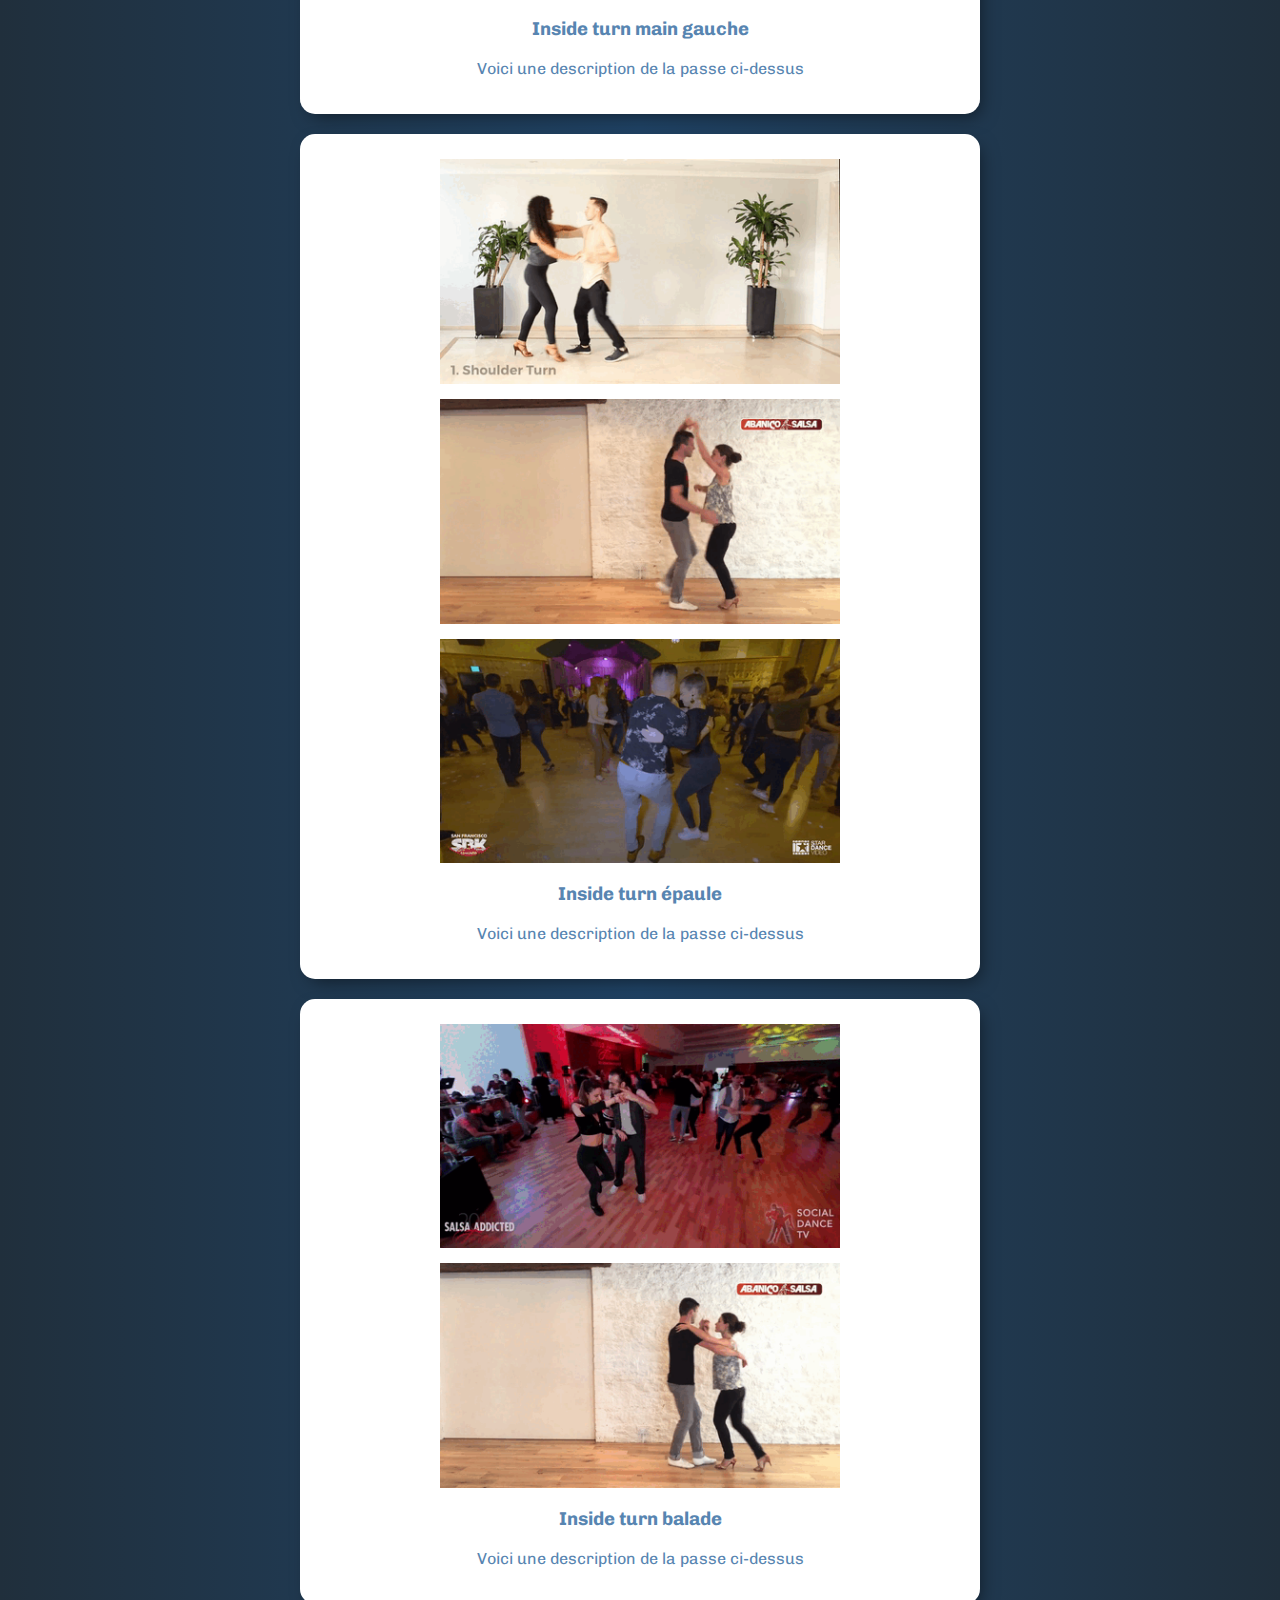
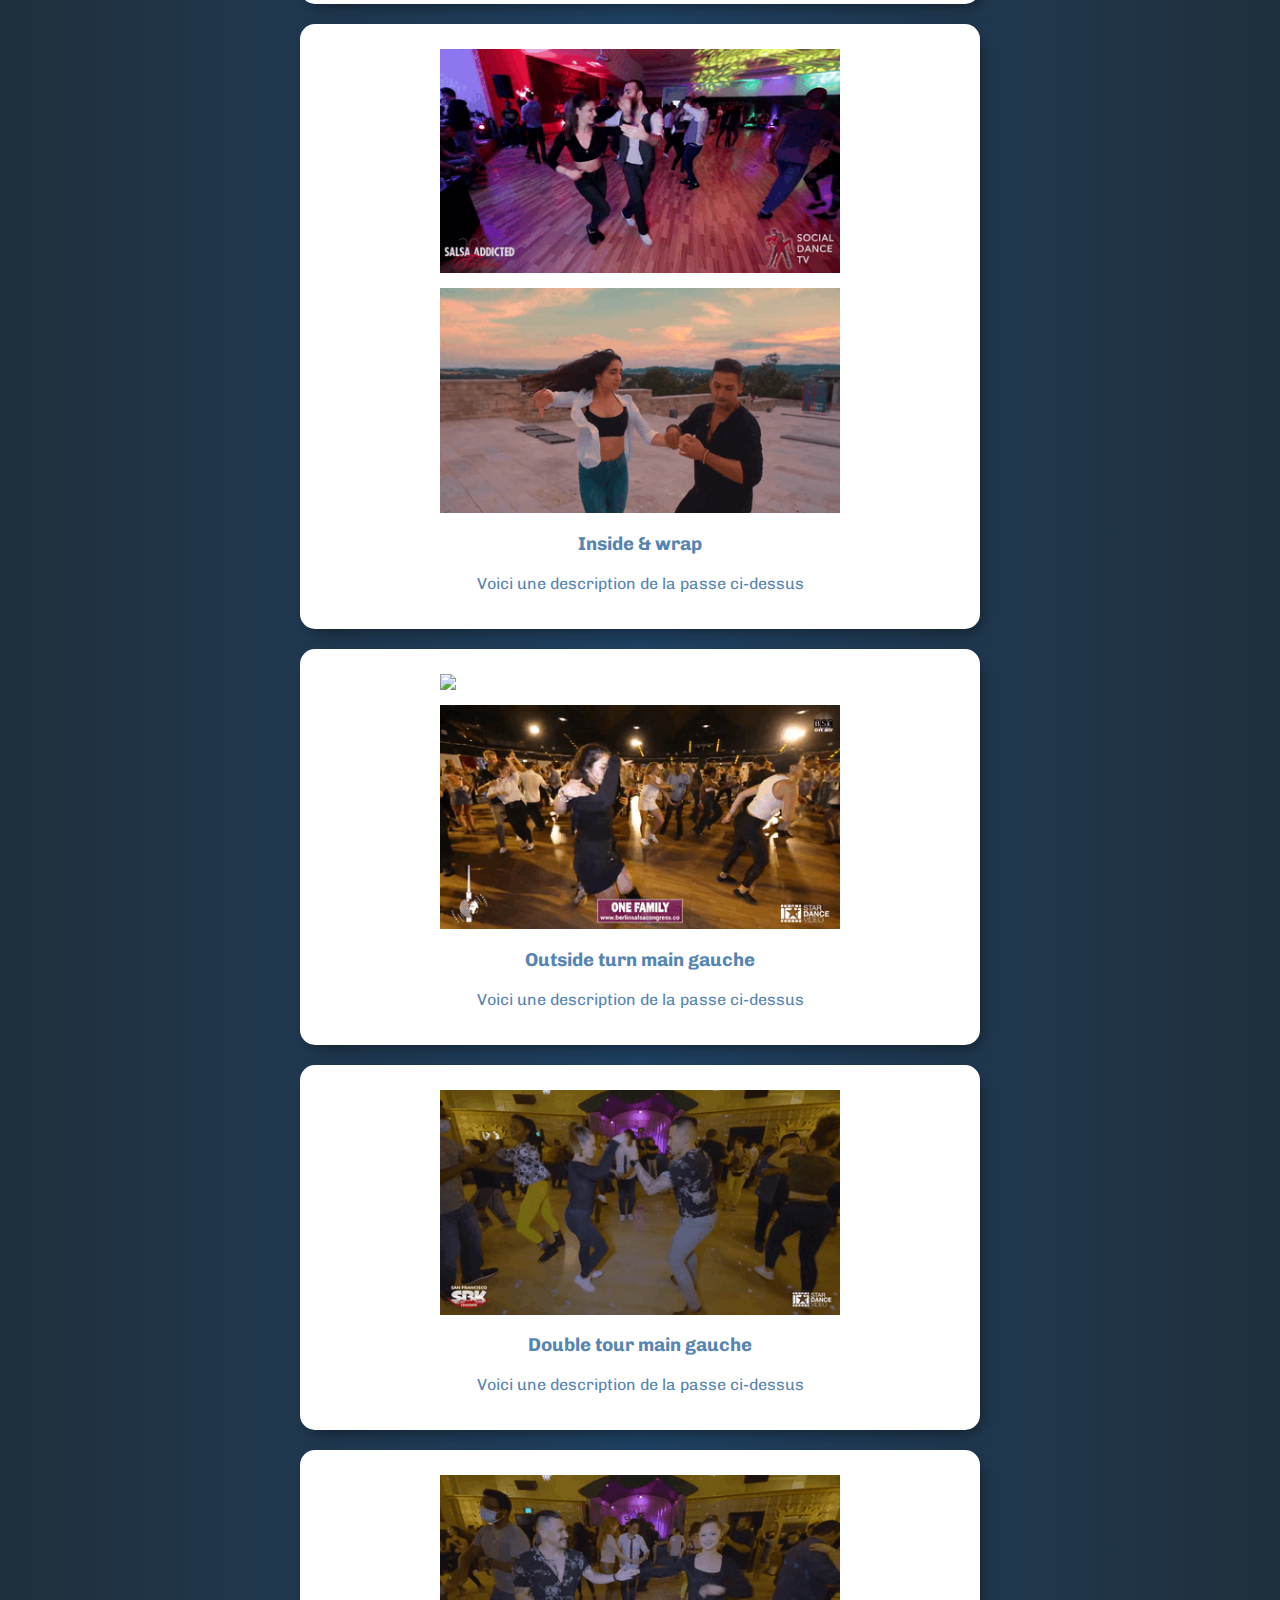
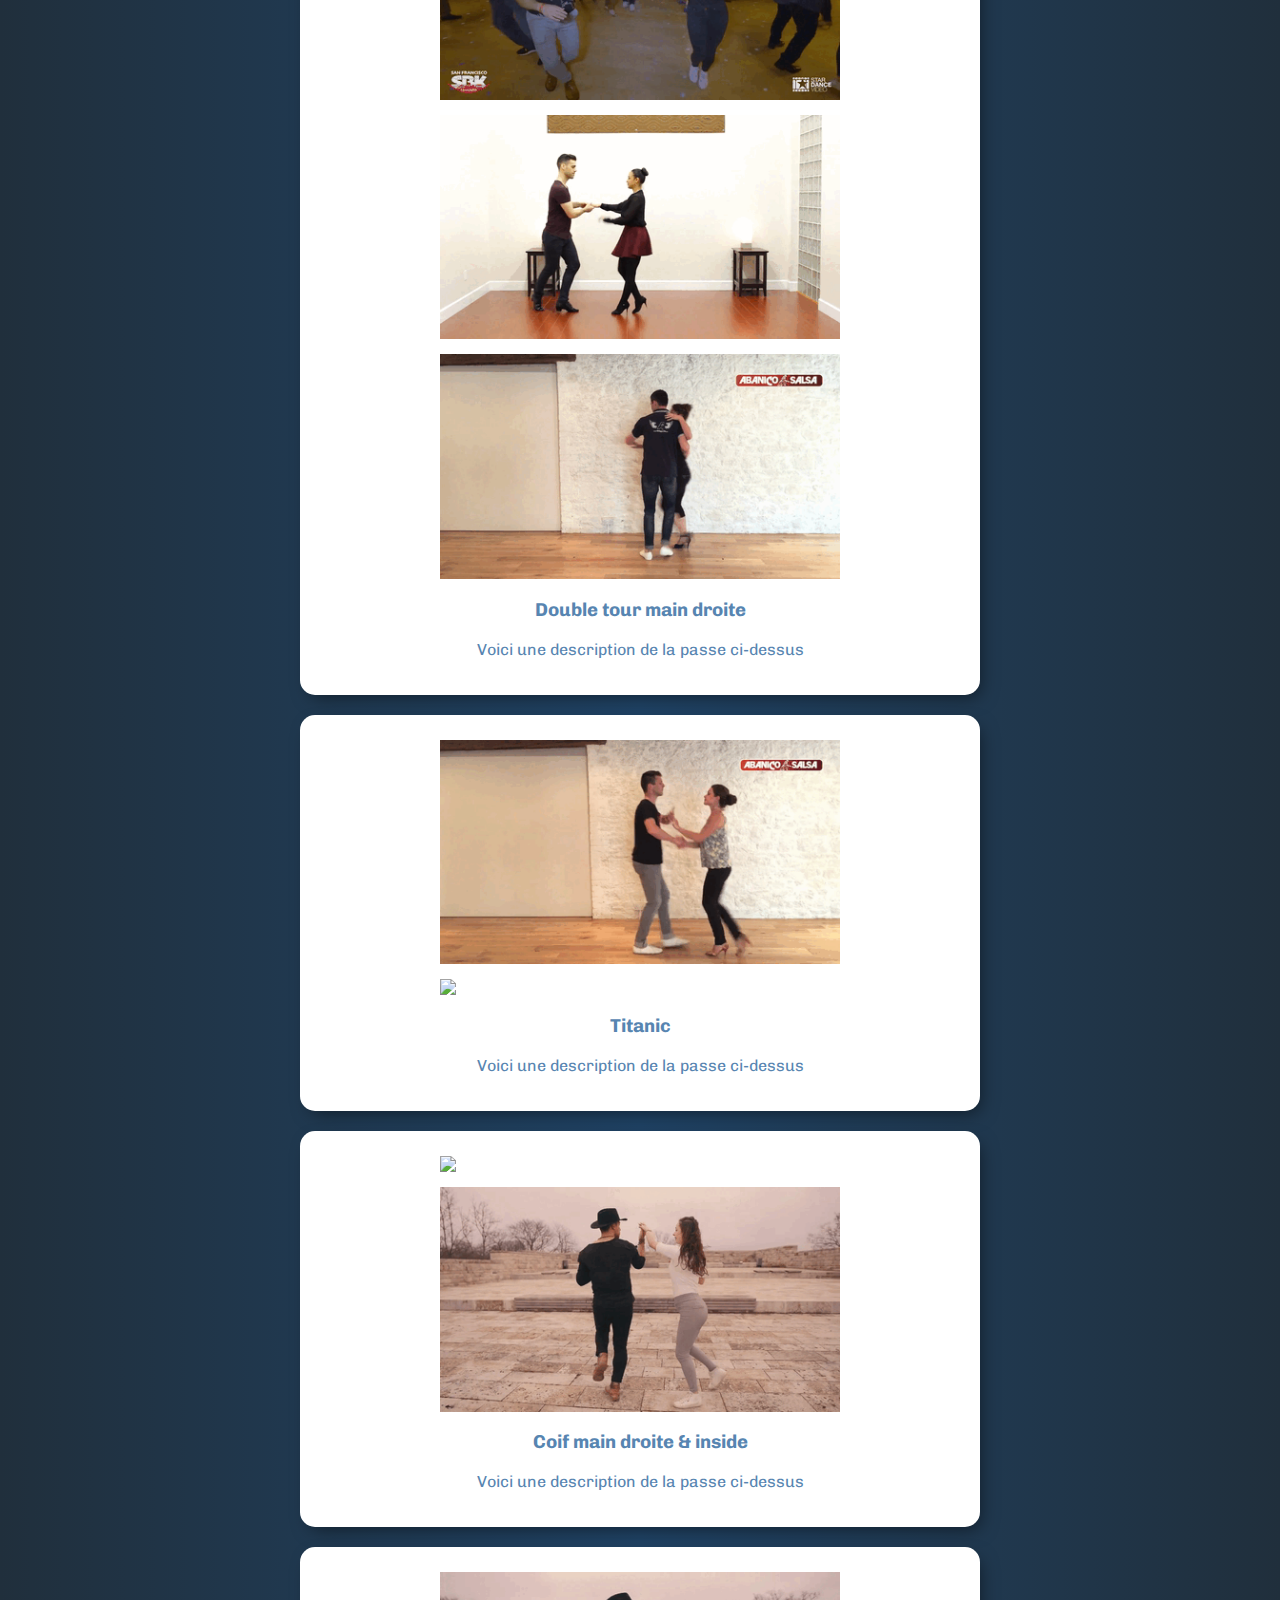
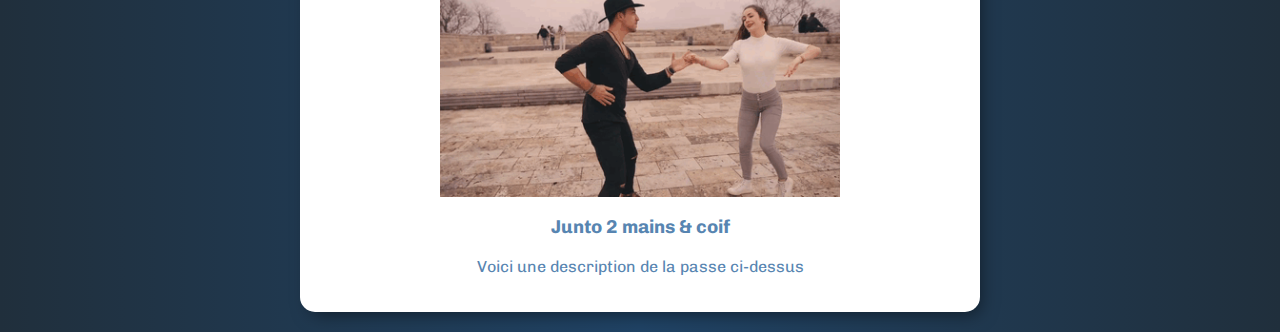
==== commit 2f4df1d3: "update" ====
--- a/debutant.html
+++ b/debutant.html
@@ -13,6 +13,7 @@
             <div class="navigation active"><a href="debutant.html">Debutant</a></div>
             <div class="navigation"><a href="inter.html">Inter</a></div>
             <div class="navigation"><a href="">Avancé</a></div>
+            <div class="navigation"><a href="styling.html">Styling</a></div>
         </div>
 
         <div class="mouv-container">
--- a/styles.css
+++ b/styles.css
@@ -32,6 +32,19 @@
 
 .inter .mouv-container {
     color: #8b4e8c;
+}
+
+.styling {
+    background-color: #4b274c;
+    background: linear-gradient(90deg, #20222f 0%, #615a48 50%, #20222f 100%); 
+}
+
+.styling .nav-top, .styling .navigation:hover, .styling .navigation.active {
+    background-color: #aa9c76;
+}
+
+.styling .mouv-container {
+    color: #aa9c76;
 }
 
 a {
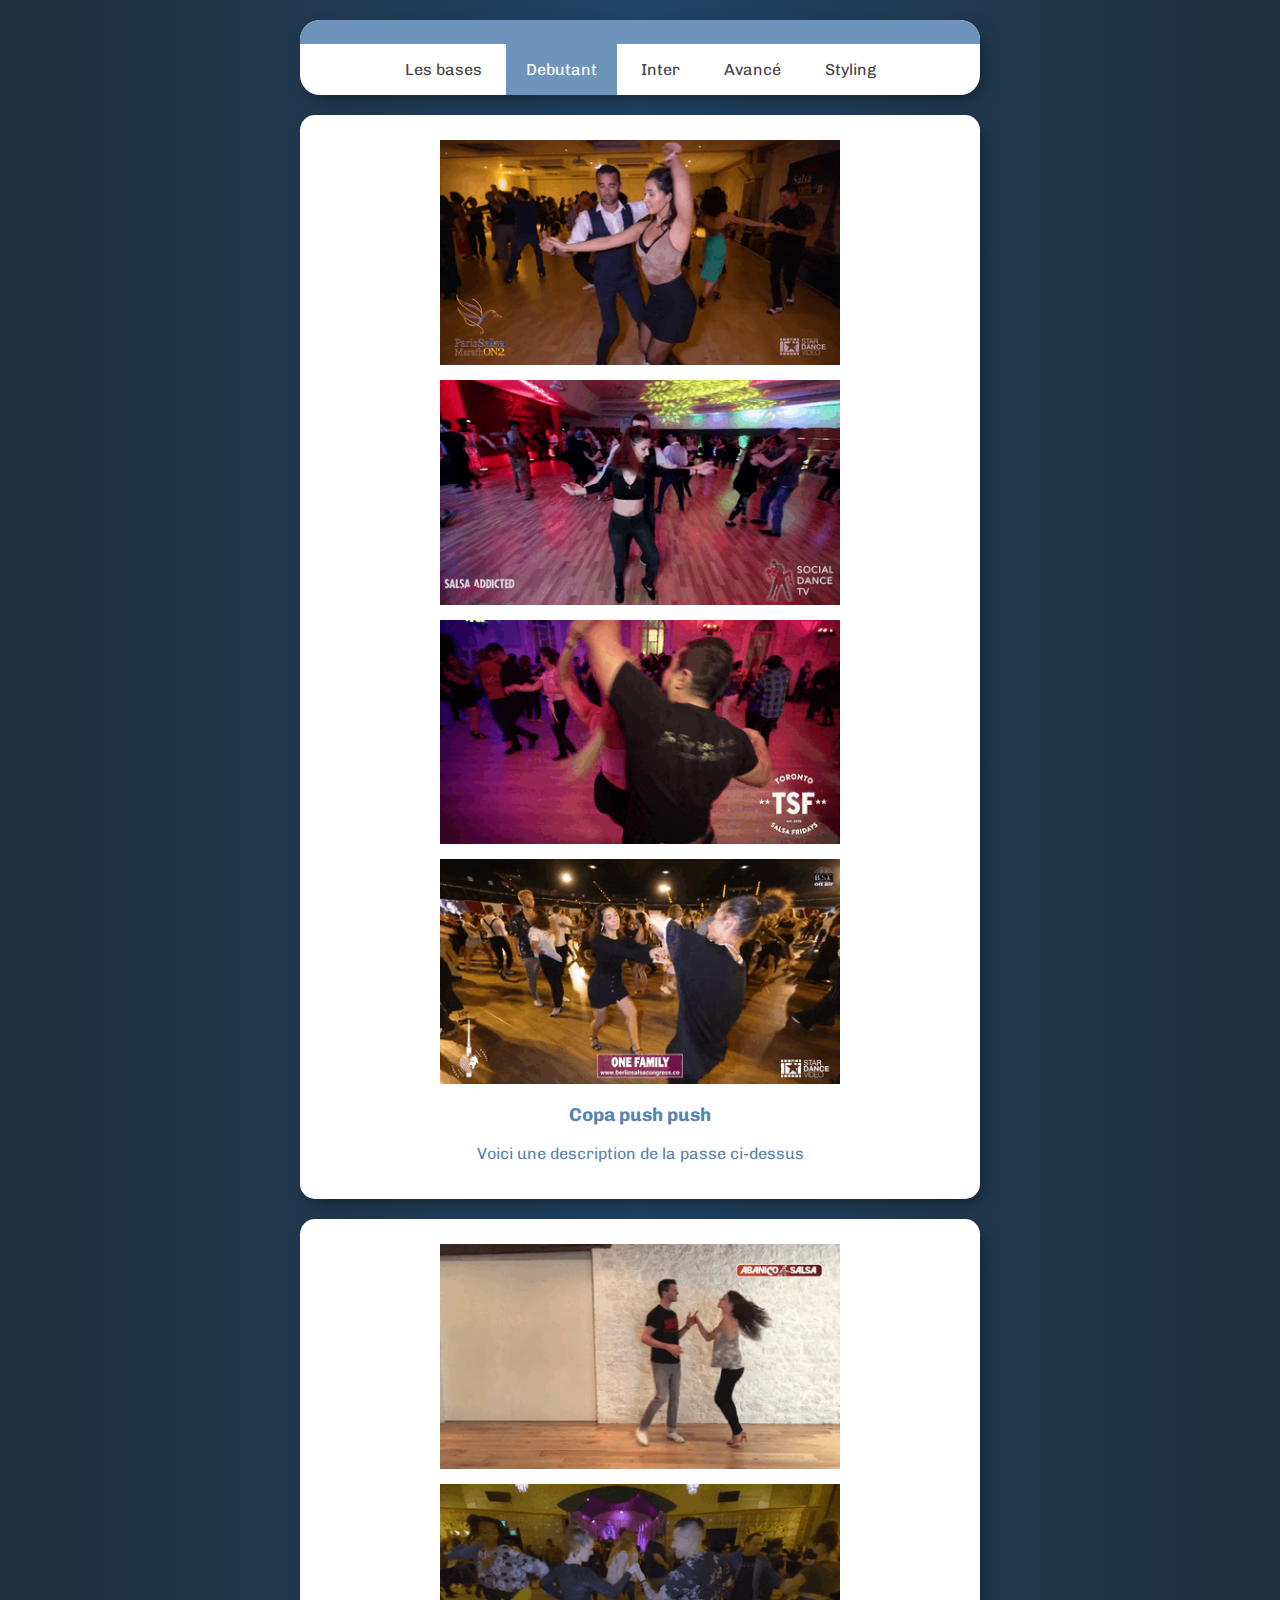
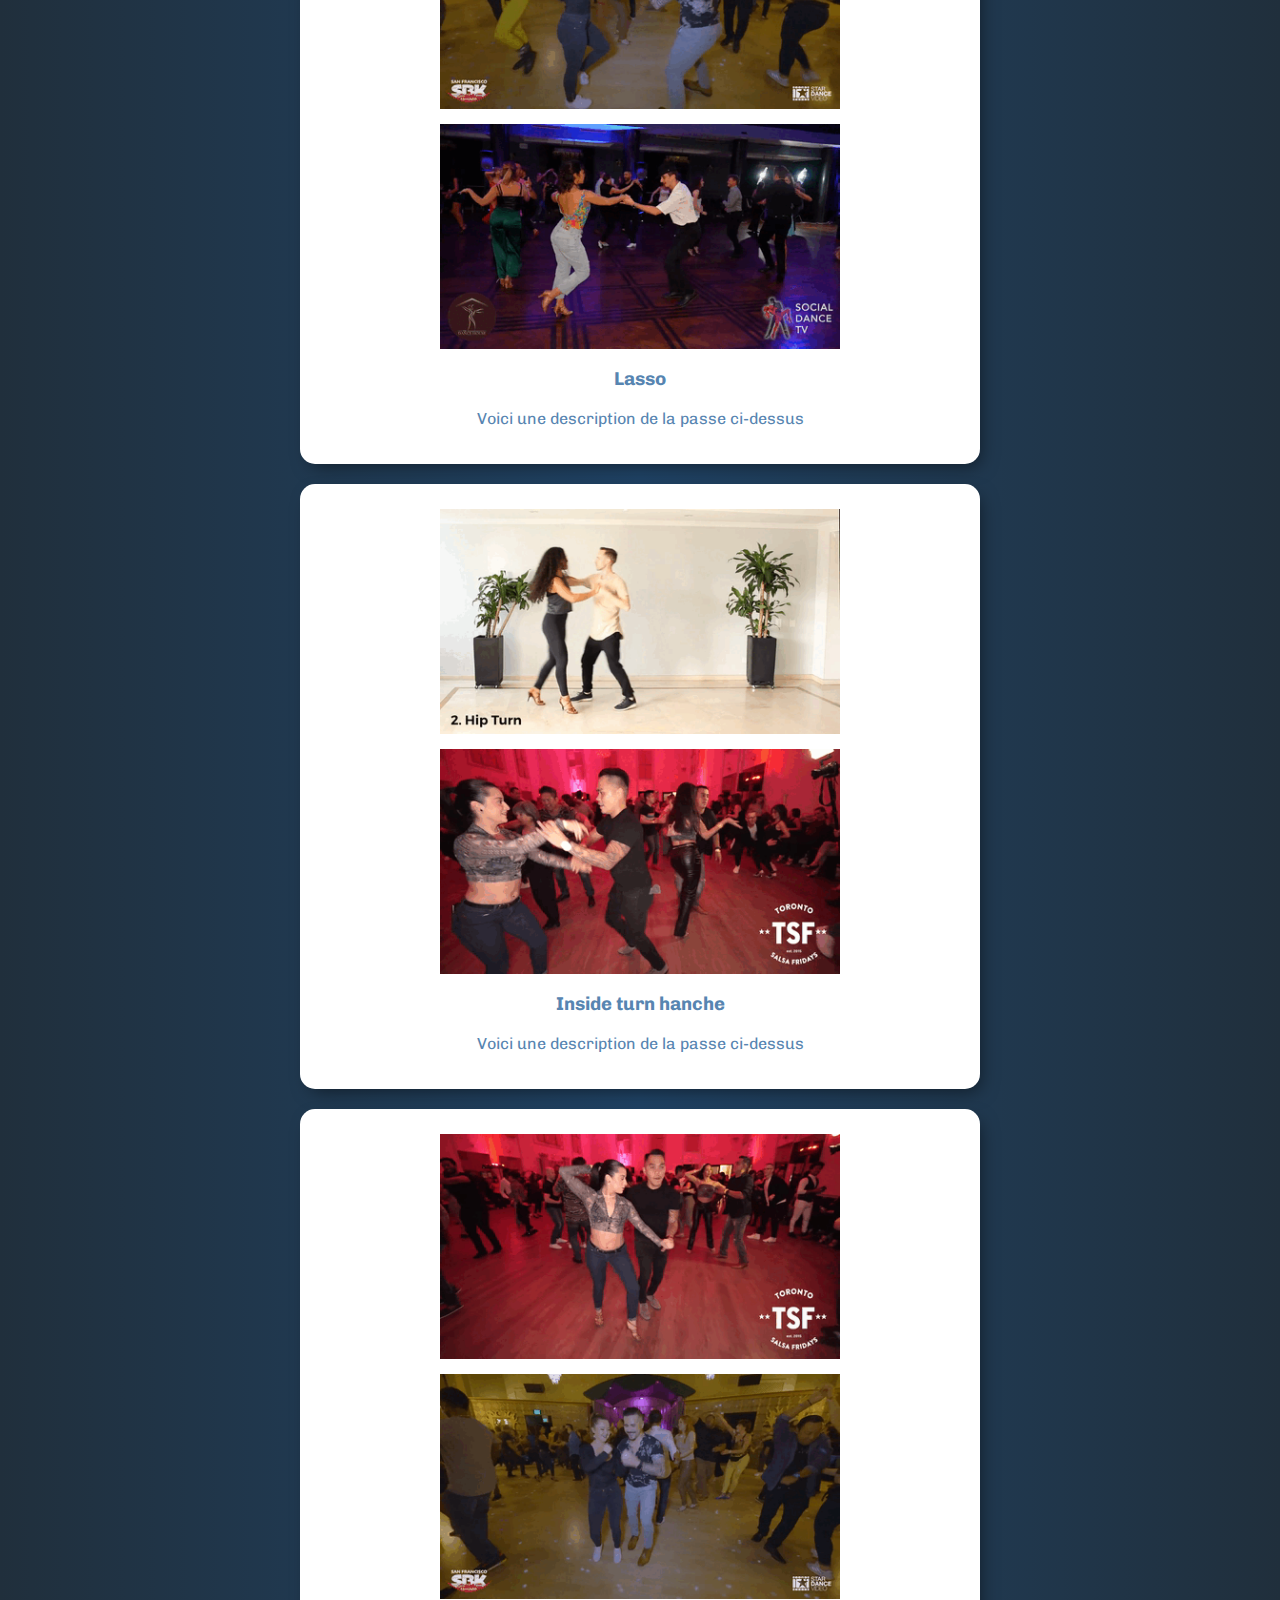
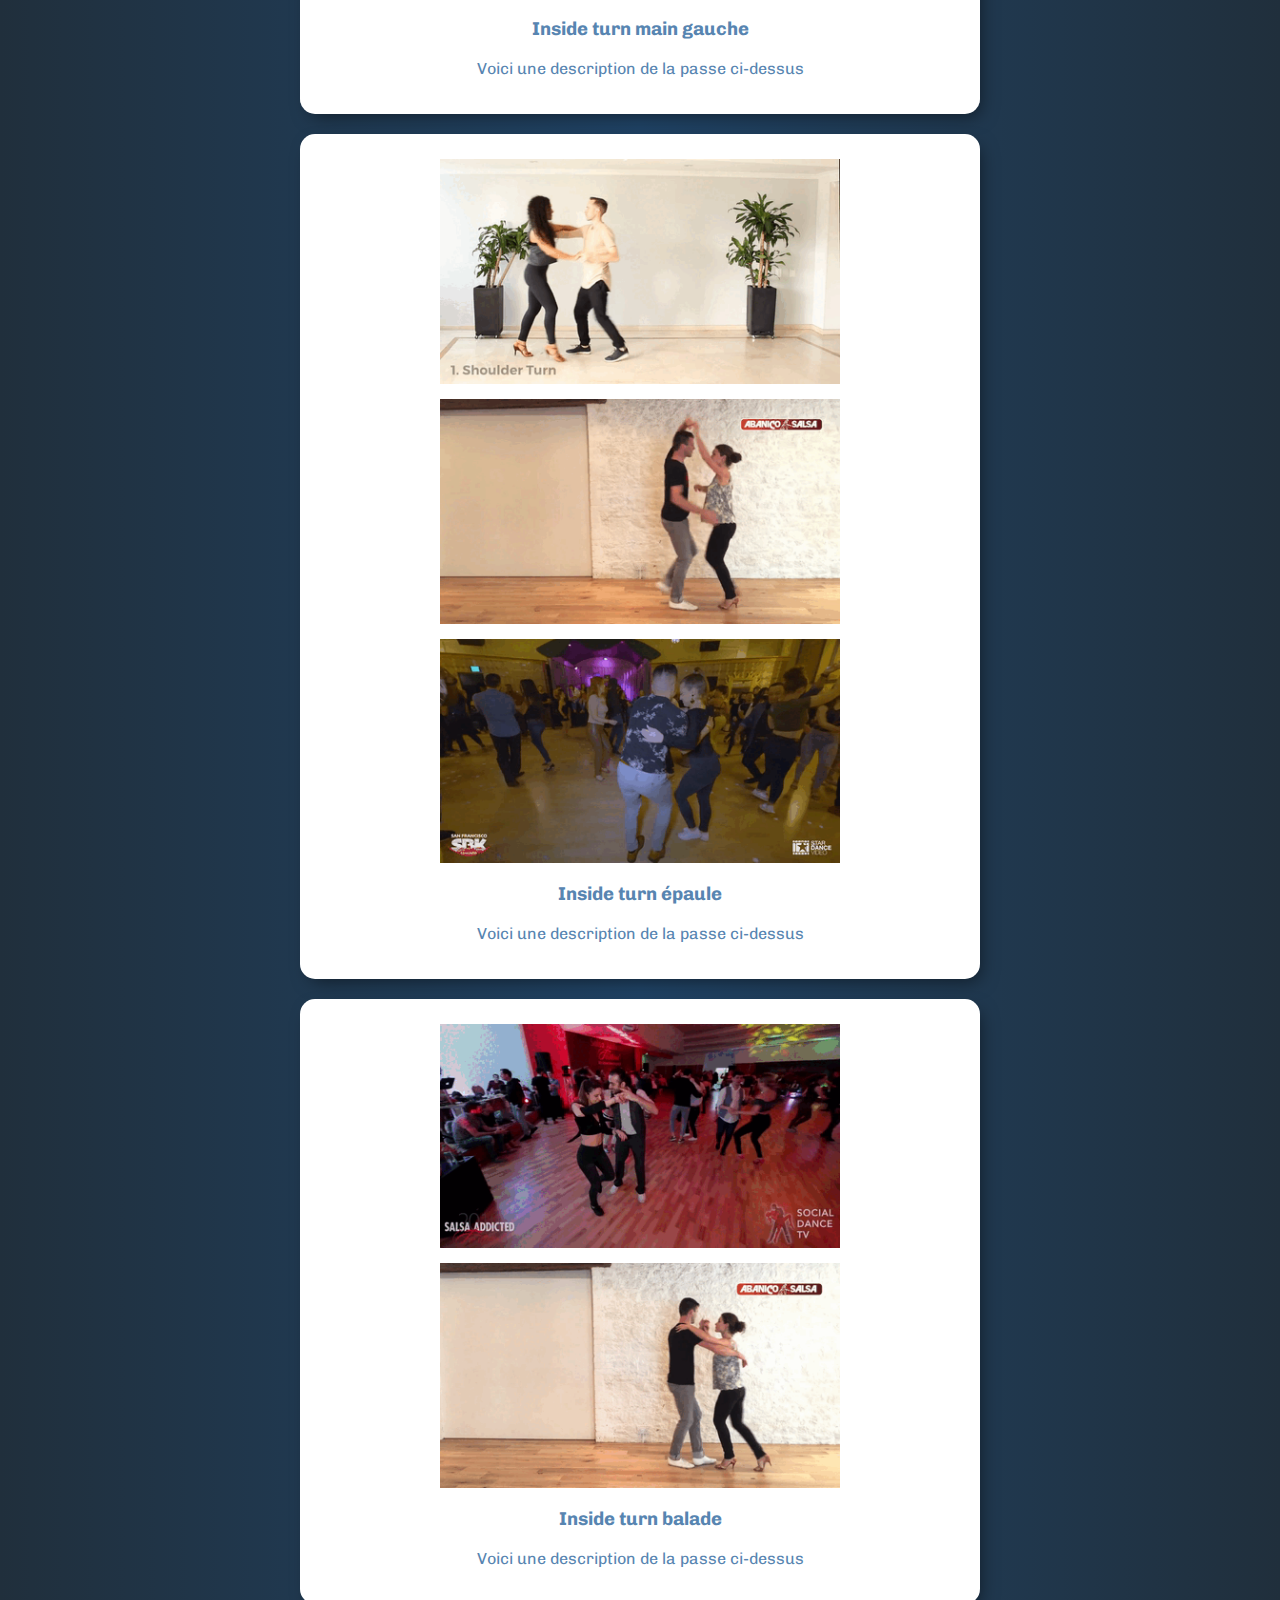
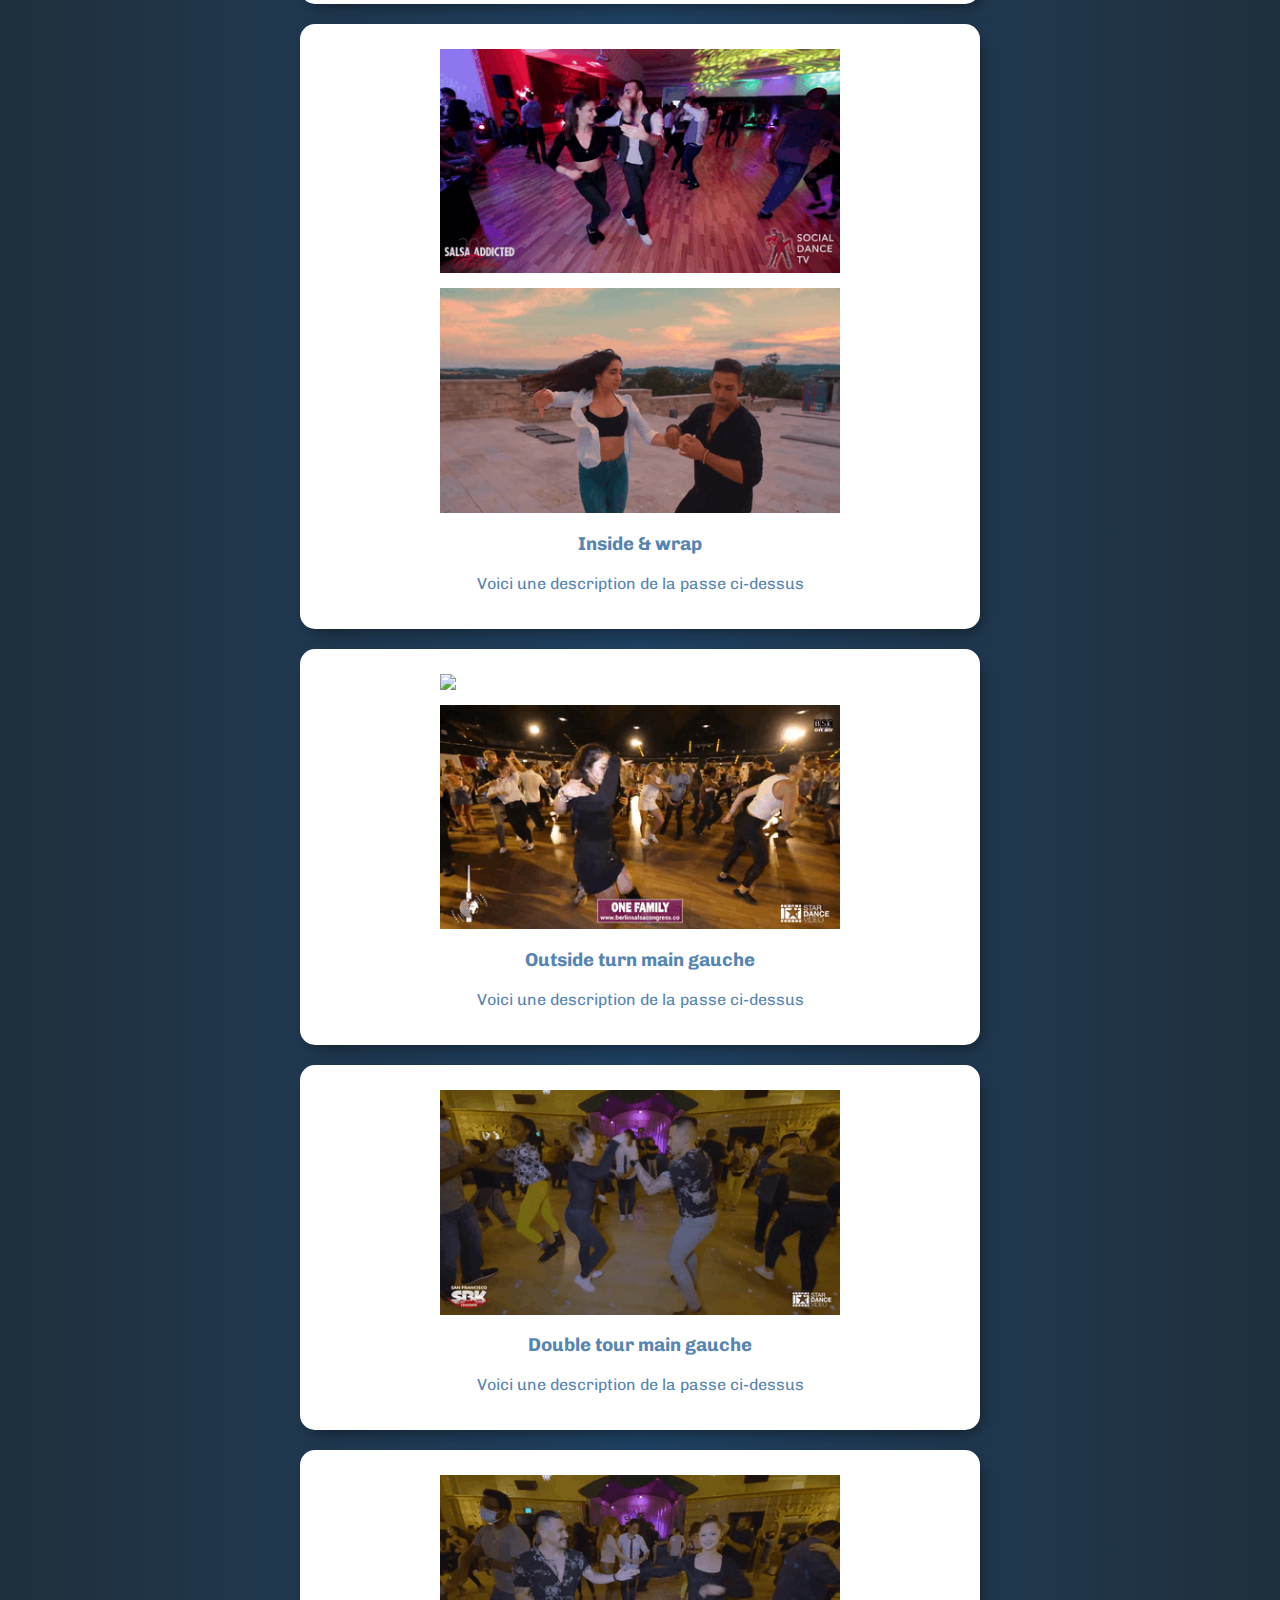
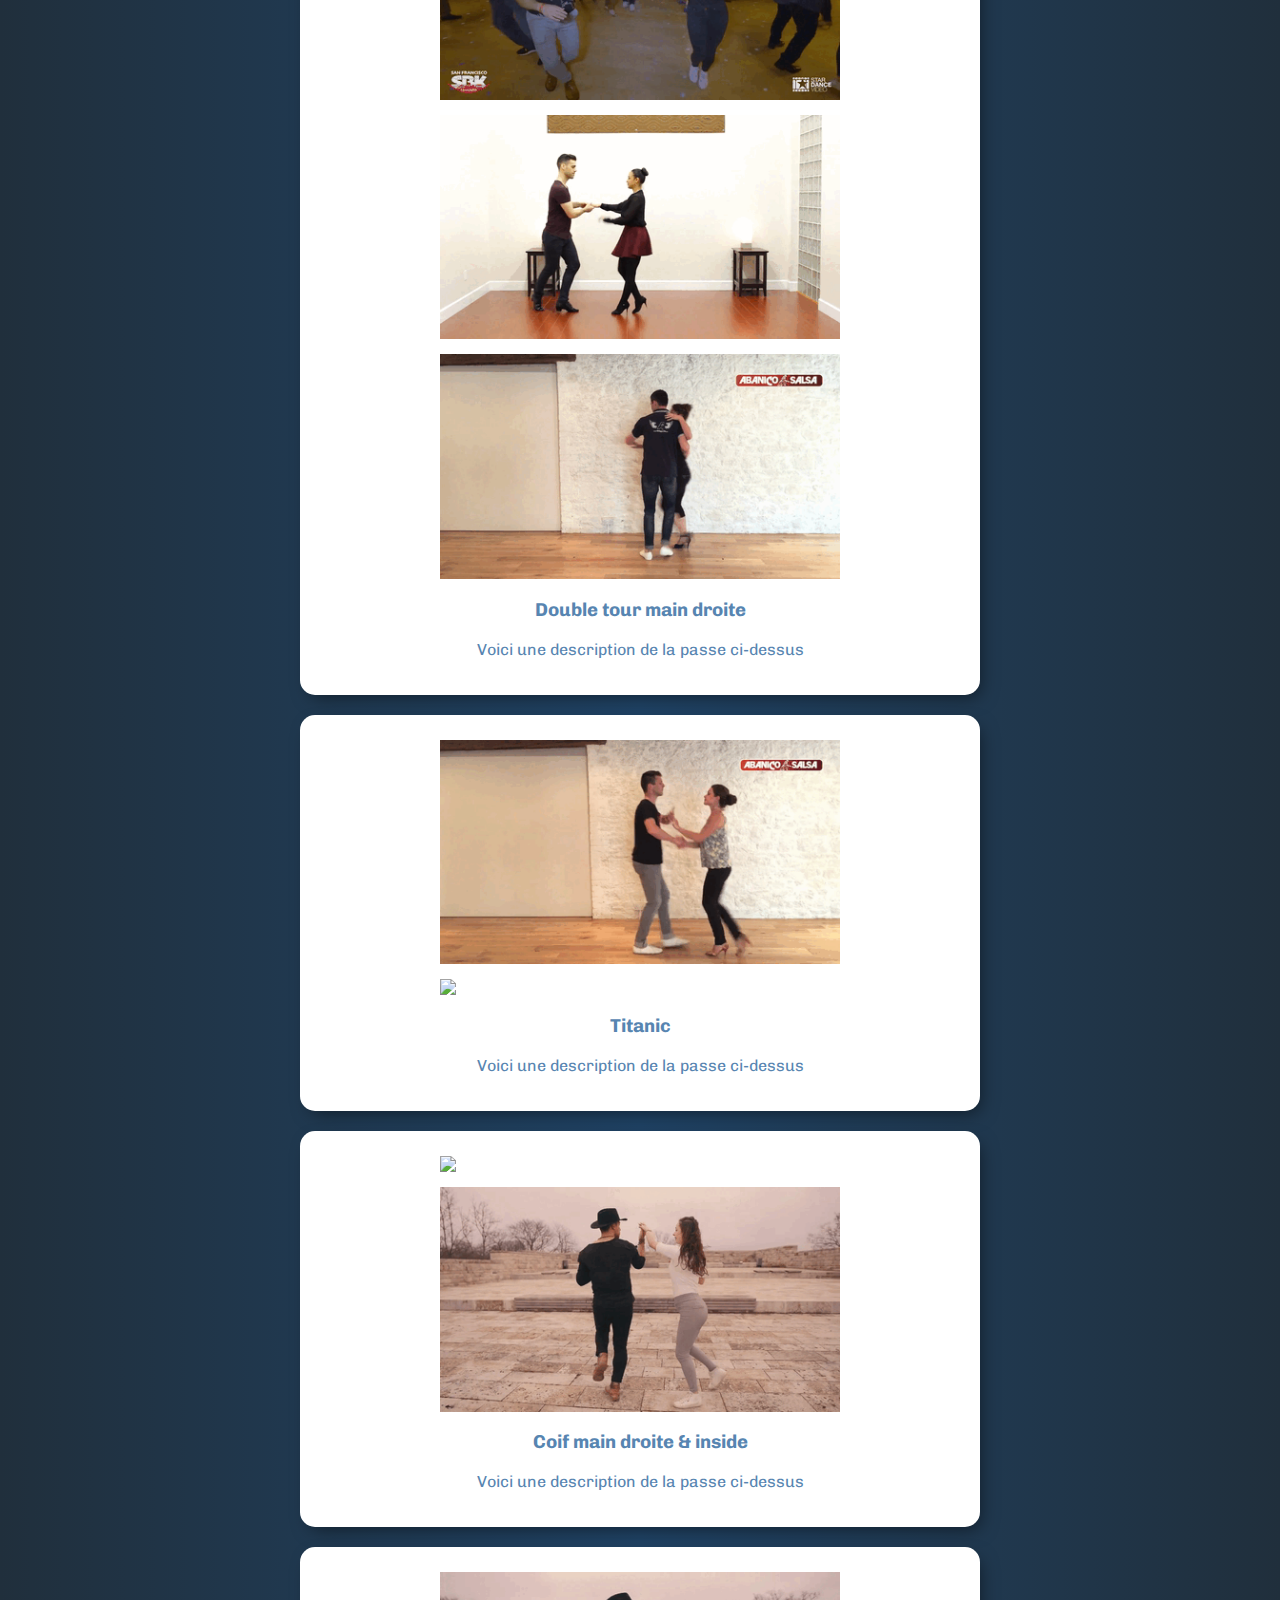
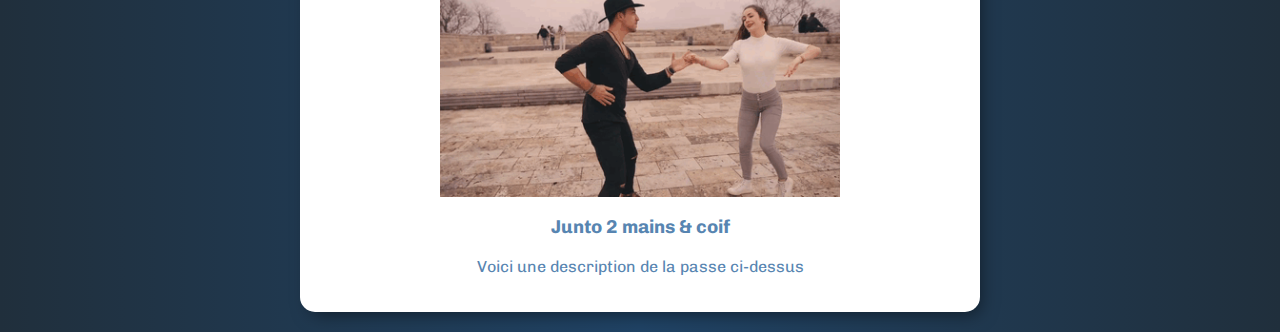
==== commit 3771efc6: "update" ====
--- a/debutant.html
+++ b/debutant.html
@@ -2,6 +2,10 @@
 <html lang="fr">
 <head>
     <meta charset="utf-8">
+    <meta property="og:image" content="https://valouleloup.github.io/SalsaOn2/img/icone3.png">
+    <meta property="og:image:type" content="image/png">
+    <meta property="og:image:width" content="512">
+    <meta property="og:image:height" content="512">
     <title>SalsaOn2 - Débutant</title>
     <link href="styles.css" rel="stylesheet" type="text/css">
 </head>
